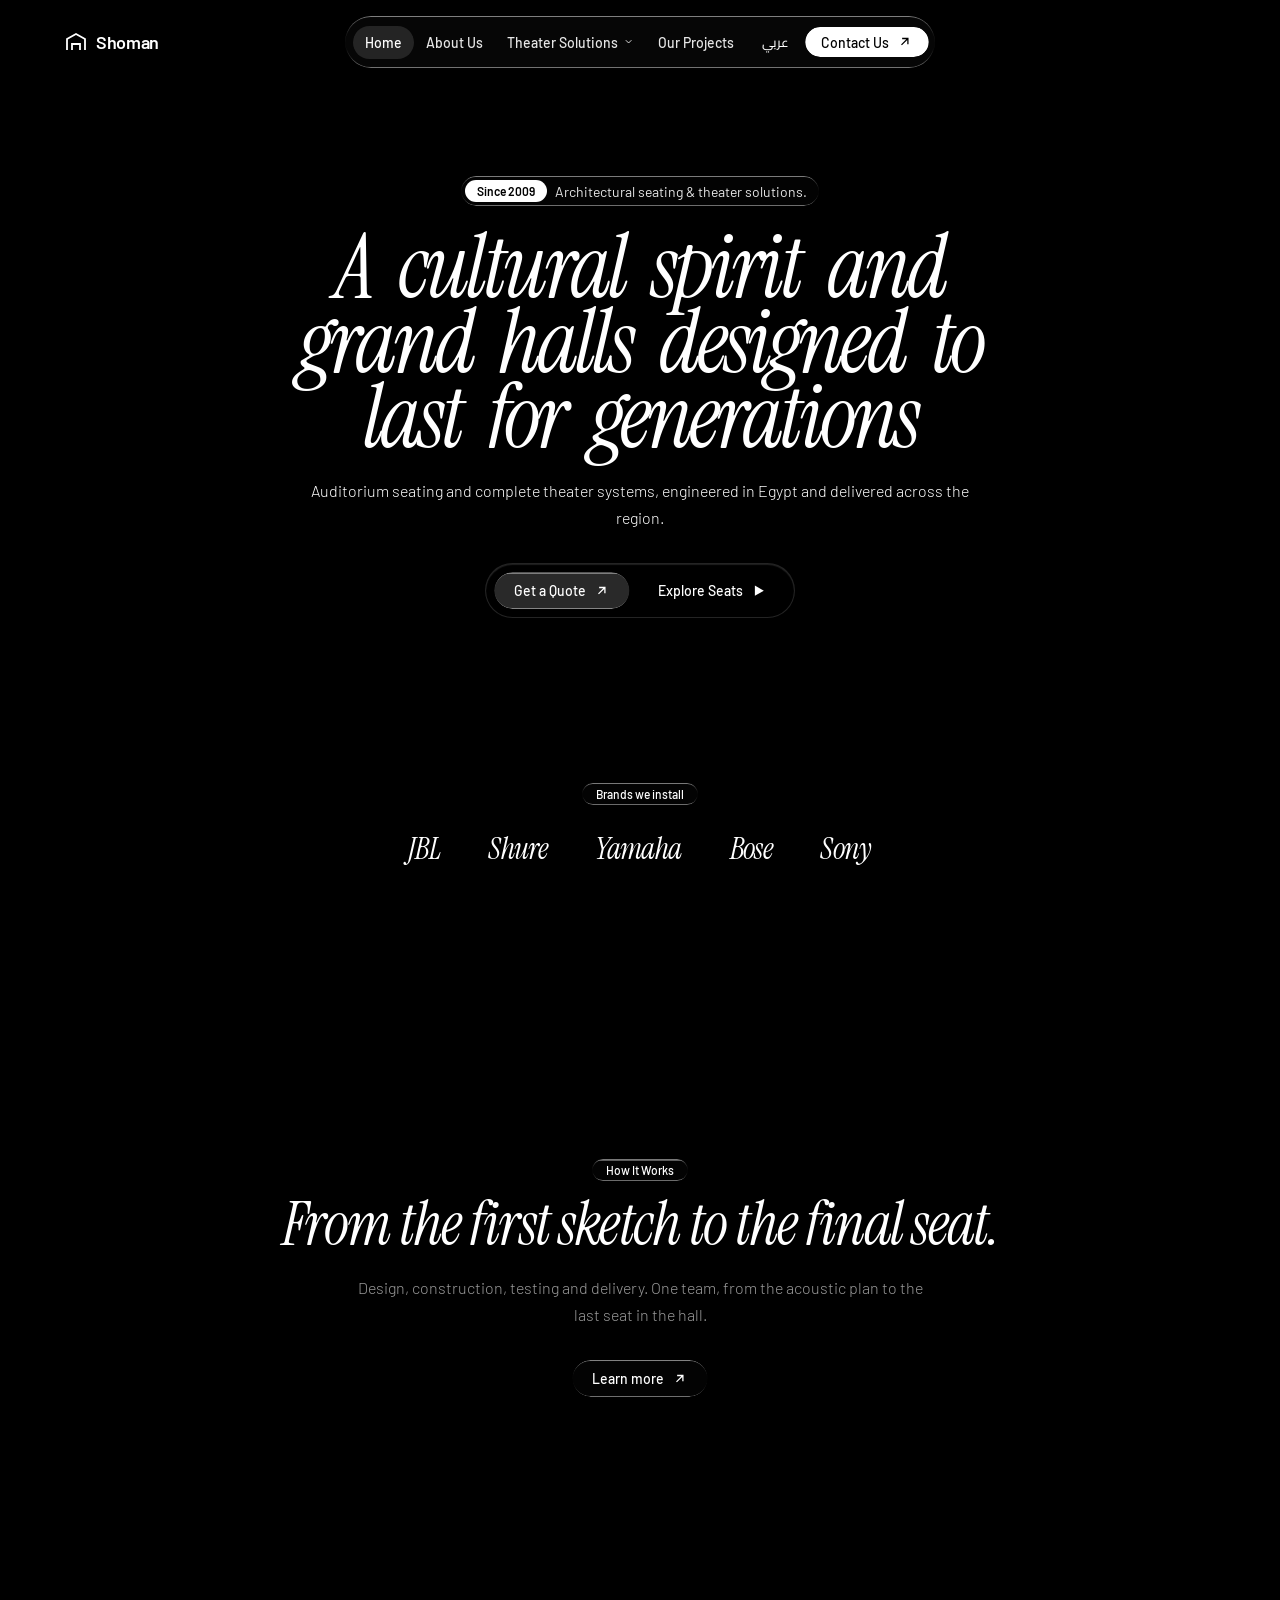
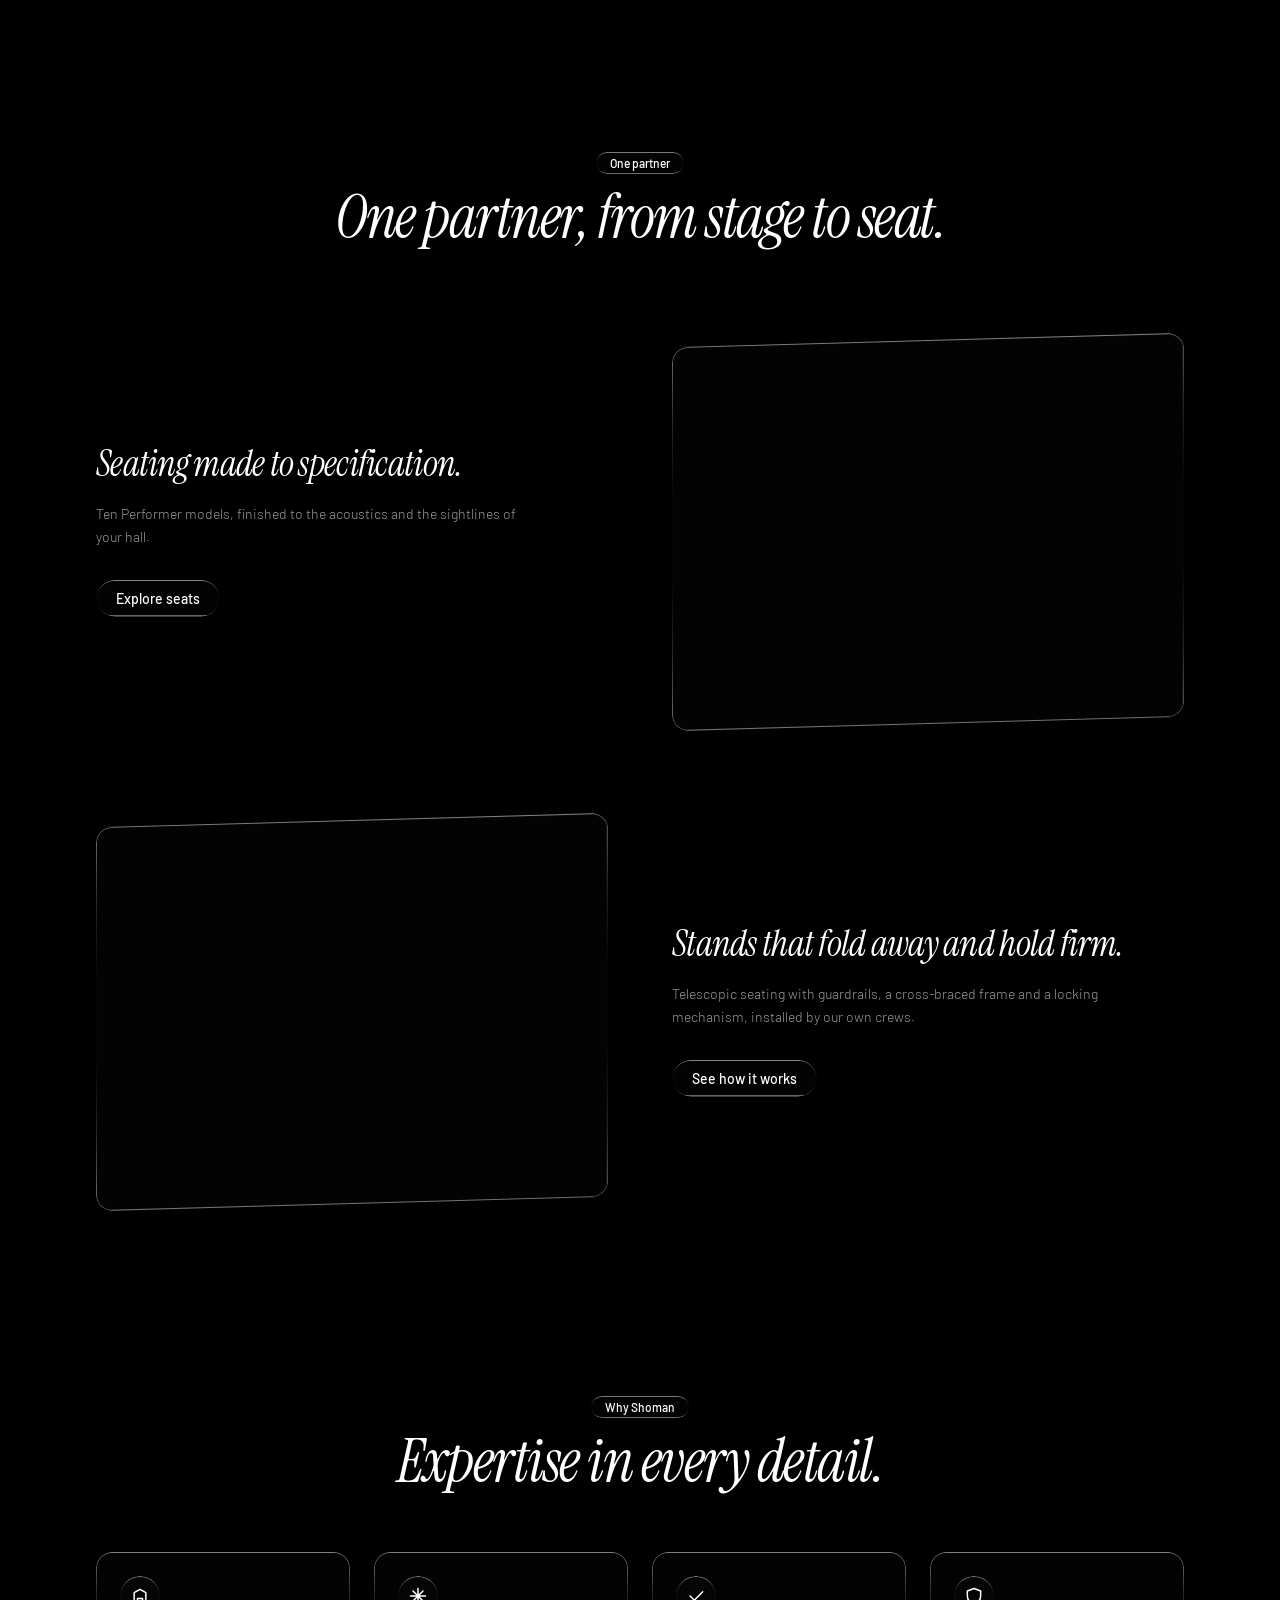
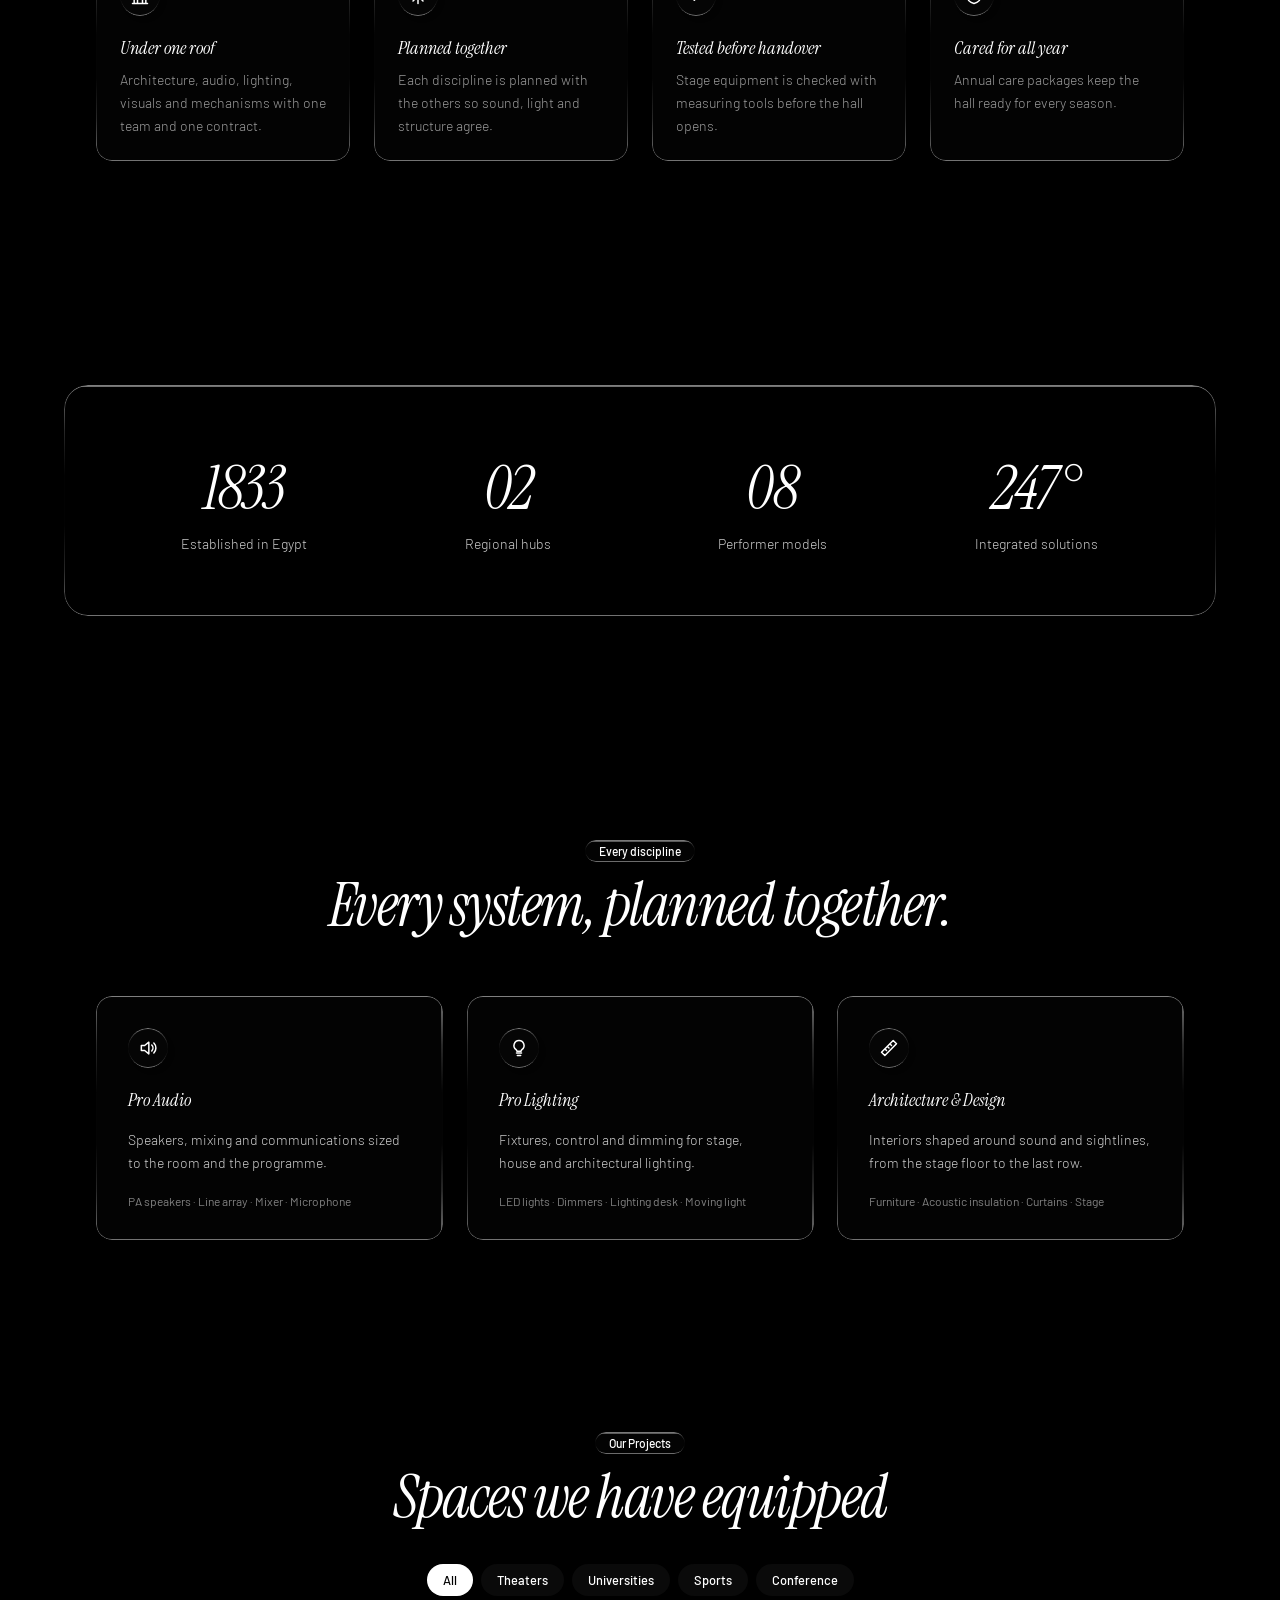
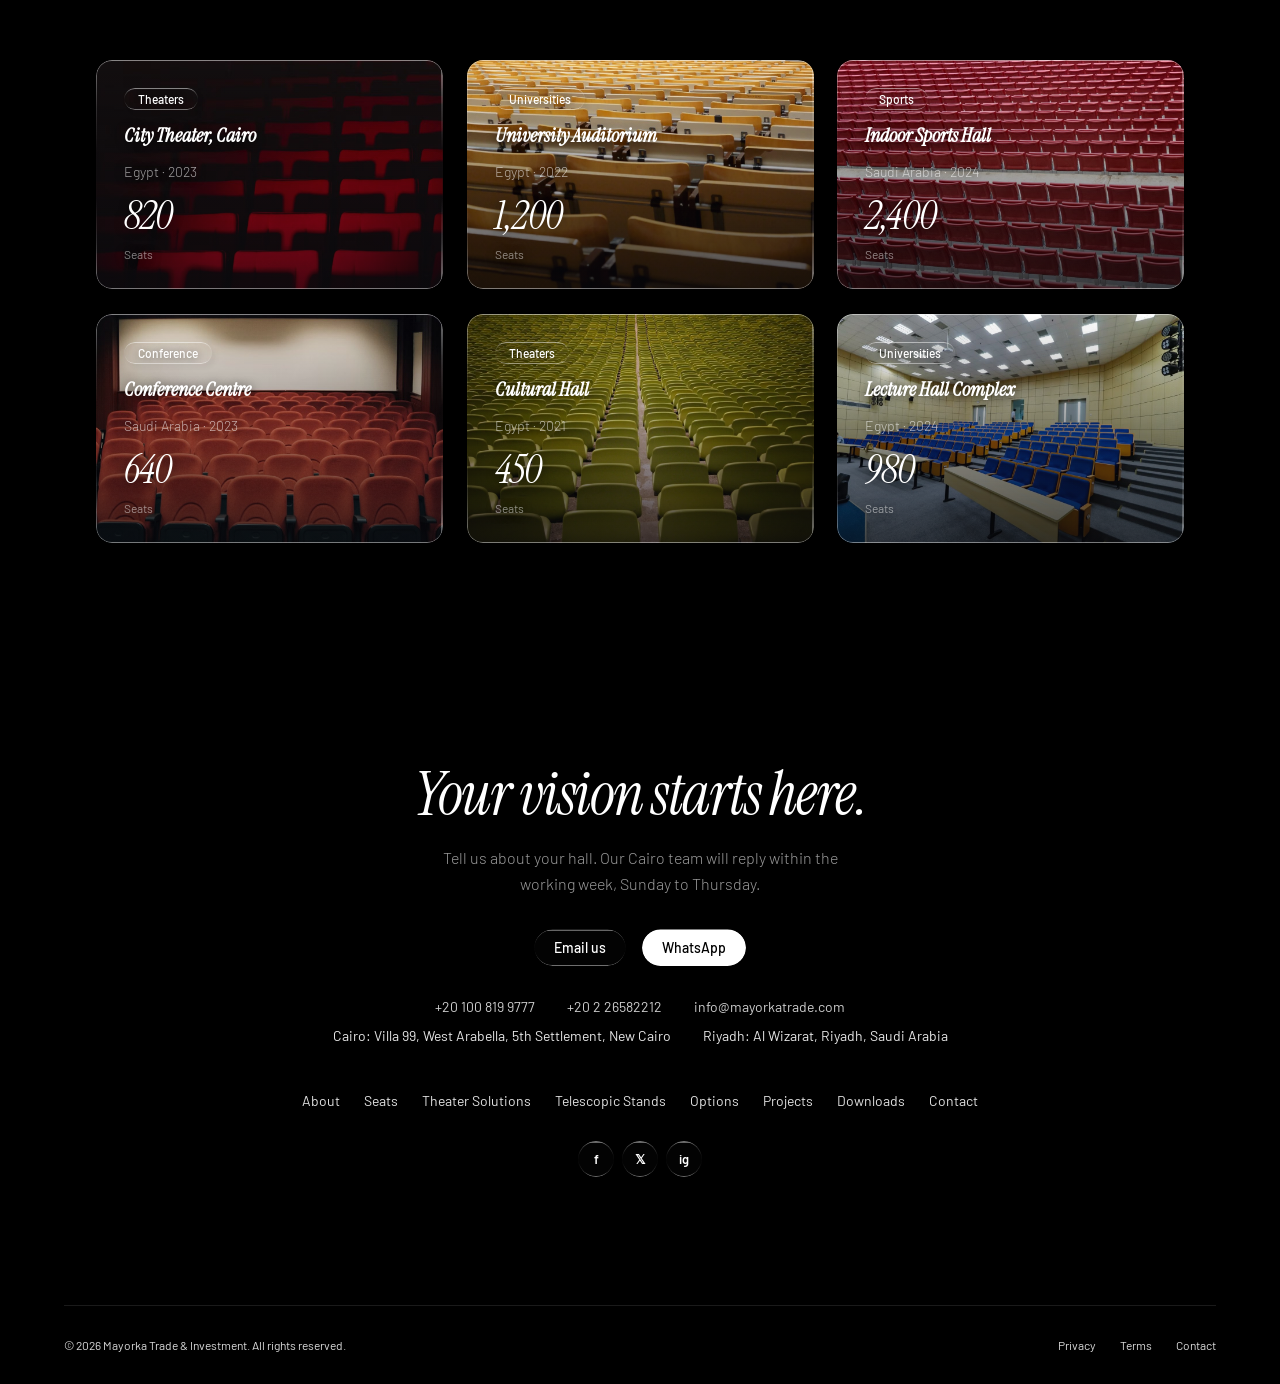
==== index.html @ d0b799e7 "Upload website" ====
<!doctype html>
<html lang="en" dir="ltr">
<head>
<meta charset="utf-8">
<meta name="viewport" content="width=device-width,initial-scale=1,viewport-fit=cover">
<script src="theme.js"></script>
<title>Shoman | Mayorka Trade & Investment</title>
<link rel="preconnect" href="https://fonts.googleapis.com">
<link rel="preconnect" href="https://fonts.gstatic.com" crossorigin>
<link rel="stylesheet" href="https://fonts.googleapis.com/css2?family=Barlow:wght@300;400;500;600&family=Instrument+Serif:ital@0;1&family=Cairo:wght@300;400;500;600;700&display=swap">
<style>
:root{--bg:#000;--fg:#fff;--muted:rgba(255,255,255,.6);--serif:'Instrument Serif','Cairo',serif;--sans:'Barlow','Cairo',ui-sans-serif,sans-serif}
*{box-sizing:border-box;margin:0;padding:0}
html{scroll-behavior:smooth}
body{background:var(--bg);color:var(--fg);font-family:var(--sans);-webkit-font-smoothing:antialiased;min-height:100svh;overflow-x:hidden}
a{color:inherit;text-decoration:none}ul{list-style:none}
::selection{background:rgba(255,255,255,.25);color:#000}
:focus-visible{outline:3px solid rgba(255,255,255,.5);outline-offset:2px}
.serif{font-family:var(--serif);font-style:italic}
[dir=rtl] .serif{font-style:normal;font-weight:600}
/* liquid glass (identical to Prism) */
.lg,.lgs{background:rgba(255,255,255,.01);background-blend-mode:luminosity;backdrop-filter:blur(4px);-webkit-backdrop-filter:blur(4px);box-shadow:inset 0 1px 1px rgba(255,255,255,.1);position:relative;overflow:hidden}
.lgs{backdrop-filter:blur(50px);-webkit-backdrop-filter:blur(50px);box-shadow:4px 4px 4px rgba(0,0,0,.05),inset 0 1px 1px rgba(255,255,255,.15)}
.lg::before,.lgs::before{content:'';position:absolute;inset:0;border-radius:inherit;padding:1.4px;background:linear-gradient(180deg,rgba(255,255,255,.45),rgba(255,255,255,.15) 20%,rgba(255,255,255,0) 40%,rgba(255,255,255,0) 60%,rgba(255,255,255,.15) 80%,rgba(255,255,255,.45));-webkit-mask:linear-gradient(#fff 0 0) content-box,linear-gradient(#fff 0 0);-webkit-mask-composite:xor;mask-composite:exclude;pointer-events:none}
.rise{animation:rise .6s ease-out both}
.rs{animation:rs .6s ease-out both}
.wr{display:inline-block;animation:wr .7s ease-out both}
@keyframes rise{from{opacity:0;transform:translateY(20px)}to{opacity:1;transform:none}}
@keyframes rs{from{transform:translateY(20px)}to{transform:none}}
@keyframes wr{0%{transform:translateY(50px)}50%{transform:translateY(-5px)}100%{transform:none}}
@media(prefers-reduced-motion:reduce){.rise,.rs,.wr{animation:none}}
/* video backdrop */
.vb{position:absolute;inset:0;width:100%;height:100%;object-fit:cover;z-index:0}
.fb,.ft{position:absolute;inset-inline:0;height:200px;z-index:1;pointer-events:none}
.fb{bottom:0;background:linear-gradient(to top,#000,transparent)}
.ft{top:0;background:linear-gradient(to bottom,#000,transparent)}
.sec{position:relative;overflow:hidden}
.wrap{position:relative;z-index:2;max-width:72rem;margin-inline:auto}
.pad{padding:6rem 1.5rem}
@media(min-width:768px){.pad{padding-inline:4rem}}
@media(min-width:1024px){.pad{padding-inline:6rem}}
/* pieces */
.pill{display:inline-block;border-radius:999px;padding:.25rem .875rem;font-size:.75rem;font-weight:500}
.gbtn{display:inline-flex;align-items:center;justify-content:center;gap:.5rem;border-radius:999px;padding:.625rem 1.25rem;font:500 .875rem var(--sans);color:#fff;border:0;cursor:pointer;white-space:nowrap}
.btn{display:inline-flex;align-items:center;gap:.5rem;border-radius:999px;padding:.625rem 1.25rem;font:500 .875rem var(--sans);background:#fff;color:#000;border:0;cursor:pointer;white-space:nowrap}
.btn.sm{padding:.4rem 1rem}
.ghost{background:none;color:#fff}.ghost:hover{background:rgba(255,255,255,.1)}
h2.h{font-size:2.25rem;line-height:.9;letter-spacing:-.025em;font-weight:400}
@media(min-width:768px){h2.h{font-size:3rem}}@media(min-width:1024px){h2.h{font-size:3.75rem}}
.p{font-size:.875rem;line-height:1.65;font-weight:300;color:var(--muted)}
.ctr{display:flex;flex-direction:column;align-items:center;text-align:center}
svg{width:1.1em;height:1.1em;flex:none}[dir=rtl] .ar{transform:scaleX(-1)}
/* nav */
header{position:fixed;inset-inline:0;top:1rem;z-index:50;padding:0 1.5rem}
@media(min-width:1024px){header{padding:0 4rem}}
nav{display:flex;align-items:center;justify-content:space-between;gap:1rem}
@media(min-width:768px){nav{display:grid;grid-template-columns:1fr auto 1fr}}
.logo{display:flex;align-items:center;gap:.5rem;font-size:1.125rem;font-weight:600;letter-spacing:-.02em;justify-self:start}
.bar{display:flex;align-items:center;gap:.25rem;border-radius:999px;padding:.375rem}
.links{display:none}@media(min-width:768px){.links{display:flex}.bar{padding-inline-start:.5rem}}
.links a{padding:.5rem .75rem;font-size:.875rem;font-weight:500;color:rgba(255,255,255,.9)}.links a:hover{color:#fff}
.lang{background:none;border:0;color:#fff;font:500 .8rem var(--sans);padding:.5rem .75rem;cursor:pointer;border-radius:999px}.lang:hover{background:rgba(255,255,255,.1)}
/* hero */
#home{min-height:100svh;display:flex;flex-direction:column}
.hin{position:relative;z-index:10;flex:1;display:flex;flex-direction:column;align-items:center;text-align:center;padding:9rem 1.5rem 0}
@media(min-width:768px){.hin{padding-top:11rem}}
.hin h1{margin-top:1.5rem;max-width:48rem;font-size:3.75rem;line-height:.85;letter-spacing:-2px;font-weight:400}
[dir=rtl] .hin h1{line-height:1.05;letter-spacing:0}
@media(min-width:768px){.hin h1{font-size:4.5rem}}@media(min-width:1024px){.hin h1{font-size:5.5rem;letter-spacing:-4px}[dir=rtl] .hin h1{letter-spacing:0}}
h1 span.w{display:inline-flex;flex-wrap:wrap;justify-content:center;gap:0 .3em}
.part{margin-top:auto;padding:4rem 0 2rem;gap:1.5rem}
.part ul{display:flex;flex-wrap:wrap;justify-content:center;gap:1rem 3rem}
.part li{font-size:1.5rem;letter-spacing:-.02em}@media(min-width:768px){.part li{font-size:1.875rem}}
/* process */
#process{min-height:700px;display:flex;align-items:center;padding:8rem 1.5rem}
/* features */
.row{display:flex;flex-direction:column;align-items:center;gap:2.5rem;margin-top:4rem}
@media(min-width:1024px){.row{flex-direction:row;gap:4rem;margin-top:6rem}.row.rev{flex-direction:row-reverse}}
.row>*{flex:1}.row h3{font-size:1.875rem;line-height:.95;letter-spacing:-.02em;font-weight:400}
@media(min-width:768px){.row h3{font-size:2.25rem}}
.media{position:relative;aspect-ratio:4/3;width:100%;border-radius:1rem;overflow:hidden}
/* grids */
.g{display:grid;gap:1.5rem;margin-top:4rem;grid-template-columns:1fr}
@media(min-width:768px){.g.b{grid-template-columns:repeat(2,1fr)}.g.t{grid-template-columns:repeat(3,1fr)}}
@media(min-width:1024px){.g.b{grid-template-columns:repeat(4,1fr)}}
.card{border-radius:1rem;padding:1.5rem}
.ico{display:flex;width:2.5rem;height:2.5rem;border-radius:50%;align-items:center;justify-content:center}
.card h3{margin-top:1.5rem;font-size:1.125rem;font-weight:400}.card .p{margin-top:.5rem}
.tag{display:block;margin-top:1.25rem;font-size:.75rem;color:rgba(255,255,255,.5)}
/* stats */
#stats{padding:8rem 1.5rem}
dl{border-radius:1.5rem;padding:3rem;display:grid;grid-template-columns:repeat(2,1fr);gap:2rem;text-align:center}
@media(min-width:768px){dl{padding:4rem}}@media(min-width:1024px){dl{grid-template-columns:repeat(4,1fr)}}
dl div{display:flex;flex-direction:column;gap:.5rem}dt{order:2;font-size:.875rem;font-weight:300;color:var(--muted)}
dd{font-size:2.25rem;letter-spacing:-.02em;font-variant-numeric:tabular-nums}@media(min-width:768px){dd{font-size:3rem}}@media(min-width:1024px){dd{font-size:3.75rem}}
/* cta + footer */
#contact{padding:8rem 1.5rem 2rem}
.cl{display:flex;flex-wrap:wrap;justify-content:center;gap:.75rem 2rem;margin-top:2rem;font-size:.875rem;color:rgba(255,255,255,.8)}
footer{margin-top:8rem;display:flex;flex-direction:column;align-items:center;justify-content:space-between;gap:1rem;border-top:1px solid rgba(255,255,255,.1);padding-top:2rem;font-size:.75rem;color:rgba(255,255,255,.4)}
@media(min-width:640px){footer{flex-direction:row}}
footer nav{display:flex;gap:1.5rem}footer a:hover{color:#fff}

.chips{display:flex;flex-wrap:wrap;justify-content:center;gap:.5rem;margin-top:2.5rem}
.chip{border:0;color:#fff;font:500 .8rem var(--sans);padding:.5rem 1rem;border-radius:999px;cursor:pointer;background:rgba(255,255,255,.04)}
.chip.on{background:#fff;color:#000}
.pc{display:flex;flex-direction:column;gap:.75rem;padding:1.75rem}
.pc[hidden]{display:none}
.pc .n{font-size:2.5rem;letter-spacing:-.02em;line-height:1}
.pc h3{margin:0;font-size:1.25rem}
.soc{display:flex;gap:.5rem;justify-content:center;margin-top:2rem}
.soc a{width:2.25rem;height:2.25rem;border-radius:50%;display:flex;align-items:center;justify-content:center;font-size:.8rem;font-weight:600}
.modal{position:fixed;inset:0;z-index:100;display:none;align-items:center;justify-content:center;padding:1.5rem;background:rgba(0,0,0,.7)}
.modal.on{display:flex}
.box{width:100%;max-width:32rem;border-radius:1.5rem;padding:2rem;background:rgba(10,10,10,.92);position:relative}
.box h3{font-size:1.75rem;font-weight:400;margin-bottom:1rem}.box h4{font-size:.95rem;font-weight:600;margin-top:1.25rem}
.box .p{margin-top:.4rem;color:rgba(255,255,255,.7)}.box .note{margin-top:1.5rem;font-size:.75rem;color:rgba(255,255,255,.4)}
.box button.x{position:absolute;top:1rem;inset-inline-end:1rem;background:none;border:0;color:#fff;font-size:1.25rem;cursor:pointer}
[dir=rtl]{--sans:'Cairo','Barlow',sans-serif}
.pgs{display:flex;flex-wrap:wrap;justify-content:center;gap:.5rem 1.5rem;margin-top:3rem;font-size:.875rem;color:rgba(255,255,255,.7)}.pgs a:hover{color:#fff}
.tabs{display:flex;flex-wrap:wrap;justify-content:center;gap:.5rem;margin-top:2.5rem}.tb{border:0;color:#fff;font:500 .8rem var(--sans);padding:.5rem 1rem;border-radius:999px;cursor:pointer;background:rgba(255,255,255,.04)}.tb.on{background:#fff;color:#000}
.pnl{margin:2rem auto 0;max-width:40rem;padding:2rem;border-radius:1.5rem}.pnl[hidden]{display:none}.pnl ul{margin-top:1.25rem;display:flex;flex-direction:column;gap:.6rem}.pnl li{font-size:.9rem;color:rgba(255,255,255,.85);display:flex;gap:.6rem}.pnl li::before{content:"✓";color:#fff}
.chs{display:flex;flex-wrap:wrap;gap:.5rem;margin-top:1.25rem}.chs .pill{font-weight:400;color:rgba(255,255,255,.85)}
.spec{margin-top:.25rem;display:grid;grid-template-columns:auto 1fr;gap:.35rem 1rem;font-size:.8rem}.spec dt{order:0;color:rgba(255,255,255,.5);font-size:.8rem}.spec dd{font-size:.8rem;letter-spacing:0;font-family:var(--sans);text-align:start}
.cr{display:flex;gap:2rem;align-items:flex-start;flex-wrap:wrap;margin-top:1rem}
.bar.lg{overflow:visible}.links .nl{display:inline-flex;align-items:center;gap:.3rem;border-radius:999px}.links .nl.on{background:rgba(255,255,255,.12);color:#fff}.links .nl:hover{background:rgba(255,255,255,.08)}
.has-dd{position:relative;display:flex}.dd{position:absolute;top:100%;inset-inline-start:0;padding-top:.6rem;display:none;min-width:15rem;z-index:60}.dd-in{border-radius:1.25rem;padding:.4rem;background:rgba(8,8,8,.94)}
.has-dd:hover .dd,.has-dd:focus-within .dd{display:block}.links .dd a{display:block;padding:.6rem .9rem;border-radius:.75rem;font-size:.85rem;color:rgba(255,255,255,.85)}.links .dd a:hover{background:rgba(255,255,255,.1);color:#fff}
.bg{display:inline-flex;padding:.4rem .6rem}@media(min-width:768px){.bg{display:none}}
.mnav{display:none;margin-top:.75rem;border-radius:1.5rem;padding:.5rem;flex-direction:column;background:rgba(8,8,8,.94)}.mnav.on{display:flex}@media(min-width:768px){.mnav{display:none!important}}
.mnav a{padding:.7rem 1rem;border-radius:999px;font-size:.9rem;font-weight:500}.mnav a.on{background:rgba(255,255,255,.12)}.mnav a.sub{padding-inline-start:2rem;font-size:.8rem;color:rgba(255,255,255,.7);font-weight:400}
.scrim{position:fixed;inset:0;z-index:80;background:rgba(0,0,0,.6);opacity:0;pointer-events:none;transition:opacity .3s}.scrim.on{opacity:1;pointer-events:auto}
.panel{position:fixed;top:0;bottom:0;inset-inline-end:0;width:min(28rem,100%);z-index:90;overflow-y:auto;background:rgba(8,8,8,.97);padding:1.5rem;border-inline-start:1px solid rgba(255,255,255,.15);transform:translateX(100%);transition:transform .35s ease}
[dir=rtl] .panel{transform:translateX(-100%)}.panel.on,[dir=rtl] .panel.on{transform:none}
.ph{display:flex;justify-content:space-between;align-items:flex-start;gap:1rem;margin-bottom:1.5rem}.pe{font-size:.75rem;color:rgba(255,255,255,.5)}.ph h3{font-size:2rem;font-weight:400;margin-top:.25rem}
.xb{background:none;border:0;color:#fff;font-size:1.5rem;line-height:1;cursor:pointer;padding:.25rem .5rem;border-radius:999px}.xb:hover{background:rgba(255,255,255,.1)}
.pimg{aspect-ratio:4/3;border-radius:1rem;background:rgba(255,255,255,.04);padding:2rem;margin-bottom:1.25rem}.pimg svg,.cimg svg{width:100%;height:100%}
.cimg{aspect-ratio:16/10;border-radius:.75rem;background:rgba(255,255,255,.04);padding:1rem;margin-bottom:.5rem}
.prow{display:flex;justify-content:space-between;gap:1rem;padding:.75rem 0;border-bottom:1px solid rgba(255,255,255,.1);font-size:.875rem}.prow b{font-weight:500;color:rgba(255,255,255,.55)}
.pbt{display:flex;flex-wrap:wrap;gap:.75rem;margin-top:1.5rem}
.pcard,.pc{cursor:pointer;transition:background .2s}.pcard:hover,.pc:hover{background:rgba(255,255,255,.04)}.hid{display:none!important}
.lmw{display:flex;flex-direction:column;align-items:center;gap:1rem;margin-top:3rem}
.lbx{position:fixed;inset:0;z-index:100;display:none;align-items:center;justify-content:center;padding:1.5rem;background:rgba(0,0,0,.8)}.lbx.on{display:flex}
.lbb{width:100%;max-width:56rem;border-radius:1.5rem;padding:1rem;position:relative;background:rgba(10,10,10,.96)}.lbb .xb{position:absolute;top:1.5rem;inset-inline-end:1.5rem;z-index:3;background:rgba(0,0,0,.5)}
.art{aspect-ratio:16/9;border-radius:1rem;overflow:hidden}.art svg{width:100%;height:100%;display:block}.cap{padding:1.25rem .75rem .5rem}.cap b{font-size:1.5rem;font-weight:400}.cap p{margin-top:.5rem}
</style>
<script>document.documentElement.classList.add("js")</script>
<style id="shoman-smooth">/* ===== Shoman smooth layer ===== */
:root{--ease:cubic-bezier(.22,1,.36,1)}
@keyframes shomanIn{from{opacity:0}to{opacity:1}}
@keyframes shomanUp{from{opacity:0;transform:translateY(16px)}to{opacity:1;transform:none}}
@keyframes shomanPop{from{opacity:0;transform:translateY(12px) scale(.98)}to{opacity:1;transform:none}}
/* page enter / leave */
body{animation:shomanIn .5s ease both}
html.leaving body{opacity:0;transition:opacity .26s ease}
main{transition:opacity .2s ease}main.lswap{opacity:0}
/* scroll reveal (replaces the fire-on-load .rise) */
html.js .rise{animation:none;opacity:0;transform:translateY(28px);transition:opacity .9s var(--ease),transform .9s var(--ease),background-color .3s ease,border-color .3s ease}
html.js .rise.in{opacity:1;transform:none}
html.js .rise.done{transition:transform .4s var(--ease),opacity .4s ease,background-color .3s ease,border-color .3s ease}
html.js .rise.done.pcard:hover,html.js .rise.done.pc:hover{transform:translateY(-4px)}
/* background videos fade in instead of popping */
html.js .vb{opacity:0;transition:opacity 1.2s ease}html.js .vb.ready{opacity:1}
/* nav dropdown + mobile menu */
.dd{display:block;opacity:0;visibility:hidden;transform:translateY(8px);transition:opacity .25s var(--ease),transform .25s var(--ease),visibility 0s linear .25s}
.has-dd:hover .dd,.has-dd:focus-within .dd{opacity:1;visibility:visible;transform:none;transition-delay:0s}
.links .nl svg{transition:transform .25s var(--ease)}.has-dd:hover .nl svg{transform:rotate(180deg)}
.mnav.on{animation:shomanPop .3s var(--ease)}
/* buttons, chips, links */
.btn,.gbtn,.chip,.tb,.lang,.links a,.mnav a,.dd a,.pgs a,footer a,.xb,.soc a{transition:color .25s ease,background-color .25s ease,border-color .25s ease,transform .25s var(--ease),opacity .25s ease}
.btn:hover,.gbtn:hover{transform:translateY(-1px)}.btn:active,.gbtn:active{transform:none}
.chip:hover:not(.on),.tb:hover:not(.on){background:rgba(255,255,255,.1)}
/* modal / lightbox / panel / tab + filter swaps */
.modal.on,.lbx.on{animation:shomanIn .25s ease}
.modal.on .box,.lbx.on .lbb{animation:shomanPop .35s var(--ease)}
.pc.swap,.pnl.swap{animation:shomanUp .5s var(--ease) both}
.pnl:not([hidden]){animation:shomanUp .5s var(--ease) both}
@media(prefers-reduced-motion:reduce){body{animation:none}html.js .rise{opacity:1;transform:none;transition:none}html.js .vb{opacity:1;transition:none}.pnl:not([hidden]),.pc.swap{animation:none}.dd{transition:none}}
/* footer video: dimmed + softened so the text stays readable */
#cta .vb,#contact .vb{filter:brightness(.55) blur(2px);transform:scale(1.05)}

/* icons */
.ico svg{width:1.25rem;height:1.25rem;stroke-linecap:round;stroke-linejoin:round}
.ico{transition:background-color .3s ease,transform .4s var(--ease)}
.card:hover .ico,.pnl:hover>.ico{background:rgba(255,255,255,.1);transform:scale(1.06)}
.ico+h3[style*="margin:0"]{margin-top:1.25rem!important}
.ico+h3{margin-top:1.25rem}
.pnl>.ico+h3{margin-top:1rem}
.tb{display:inline-flex;align-items:center;gap:.5rem}.tb svg{width:1rem;height:1rem;stroke-width:1.8;stroke-linecap:round;stroke-linejoin:round}
.card a[dir=ltr] svg{width:1rem;height:1rem;stroke-width:1.8;stroke-linecap:round;stroke-linejoin:round}
.card div svg{width:1rem;height:1rem;stroke-linecap:round;stroke-linejoin:round}

/* hero buttons: dark glass capsule so they stay legible on any video frame */
#home .hbtns{gap:.5rem!important;padding:.5rem;border-radius:999px;background:rgba(0,0,0,.45);-webkit-backdrop-filter:blur(24px);backdrop-filter:blur(24px);border:1px solid rgba(255,255,255,.14);box-shadow:inset 0 1px 1px rgba(255,255,255,.12),0 8px 30px rgba(0,0,0,.25)}
#home .hbtns .gbtn.lgs{background:rgba(255,255,255,.16)}
#home .hbtns .ghost:hover{background:rgba(255,255,255,.12)}
@media(max-width:520px){#home .hbtns{border-radius:1.5rem;flex-direction:column;align-items:stretch}#home .hbtns .gbtn{justify-content:center}}
</style>
<link rel="stylesheet" href="theme.css">
</head>
<body>
<header>
  <nav>
    <a href="index.html" class="logo" aria-label="Shoman"><svg viewBox="0 0 24 24" fill="none" stroke="currentColor" stroke-width="1.8" style="width:1.5rem;height:1.5rem"><path d="M3 20V9l9-5 9 5v11M8 20v-6h8v6"/></svg>Shoman</a>
    <div class="lg bar">
      <div class="links"><a href="index.html" class="nl on" data-en="Home" data-ar="الرئيسية">Home</a><a href="about.html" class="nl" data-en="About Us" data-ar="من نحن">About Us</a><div class="has-dd"><a href="theater.html" class="nl" aria-haspopup="true"><span data-en="Theater Solutions" data-ar="حلول المسارح">Theater Solutions</span><svg viewBox="0 0 24 24" fill="none" stroke="currentColor" stroke-width="2" style="width:.8em;height:.8em"><path d="m6 9 6 6 6-6"/></svg></a><div class="dd" role="menu"><div class="dd-in lgs"><a href="theater.html#svc-arch" role="menuitem" data-en="Architecture &amp; Design" data-ar="العمارة والتصميم">Architecture &amp; Design</a><a href="theater.html#svc-audio" role="menuitem" data-en="Pro Audio" data-ar="الصوتيات الاحترافية">Pro Audio</a><a href="theater.html#svc-light" role="menuitem" data-en="Pro Lighting" data-ar="الإضاءة الاحترافية">Pro Lighting</a><a href="theater.html#svc-visual" role="menuitem" data-en="Visual &amp; Effects" data-ar="المؤثرات البصرية">Visual &amp; Effects</a><a href="theater.html#svc-mech" role="menuitem" data-en="Mechanism" data-ar="الميكانيزم">Mechanism</a><a href="theater.html#svc-care" role="menuitem" data-en="Annual Care Packages" data-ar="باقات الصيانة السنوية">Annual Care Packages</a></div></div></div><a href="projects.html" class="nl" data-en="Our Projects" data-ar="مشاريعنا">Our Projects</a></div>
      <button class="lang" id="lang" aria-label="Switch language">عربي</button>
      <a href="contact.html" class="btn sm"><span data-en="Contact Us" data-ar="تواصل معنا">Contact Us</span><svg class="ar" viewBox="0 0 24 24" fill="none" stroke="currentColor" stroke-width="2"><path d="M7 17 17 7M8 7h9v9"/></svg></a>
      <button class="lang bg" id="bg" aria-label="Menu" aria-expanded="false"><svg viewBox="0 0 24 24" fill="none" stroke="currentColor" stroke-width="2" style="width:1.25rem;height:1.25rem"><path d="M4 7h16M4 12h16M4 17h16"/></svg></button>
    </div>
  </nav>
  <div class="mnav lg" id="mnav"><a href="index.html" class="m on" data-en="Home" data-ar="الرئيسية">Home</a><a href="about.html" class="m" data-en="About Us" data-ar="من نحن">About Us</a><a href="theater.html" class="m" data-en="Theater Solutions" data-ar="حلول المسارح">Theater Solutions</a><a class="sub" href="theater.html#svc-arch" data-en="Architecture &amp; Design" data-ar="العمارة والتصميم">Architecture &amp; Design</a><a class="sub" href="theater.html#svc-audio" data-en="Pro Audio" data-ar="الصوتيات الاحترافية">Pro Audio</a><a class="sub" href="theater.html#svc-light" data-en="Pro Lighting" data-ar="الإضاءة الاحترافية">Pro Lighting</a><a class="sub" href="theater.html#svc-visual" data-en="Visual &amp; Effects" data-ar="المؤثرات البصرية">Visual &amp; Effects</a><a class="sub" href="theater.html#svc-mech" data-en="Mechanism" data-ar="الميكانيزم">Mechanism</a><a class="sub" href="theater.html#svc-care" data-en="Annual Care Packages" data-ar="باقات الصيانة السنوية">Annual Care Packages</a><a href="projects.html" class="m" data-en="Our Projects" data-ar="مشاريعنا">Our Projects</a><a href="contact.html" class="m" data-en="Contact Us" data-ar="تواصل معنا">Contact Us</a></div>
</header>
<script>(function(){var b=document.getElementById("bg"),m=document.getElementById("mnav");b.addEventListener("click",function(){var o=m.classList.toggle("on");b.setAttribute("aria-expanded",o)});m.addEventListener("click",function(e){if(e.target.tagName==="A")m.classList.remove("on")})})()</script>





<main>
<!-- HERO: Prism hero with the footer (cta) video instead of hero.mp4 -->
<section id="home" class="sec">
  <video class="vb" src="cta.mp4" autoplay loop muted playsinline aria-hidden="true" tabindex="-1"></video>
  <div class="fb"></div>
  <div aria-hidden="true" style="position:absolute;inset:0;z-index:0;background:rgba(0,0,0,.05)"></div>
  <div class="hin">
    <p class="rise lg" style="border-radius:999px;font-size:.875rem;padding:.25rem .75rem .25rem .25rem;display:flex;align-items:center;gap:.5rem;color:rgba(255,255,255,.9)">
      <span style="background:#fff;color:#000;border-radius:999px;padding:.25rem .75rem;font-size:.75rem;font-weight:600" data-en="Since 2009" data-ar="منذ 2009">Since 2009</span>
      <span data-en="Architectural seating &amp; theater solutions." data-ar="مقاعد معمارية وحلول المسارح.">Architectural seating &amp; theater solutions.</span>
    </p>
    <h1 class="serif" id="h1" data-en="A cultural spirit and grand halls designed to last for generations" data-ar="روح ثقافية وقاعات كبرى تصمم لتدوم أجيالاً"></h1>
    <p class="rs p" style="margin-top:1.5rem;max-width:42rem;color:#fff;font-size:1rem;animation-delay:.8s" data-en="Auditorium seating and complete theater systems, engineered in Egypt and delivered across the region." data-ar="مقاعد قاعات وأنظمة مسارح متكاملة، تُصمَّم في مصر وتُنفَّذ في المنطقة."></p>
    <div class="rise hbtns" style="margin-top:2rem;display:flex;flex-wrap:wrap;gap:1.5rem;justify-content:center;animation-delay:1.1s">
      <a href="#contact" class="gbtn lgs"><span data-en="Get a Quote" data-ar="اطلب عرض سعر">Get a Quote</span><svg class="ar" viewBox="0 0 24 24" fill="none" stroke="currentColor" stroke-width="2"><path d="M7 17 17 7M8 7h9v9"/></svg></a>
      <a href="seats.html" class="gbtn ghost"><span data-en="Explore Seats" data-ar="استكشف المقاعد">Explore Seats</span><svg viewBox="0 0 24 24" fill="currentColor"><path d="M6 4l14 8-14 8z"/></svg></a>
    </div>
    <div class="rise ctr part">
      <span class="lg pill" data-en="Brands we install" data-ar="العلامات التي نركّبها">Brands we install</span>
      <ul><li class="serif">JBL</li><li class="serif">Shure</li><li class="serif">Yamaha</li><li class="serif">Bose</li><li class="serif">Sony</li></ul>
    </div>
  </div>
</section>

<!-- PROCESS -->
<section id="process" class="sec">
  <video class="vb" src="process.mp4" autoplay loop muted playsinline aria-hidden="true" tabindex="-1"></video>
  <div class="ft"></div><div class="fb"></div>
  <div class="wrap rise ctr" style="max-width:48rem;min-height:500px;justify-content:center">
    <span class="lg pill" style="margin-bottom:1rem" data-en="How It Works" data-ar="آلية العمل">How It Works</span>
    <h2 class="h serif" data-en="From the first sketch to the final seat." data-ar="من أول فكرة إلى آخر مقعد."></h2>
    <p class="p" style="margin-top:1.5rem;max-width:36rem;font-size:1rem" data-en="Design, construction, testing and delivery. One team, from the acoustic plan to the last seat in the hall." data-ar="التصميم والإنشاء والاختبار والتسليم. فريق واحد من الخطة الصوتية حتى آخر مقعد في القاعة."></p>
    <a href="theater.html" class="gbtn lgs" style="margin-top:2rem"><span data-en="Learn more" data-ar="اعرف المزيد">Learn more</span><svg class="ar" viewBox="0 0 24 24" fill="none" stroke="currentColor" stroke-width="2"><path d="M7 17 17 7M8 7h9v9"/></svg></a>
  </div>
</section>

<!-- FEATURES (two rows with looping media) -->
<section id="services" class="pad">
  <div class="wrap">
    <div class="rise ctr"><span class="lg pill" style="margin-bottom:1rem" data-en="One partner" data-ar="شريك واحد">One partner</span>
    <h2 class="h serif" data-en="One partner, from stage to seat." data-ar="شريك واحد، من المسرح إلى المقعد."></h2></div>
    <article class="row rise">
      <div><h3 class="serif" data-en="Seating made to specification." data-ar="مقاعد مصنوعة وفق المواصفات."></h3>
      <p class="p" style="margin-top:1.25rem;max-width:28rem" data-en="Ten Performer models, finished to the acoustics and the sightlines of your hall." data-ar="عشرة موديلات من Performer، بتشطيبات تناسب صوتيات قاعتك وزوايا الرؤية فيها."></p>
      <a href="seats.html" class="gbtn lgs" style="margin-top:2rem"><span data-en="Explore seats" data-ar="استكشف المقاعد">Explore seats</span></a></div>
      <div class="media lg"><video class="vb" src="stats.mp4" autoplay loop muted playsinline aria-hidden="true" tabindex="-1"></video></div>
    </article>
    <article class="row rev rise" style="animation-delay:.15s">
      <div><h3 class="serif" data-en="Stands that fold away and hold firm." data-ar="مدرجات تُطوى وتثبت بقوة."></h3>
      <p class="p" style="margin-top:1.25rem;max-width:28rem" data-en="Telescopic seating with guardrails, a cross-braced frame and a locking mechanism, installed by our own crews." data-ar="مدرجات قابلة للطي بحواجز وهيكل بتدعيم متقاطع وآلية تأمين، تُركَّب بواسطة فرقنا."></p>
      <a href="telescopic.html" class="gbtn lgs" style="margin-top:2rem"><span data-en="See how it works" data-ar="شاهد كيف تعمل">See how it works</span></a></div>
      <div class="media lg"><video class="vb" src="cta.mp4" autoplay loop muted playsinline aria-hidden="true" tabindex="-1"></video></div>
    </article>
  </div>
</section>

<!-- BENEFITS -->
<section id="about" class="pad">
  <div class="wrap">
    <div class="rise ctr"><span class="lg pill" style="margin-bottom:1rem" data-en="Why Shoman" data-ar="لماذا Shoman">Why Shoman</span>
    <h2 class="h serif" data-en="Expertise in every detail." data-ar="خبرة في كل تفصيلة."></h2></div>
    <div class="g b">
      <article class="rise lg card"><span class="ico lgs"><svg viewBox="0 0 24 24" fill="none" stroke="currentColor" stroke-width="1.8"><path d="M3 21h18M5 21V8l7-4 7 4v13M9 21v-6h6v6"/></svg></span><h3 class="serif" data-en="Under one roof" data-ar="تحت سقف واحد"></h3><p class="p" data-en="Architecture, audio, lighting, visuals and mechanisms with one team and one contract." data-ar="العمارة والصوت والإضاءة والمؤثرات البصرية والميكانيزم بفريق واحد وعقد واحد."></p></article>
      <article class="rise lg card" style="animation-delay:.1s"><span class="ico lgs"><svg viewBox="0 0 24 24" fill="none" stroke="currentColor" stroke-width="1.8"><path d="M12 3v18M3 12h18M6 6l12 12M18 6 6 18"/></svg></span><h3 class="serif" data-en="Planned together" data-ar="تُخطَّط معًا"></h3><p class="p" data-en="Each discipline is planned with the others so sound, light and structure agree." data-ar="يُخطَّط كل تخصص مع الباقي ليتوافق الصوت والضوء والإنشاء."></p></article>
      <article class="rise lg card" style="animation-delay:.2s"><span class="ico lgs"><svg viewBox="0 0 24 24" fill="none" stroke="currentColor" stroke-width="1.8"><path d="m5 12 5 5L20 7"/></svg></span><h3 class="serif" data-en="Tested before handover" data-ar="تُختبر قبل التسليم"></h3><p class="p" data-en="Stage equipment is checked with measuring tools before the hall opens." data-ar="معدات المسرح تُفحص بأدوات قياس قبل افتتاح القاعة."></p></article>
      <article class="rise lg card" style="animation-delay:.3s"><span class="ico lgs"><svg viewBox="0 0 24 24" fill="none" stroke="currentColor" stroke-width="1.8"><path d="M12 3 4 6v6c0 5 3.5 8 8 9 4.5-1 8-4 8-9V6z"/></svg></span><h3 class="serif" data-en="Cared for all year" data-ar="رعاية طوال العام"></h3><p class="p" data-en="Annual care packages keep the hall ready for every season." data-ar="باقات الصيانة السنوية تُبقي القاعة جاهزة في كل موسم."></p></article>
    </div>
  </div>
</section>

<!-- STATS (desaturated video) -->
<section id="stats" class="sec">
  <video class="vb" style="filter:saturate(0)" src="stats.mp4" autoplay loop muted playsinline aria-hidden="true" tabindex="-1"></video>
  <div class="ft"></div>
  <dl class="rise lg wrap">
    <div><dt data-en="Established in Egypt" data-ar="تأسست في مصر">Established in Egypt</dt><dd class="serif">2009</dd></div>
    <div><dt data-en="Regional hubs" data-ar="مركزان إقليميان">Regional hubs</dt><dd class="serif">02</dd></div>
    <div><dt data-en="Performer models" data-ar="موديلات Performer">Performer models</dt><dd class="serif">10</dd></div>
    <div><dt data-en="Integrated solutions" data-ar="حلول متكاملة">Integrated solutions</dt><dd class="serif">360°</dd></div>
  </dl>
</section>

<!-- DISCIPLINES (replaces testimonials: real content, no invented quotes) -->
<section id="work" class="pad">
  <div class="wrap">
    <div class="rise ctr"><span class="lg pill" style="margin-bottom:1rem" data-en="Every discipline" data-ar="كل التخصصات">Every discipline</span>
    <h2 class="h serif" data-en="Every system, planned together." data-ar="كل الأنظمة، تُخطَّط معًا."></h2></div>
    <div class="g t">
      <figure class="rise lg card" style="padding:2rem"><span class="ico lgs"><svg viewBox="0 0 24 24" fill="none" stroke="currentColor" stroke-width="1.8" aria-hidden="true"><path d="M4 9v6h4l5 4V5L8 9zM16.5 8.5a5 5 0 0 1 0 7M19 6a8.5 8.5 0 0 1 0 12"/></svg></span><h3 class="serif" style="margin:0" data-en="Pro Audio" data-ar="الصوتيات الاحترافية"></h3><p class="p" style="margin-top:1rem;color:rgba(255,255,255,.8)" data-en="Speakers, mixing and communications sized to the room and the programme." data-ar="سماعات وميكسرات وأنظمة اتصال بحجم القاعة ونوع العروض."></p><span class="tag" data-en="PA speakers · Line array · Mixer · Microphone" data-ar="سماعات PA · لاين أراي · ميكسر · ميكروفون"></span></figure>
      <figure class="rise lg card" style="padding:2rem;animation-delay:.1s"><span class="ico lgs"><svg viewBox="0 0 24 24" fill="none" stroke="currentColor" stroke-width="1.8" aria-hidden="true"><path d="M9 18h6M10 21h4M12 3a6 6 0 0 0-3.5 10.9c.6.5 1 1.2 1 2.1h5c0-.9.4-1.6 1-2.1A6 6 0 0 0 12 3z"/></svg></span><h3 class="serif" style="margin:0" data-en="Pro Lighting" data-ar="الإضاءة الاحترافية"></h3><p class="p" style="margin-top:1rem;color:rgba(255,255,255,.8)" data-en="Fixtures, control and dimming for stage, house and architectural lighting." data-ar="وحدات إضاءة وتحكم ومخفّتات للمسرح والصالة والإضاءة المعمارية."></p><span class="tag" data-en="LED lights · Dimmers · Lighting desk · Moving light" data-ar="إضاءة LED · مخفّتات · وحدة تحكم · إضاءة متحركة"></span></figure>
      <figure class="rise lg card" style="padding:2rem;animation-delay:.2s"><span class="ico lgs"><svg viewBox="0 0 24 24" fill="none" stroke="currentColor" stroke-width="1.8" aria-hidden="true"><path d="M3 17 17 3l4 4L7 21zM7 13l2 2M10 10l2 2M13 7l2 2"/></svg></span><h3 class="serif" style="margin:0" data-en="Architecture &amp; Design" data-ar="العمارة والتصميم"></h3><p class="p" style="margin-top:1rem;color:rgba(255,255,255,.8)" data-en="Interiors shaped around sound and sightlines, from the stage floor to the last row." data-ar="تصميم داخلي مبني على الصوتيات وزوايا الرؤية، من أرضية المسرح إلى آخر صف."></p><span class="tag" data-en="Furniture · Acoustic insulation · Curtains · Stage" data-ar="أثاث · عزل صوتي · ستائر · خشبة المسرح"></span></figure>
    </div>
  </div>
</section>

<!-- PROJECTS -->
<section id="projects" class="pad">
  <div class="wrap">
    <div class="rise ctr"><span class="lg pill" style="margin-bottom:1rem" data-en="Our Projects" data-ar="مشاريعنا">Our Projects</span>
    <h2 class="h serif" data-en="Spaces we have equipped" data-ar="قاعات جهّزناها"></h2></div>
    <div class="chips" id="chips"><button class="chip on" data-chip="all" data-en="All" data-ar="الكل"></button><button class="chip" data-chip="theaters" data-en="Theaters" data-ar="المسارح"></button><button class="chip" data-chip="universities" data-en="Universities" data-ar="الجامعات"></button><button class="chip" data-chip="sports" data-en="Sports" data-ar="الرياضة"></button><button class="chip" data-chip="conference" data-en="Conference" data-ar="المؤتمرات"></button></div>
    <div class="g t" id="pgrid"><article class="rise lg pc has-bg" data-lb="0" tabindex="0" role="button" data-s="theaters" style="--bgi:url('img/pexels-35657609.jpg'),url('https://images.pexels.com/photos/35657609/pexels-photo-35657609.jpeg?auto=compress&cs=tinysrgb&w=900');"><span class="lgs pill" style="align-self:flex-start" data-en="Theaters" data-ar="المسارح"></span><h3 class="serif" data-en="City Theater, Cairo" data-ar="مسرح المدينة، القاهرة"></h3><p class="p" data-en="Egypt · 2023" data-ar="مصر · 2023"></p><div class="n serif" dir="ltr">820</div><span class="tag" style="margin:0" data-en="Seats" data-ar="مقعد"></span></article><article class="rise lg pc has-bg" data-lb="1" tabindex="0" role="button" data-s="universities" style="--bgi:url('img/pexels-34991640.jpg'),url('https://images.pexels.com/photos/34991640/pexels-photo-34991640.jpeg?auto=compress&cs=tinysrgb&w=900');"><span class="lgs pill" style="align-self:flex-start" data-en="Universities" data-ar="الجامعات"></span><h3 class="serif" data-en="University Auditorium" data-ar="قاعة جامعية"></h3><p class="p" data-en="Egypt · 2022" data-ar="مصر · 2022"></p><div class="n serif" dir="ltr">1,200</div><span class="tag" style="margin:0" data-en="Seats" data-ar="مقعد"></span></article><article class="rise lg pc has-bg" data-lb="2" tabindex="0" role="button" data-s="sports" style="--bgi:url('img/pexels-34283801.jpg'),url('https://images.pexels.com/photos/34283801/pexels-photo-34283801.jpeg?auto=compress&cs=tinysrgb&w=900');"><span class="lgs pill" style="align-self:flex-start" data-en="Sports" data-ar="الرياضة"></span><h3 class="serif" data-en="Indoor Sports Hall" data-ar="صالة رياضية مغطاة"></h3><p class="p" data-en="Saudi Arabia · 2024" data-ar="السعودية · 2024"></p><div class="n serif" dir="ltr">2,400</div><span class="tag" style="margin:0" data-en="Seats" data-ar="مقعد"></span></article><article class="rise lg pc has-bg" data-lb="3" tabindex="0" role="button" data-s="conference" style="--bgi:url('img/pexels-25857614.jpg'),url('https://images.pexels.com/photos/25857614/pexels-photo-25857614.jpeg?auto=compress&cs=tinysrgb&w=900');"><span class="lgs pill" style="align-self:flex-start" data-en="Conference" data-ar="المؤتمرات"></span><h3 class="serif" data-en="Conference Centre" data-ar="مركز مؤتمرات"></h3><p class="p" data-en="Saudi Arabia · 2023" data-ar="السعودية · 2023"></p><div class="n serif" dir="ltr">640</div><span class="tag" style="margin:0" data-en="Seats" data-ar="مقعد"></span></article><article class="rise lg pc has-bg" data-lb="4" tabindex="0" role="button" data-s="theaters" style="--bgi:url('img/pexels-1679617.jpg'),url('https://images.pexels.com/photos/1679617/pexels-photo-1679617.jpeg?auto=compress&cs=tinysrgb&w=900');"><span class="lgs pill" style="align-self:flex-start" data-en="Theaters" data-ar="المسارح"></span><h3 class="serif" data-en="Cultural Hall" data-ar="قاعة ثقافية"></h3><p class="p" data-en="Egypt · 2021" data-ar="مصر · 2021"></p><div class="n serif" dir="ltr">450</div><span class="tag" style="margin:0" data-en="Seats" data-ar="مقعد"></span></article><article class="rise lg pc has-bg" data-lb="5" tabindex="0" role="button" data-s="universities" style="--bgi:url('img/pexels-36834057.jpg'),url('https://images.pexels.com/photos/36834057/pexels-photo-36834057.jpeg?auto=compress&cs=tinysrgb&w=900');"><span class="lgs pill" style="align-self:flex-start" data-en="Universities" data-ar="الجامعات"></span><h3 class="serif" data-en="Lecture Hall Complex" data-ar="مجمع قاعات محاضرات"></h3><p class="p" data-en="Egypt · 2024" data-ar="مصر · 2024"></p><div class="n serif" dir="ltr">980</div><span class="tag" style="margin:0" data-en="Seats" data-ar="مقعد"></span></article></div>
  </div>
</section>

<!-- CTA + FOOTER on the footer video -->
<section id="contact" class="sec">
  <video class="vb" src="cta.mp4" autoplay loop muted playsinline aria-hidden="true" tabindex="-1"></video>
  <div class="ft"></div>
  <div class="wrap">
    <div class="rise ctr">
      <h2 class="h serif" style="max-width:48rem" data-en="Your vision starts here." data-ar="رؤيتك تبدأ من هنا."></h2>
      <p class="p" style="margin-top:1.5rem;max-width:28rem;font-size:1rem" data-en="Tell us about your hall. Our Cairo team will reply within the working week, Sunday to Thursday." data-ar="حدّثنا عن قاعتك. سيرد فريقنا في القاهرة خلال أسبوع العمل، من الأحد إلى الخميس."></p>
      <div style="margin-top:2rem;display:flex;flex-wrap:wrap;gap:1rem;justify-content:center">
        <a class="gbtn lgs" href="mailto:info@mayorkatrade.com" data-en="Email us" data-ar="راسلنا">Email us</a>
        <a class="btn" href="https://wa.me/201008199777" data-en="WhatsApp" data-ar="واتساب">WhatsApp</a>
      </div>
      <div class="cl"><span dir="ltr">+20 100 819 9777</span><span dir="ltr">+20 2 26582212</span><span dir="ltr">info@mayorkatrade.com</span></div>
      <div class="cl" style="margin-top:.75rem;color:rgba(255,255,255,.6)"><span data-en="Cairo: Villa 99, West Arabella, 5th Settlement, New Cairo" data-ar="القاهرة: فيلا 99، ويست أرابيلا، التجمع الخامس، القاهرة الجديدة"></span><span data-en="Riyadh: Al Wizarat, Riyadh, Saudi Arabia" data-ar="الرياض: الوزارات، الرياض، المملكة العربية السعودية"></span></div>
    </div>
    <nav class="pgs" aria-label="Pages"><a href="about.html" data-en="About" data-ar="من نحن">About</a><a href="seats.html" data-en="Seats" data-ar="المقاعد">Seats</a><a href="theater.html" data-en="Theater Solutions" data-ar="حلول المسارح">Theater Solutions</a><a href="telescopic.html" data-en="Telescopic Stands" data-ar="المدرجات القابلة للطي">Telescopic Stands</a><a href="options.html" data-en="Options" data-ar="الخيارات">Options</a><a href="projects.html" data-en="Projects" data-ar="المشاريع">Projects</a><a href="downloads.html" data-en="Downloads" data-ar="التحميلات">Downloads</a><a href="contact.html" data-en="Contact" data-ar="تواصل">Contact</a></nav>
    <div class="soc"><a class="lg" href="#" target="_blank" rel="noopener" aria-label="Facebook">f</a><a class="lg" href="#" target="_blank" rel="noopener" aria-label="X">𝕏</a><a class="lg" href="#" target="_blank" rel="noopener" aria-label="Instagram">ig</a></div>
    <footer>
      <p data-en="© 2026 Mayorka Trade & Investment. All rights reserved." data-ar="© 2026 مايوركا للتجارة والاستثمار. جميع الحقوق محفوظة."></p>
      <nav><a href="#" data-legal="privacy" data-en="Privacy" data-ar="الخصوصية">Privacy</a><a href="#" data-legal="terms" data-en="Terms" data-ar="الشروط">Terms</a><a href="#contact" data-en="Contact" data-ar="تواصل">Contact</a></nav>
    </footer>
  </div>
</section>
</main>

<div class="modal" id="legal" role="dialog" aria-modal="true" aria-labelledby="lt"><div class="box lgs">
  <button class="x" id="lx" aria-label="Close">×</button>
  <div id="l-privacy" hidden><h3 class="serif" id="lt" data-en="Privacy" data-ar="الخصوصية"></h3>
    <h4 data-en="What we collect" data-ar="ما نجمعه"></h4><p class="p" data-en="This site does not collect personal data. There are no accounts, forms or newsletters." data-ar="لا يجمع هذا الموقع أي بيانات شخصية. لا توجد حسابات أو نماذج أو نشرات بريدية."></p>
    <h4 data-en="Contact" data-ar="التواصل"></h4><p class="p" data-en="Messages sent by phone, email or WhatsApp are handled by the Shoman team only." data-ar="الرسائل المرسلة عبر الهاتف أو البريد أو واتساب يتعامل معها فريق Shoman فقط."></p><p class="note" data-en="Draft text for review. Final legal wording to be supplied." data-ar="نص مبدئي للمراجعة. يُستبدل بالصياغة القانونية النهائية."></p></div>
  <div id="l-terms" hidden><h3 class="serif" data-en="Terms" data-ar="الشروط"></h3>
    <h4 data-en="Use of this site" data-ar="استخدام الموقع"></h4><p class="p" data-en="Content is for information only. It is not an offer, a quotation or a price list." data-ar="المحتوى للتعريف فقط. وهو ليس عرضًا ولا تسعيرًا ولا قائمة أسعار."></p>
    <h4 data-en="Specifications" data-ar="المواصفات"></h4><p class="p" data-en="Specifications and images may change without notice." data-ar="قد تتغير المواصفات والصور دون إشعار."></p><p class="note" data-en="Draft text for review. Final legal wording to be supplied." data-ar="نص مبدئي للمراجعة. يُستبدل بالصياغة القانونية النهائية."></p></div>
</div></div>
<script>
(function(){
  var root=document.documentElement,btn=document.getElementById('lang'),h1=document.getElementById('h1');
  function words(){
    var t=h1.getAttribute('data-'+root.lang);
    h1.innerHTML='<span class="w" dir="auto">'+t.split(' ').map(function(w,i){return '<span class="wr" style="animation-delay:'+i*100+'ms">'+w+'</span>'}).join(' ')+'</span>';
  }
  function apply(l){
    root.lang=l;root.dir=l==='ar'?'rtl':'ltr';
    document.querySelectorAll('[data-en]').forEach(function(e){if(e!==h1)e.innerHTML=e.getAttribute('data-'+l)});
    btn.textContent=l==='ar'?'EN':'عربي';
    document.title=l==='ar'?'Shoman | مايوركا للتجارة والاستثمار':'Shoman | Mayorka Trade & Investment';
    words();
    try{localStorage.setItem('shoman-lang',l)}catch(e){}
  }

  document.querySelectorAll('.chip').forEach(function(c){c.addEventListener('click',function(){
    document.querySelectorAll('.chip').forEach(function(x){x.classList.toggle('on',x===c)});
    document.querySelectorAll('.pc').forEach(function(p){p.hidden=c.dataset.chip!=='all'&&p.dataset.s!==c.dataset.chip});
  })});
  var lg=document.getElementById('legal');
  function openL(k){document.getElementById('l-privacy').hidden=k!=='privacy';document.getElementById('l-terms').hidden=k!=='terms';lg.classList.add('on');document.getElementById('lx').focus()}
  function closeL(){lg.classList.remove('on')}
  document.querySelectorAll('[data-legal]').forEach(function(a){a.addEventListener('click',function(e){e.preventDefault();openL(a.dataset.legal)})});
  document.getElementById('lx').addEventListener('click',closeL);
  lg.addEventListener('click',function(e){if(e.target===lg)closeL()});
  document.addEventListener('keydown',function(e){if(e.key==='Escape')closeL()});
  btn.addEventListener('click',function(){apply(root.lang==='ar'?'en':'ar')});
  var s='en';try{s=localStorage.getItem('shoman-lang')||'en'}catch(e){}
  apply(s);
})();
</script>
<!--OV--><div class="lbx" id="lbx" role="dialog" aria-modal="true"><div class="lbb lgs"><button class="xb" id="lb-x" aria-label="Close">×</button><div class="lbp" data-i="0" hidden><div class="art pic" style="--bgi:url('img/pexels-35657609.jpg'),url('https://images.pexels.com/photos/35657609/pexels-photo-35657609.jpeg?auto=compress&cs=tinysrgb&w=900')"></div><div class="cap"><b class="serif" data-en="City Theater, Cairo" data-ar="مسرح المدينة، القاهرة"></b><p class="p" data-en="Egypt · 2023 · 820 seats" data-ar="مصر · 2023 · 820 مقعد"></p></div></div><div class="lbp" data-i="1" hidden><div class="art pic" style="--bgi:url('img/pexels-34991640.jpg'),url('https://images.pexels.com/photos/34991640/pexels-photo-34991640.jpeg?auto=compress&cs=tinysrgb&w=900')"></div><div class="cap"><b class="serif" data-en="University Auditorium" data-ar="قاعة جامعية"></b><p class="p" data-en="Egypt · 2022 · 1,200 seats" data-ar="مصر · 2022 · 1,200 مقعد"></p></div></div><div class="lbp" data-i="2" hidden><div class="art pic" style="--bgi:url('img/pexels-34283801.jpg'),url('https://images.pexels.com/photos/34283801/pexels-photo-34283801.jpeg?auto=compress&cs=tinysrgb&w=900')"></div><div class="cap"><b class="serif" data-en="Indoor Sports Hall" data-ar="صالة رياضية مغطاة"></b><p class="p" data-en="Saudi Arabia · 2024 · 2,400 seats" data-ar="السعودية · 2024 · 2,400 مقعد"></p></div></div><div class="lbp" data-i="3" hidden><div class="art pic" style="--bgi:url('img/pexels-25857614.jpg'),url('https://images.pexels.com/photos/25857614/pexels-photo-25857614.jpeg?auto=compress&cs=tinysrgb&w=900')"></div><div class="cap"><b class="serif" data-en="Conference Centre" data-ar="مركز مؤتمرات"></b><p class="p" data-en="Saudi Arabia · 2023 · 640 seats" data-ar="السعودية · 2023 · 640 مقعد"></p></div></div><div class="lbp" data-i="4" hidden><div class="art pic" style="--bgi:url('img/pexels-1679617.jpg'),url('https://images.pexels.com/photos/1679617/pexels-photo-1679617.jpeg?auto=compress&cs=tinysrgb&w=900')"></div><div class="cap"><b class="serif" data-en="Cultural Hall" data-ar="قاعة ثقافية"></b><p class="p" data-en="Egypt · 2021 · 450 seats" data-ar="مصر · 2021 · 450 مقعد"></p></div></div><div class="lbp" data-i="5" hidden><div class="art pic" style="--bgi:url('img/pexels-36834057.jpg'),url('https://images.pexels.com/photos/36834057/pexels-photo-36834057.jpeg?auto=compress&cs=tinysrgb&w=900')"></div><div class="cap"><b class="serif" data-en="Lecture Hall Complex" data-ar="مجمع قاعات محاضرات"></b><p class="p" data-en="Egypt · 2024 · 980 seats" data-ar="مصر · 2024 · 980 مقعد"></p></div></div></div></div><script>(function(){
var lb=document.getElementById('lbx'),last=null;
function openL(i){last=document.activeElement;lb.querySelectorAll('.lbp').forEach(function(p){p.hidden=p.dataset.i!==String(i)});lb.classList.add('on');document.body.style.overflow='hidden';document.getElementById('lb-x').focus()}
function closeL(){lb.classList.remove('on');document.body.style.overflow='';if(last&&last.focus)last.focus()}
document.querySelectorAll('[data-lb]').forEach(function(c){c.addEventListener('click',function(){openL(c.dataset.lb)});c.addEventListener('keydown',function(e){if(e.key==='Enter'||e.key===' '){e.preventDefault();openL(c.dataset.lb)}})});
document.getElementById('lb-x').addEventListener('click',closeL);lb.addEventListener('click',function(e){if(e.target===lb)closeL()});
document.addEventListener('keydown',function(e){if(e.key==='Escape'&&lb.classList.contains('on'))closeL()});
})();</script><!--/OV-->
<script id="shoman-smooth-js">/* ===== Shoman smooth layer ===== */
(function(){
  var d=document,root=d.documentElement,reduce=false;
  try{reduce=matchMedia('(prefers-reduced-motion:reduce)').matches}catch(e){}

  /* 1. scroll reveal */
  var io=null;
  function reveal(el){
    el.classList.add('in');
    var t=(parseFloat(el.style.transitionDelay)||0)*1000+950;
    setTimeout(function(){el.style.transitionDelay='';el.classList.add('done')},t);
  }
  if('IntersectionObserver' in window&&!reduce){
    io=new IntersectionObserver(function(es){es.forEach(function(e){if(e.isIntersecting){io.unobserve(e.target);reveal(e.target)}})},{threshold:.12,rootMargin:'0px 0px -5% 0px'});
  }
  function watch(el){el.classList.remove('done');if(io)io.observe(el);else el.classList.add('in','done')}
  window.__shomanWatch=watch;
  d.querySelectorAll('.rise').forEach(function(el){var ad=el.style.animationDelay;if(ad)el.style.transitionDelay=ad;watch(el)});

  /* 2. background videos fade in once they can play */
  d.querySelectorAll('.vb').forEach(function(v){
    var done=false;function ok(){if(!done){done=true;v.classList.add('ready')}}
    if(v.readyState>=2)ok();
    v.addEventListener('loadeddata',ok);v.addEventListener('playing',ok);
    setTimeout(ok,2500);
  });

  /* 3. page-to-page transition */
  d.addEventListener('click',function(e){
    if(e.defaultPrevented||e.button||e.metaKey||e.ctrlKey||e.shiftKey||e.altKey)return;
    var a=e.target.closest&&e.target.closest('a[href]');if(!a)return;
    if((a.target&&a.target!=='_self')||a.hasAttribute('download'))return;
    var u;try{u=new URL(a.href,location.href)}catch(x){return}
    if(u.protocol!==location.protocol||u.host!==location.host)return;
    if(u.pathname===location.pathname&&u.search===location.search)return;
    if(!/\.html?$|\/$/.test(u.pathname))return;
    e.preventDefault();root.classList.add('leaving');
    setTimeout(function(){location.href=u.href},reduce?0:260);
  });
  addEventListener('pageshow',function(e){if(e.persisted)root.classList.remove('leaving')});

  /* 4. language switch: fade content out, swap, fade back in */
  var lb=d.getElementById('lang'),mn=d.querySelector('main'),pass=false;
  if(lb&&mn&&!reduce){
    lb.addEventListener('click',function(e){
      if(pass){pass=false;requestAnimationFrame(function(){requestAnimationFrame(function(){mn.classList.remove('lswap')})});return}
      e.stopImmediatePropagation();mn.classList.add('lswap');
      setTimeout(function(){pass=true;lb.click()},200);
    },true);
  }

  /* 5. filter chips / tabs: animate the newly shown items */
  d.addEventListener('click',function(e){
    if(!(e.target.closest&&e.target.closest('.chip,.tb')))return;
    setTimeout(function(){
      d.querySelectorAll('.pc:not([hidden]),.pnl:not([hidden])').forEach(function(el){
        el.classList.remove('swap');void el.offsetWidth;el.classList.add('swap');
        el.addEventListener('animationend',function(){el.classList.remove('swap')},{once:true});
      });
    },0);
  });
})();
</script>
</body>
</html>
---- theme.css ----
/* =====================================================================
   Shoman theme layer  ·  shared clarity fixes
   Loaded after each page's own <style>. Dark only.
   ===================================================================== */

html{color-scheme:dark}

/* ---------- consistency fix, both themes: project tiles were the only glass cards with square corners ---------- */
.pc{border-radius:1rem}
/* RTL: the seat count is dir=ltr so it stretched full width and sat on the opposite side from the title */
.pc .n{align-self:flex-start}

/* ---------- clarity fix, both themes: nav pill sat on a ~transparent glass, so page text showed through the links ---------- */
.bar.lg{background:rgba(12,12,12,.55);-webkit-backdrop-filter:blur(18px);backdrop-filter:blur(18px)}

/* clarity fix, dark: the home hero subtitle ran over the bright part of the ribbon with almost no dimming */
div[aria-hidden="true"][style*="rgba(0,0,0,.05)"]{background:rgba(0,0,0,.28)!important}
#home .hin h1,
#home .hin .p{text-shadow:0 1px 16px rgba(0,0,0,.55)}

/* clarity fix, dark: footer / address text (white .4 and .6) measured 2.5–3.7:1 over the footer video; WCAG wants 4.5:1 */
footer{color:rgba(255,255,255,.85)}
.cl[style*="rgba(255,255,255,.6)"]{color:rgba(255,255,255,.9)!important}
.pgs{color:rgba(255,255,255,.88)}
/* clarity fix, dark: stat labels sat on the orange glow of the stats video, and the "how it works" headline on the bright ribbon */
dl.lg{background:rgba(0,0,0,.42);-webkit-backdrop-filter:blur(24px);backdrop-filter:blur(24px)}
dt{color:rgba(255,255,255,.8)}
#cta .vb,
#contact .vb{filter:brightness(.4) blur(2px)}
#process .vb{filter:brightness(.7)}
#process h2,
#process .p{text-shadow:0 1px 18px rgba(0,0,0,.6)}

/* =====================================================================
   FX layer: scroll progress, parallax, header tuck, card spotlight, softer reveals
   ===================================================================== */
.shoman-progress{position:fixed;top:0;left:0;right:0;height:2px;z-index:200;pointer-events:none;transform:scaleX(0);transform-origin:left;background:linear-gradient(90deg,#8b7cff,#ff8fb1)}
html[dir="rtl"] .shoman-progress{transform-origin:right}
/* section videos drift slower than the page; hero content eases out */
html.fx .sec>.vb{transform:translate3d(0,var(--py,0px),0) scale(1.1)!important;will-change:transform}
html.fx #home .hin{transform:translate3d(0,var(--hy,0px),0);opacity:var(--ho,1);will-change:transform,opacity}
/* reveal: soft blur-in on top of the existing fade/slide */
html.js .rise:not(.in){filter:blur(6px)}
html.js .rise.in,html.js .rise.done{filter:none}
html.js .rise{transition:opacity 1s var(--ease),transform 1s var(--ease),filter 1s var(--ease),background-color .3s ease,border-color .3s ease}
/* header tucks away on scroll down */
html.fx header{transition:translate .6s cubic-bezier(.22,1,.36,1)}
html.nav-hide header{translate:0 -150%}
/* smoother interactive states */
.btn,.gbtn,.chip,.tb,.links a,.pc,.pcard,.card{transition-timing-function:cubic-bezier(.22,1,.36,1)}
.btn:active,.gbtn:active{transform:scale(.97)}
@media(prefers-reduced-motion:reduce){.shoman-progress{display:none}html.fx .sec>.vb,html.fx #home .hin{transform:none!important;opacity:1}html.js .rise:not(.in){filter:none}}


/* =====================================================================
   FX layer 2: page curtain, cursor ring + ambient glow, 3D tilt, magnetic + ripple buttons, heading reveals
   ===================================================================== */
/* page curtain (replaces the old plain fade) */
html.leaving body{opacity:1!important;transition:none!important}
.shoman-curtain{position:fixed;inset:0;z-index:9999;display:grid;place-items:center;pointer-events:all;
  background:radial-gradient(120% 90% at 50% 100%,#2a2150 0%,#0b0a14 55%,#000 100%);
  clip-path:inset(100% 0 0 0);transition:clip-path .62s cubic-bezier(.76,0,.24,1)}
.shoman-curtain::after{content:'';position:absolute;left:0;right:0;top:0;height:2px;background:linear-gradient(90deg,#8b7cff,#ff8fb1);transform:scaleX(0);transform-origin:left;transition:transform .9s cubic-bezier(.22,1,.36,1) .15s}
.shoman-curtain span{font:italic 400 clamp(2.2rem,7vw,4.5rem)/1 'Instrument Serif','Cairo',serif;letter-spacing:-.02em;color:#fff;opacity:0;transform:translateY(24px);transition:opacity .45s ease .2s,transform .6s cubic-bezier(.22,1,.36,1) .2s}
.shoman-curtain.in{clip-path:inset(0 0 0 0)}
.shoman-curtain.in::after{transform:scaleX(1)}
.shoman-curtain.in span,.shoman-curtain.cov span{opacity:1;transform:none}
.shoman-curtain.cov{clip-path:inset(0 0 0 0);transition:none}
.shoman-curtain.cov::after{transform:scaleX(1);transition:none}
.shoman-curtain.cov.out{clip-path:inset(0 0 100% 0);transition:clip-path .9s cubic-bezier(.76,0,.24,1) .15s}
.shoman-curtain.cov.out span{opacity:0;transform:translateY(-24px);transition:opacity .35s ease,transform .5s ease}

/* 3D tilt on cards (spotlight already follows the pointer) */
html.fx :is(.card,.pc,.pcard):hover{transform:perspective(900px) rotateX(var(--rx,0deg)) rotateY(var(--ry,0deg)) translateY(-5px) scale(1.012)!important;
  transition:transform .14s ease-out,background-color .3s ease,border-color .3s ease,box-shadow .4s ease!important;
  box-shadow:0 24px 50px -18px rgba(139,124,255,.35),inset 0 1px 1px rgba(255,255,255,.15)}
html.fx :is(.card,.pc,.pcard){will-change:transform}

/* media frames lean slightly with scroll speed; hover zoom on their video/image */
html.fx .media{transform:skewY(var(--sk,0deg));transition:transform .2s linear}
.media>*{transition:transform 1.2s cubic-bezier(.22,1,.36,1)}
.media:hover>*{transform:scale(1.05)}

/* hero leans toward pointer (translate property, so it never fights the scroll transform) */

/* headings + pills: soft blur / rise / tracking reveal */
html.fx .hv:not(.hv-in){opacity:0;transform:translateY(.45em);filter:blur(10px);letter-spacing:.05em}
html.fx .hv{transition:opacity 1.1s cubic-bezier(.22,1,.36,1),transform 1.1s cubic-bezier(.22,1,.36,1),filter 1.1s cubic-bezier(.22,1,.36,1),letter-spacing 1.3s cubic-bezier(.22,1,.36,1)}
html.fx .hv.hv-in{opacity:1;transform:none;filter:none}
[dir=rtl] html.fx .hv:not(.hv-in),html[dir=rtl].fx .hv:not(.hv-in){letter-spacing:0}

/* buttons: magnetic glide, shine sweep, ripple */
.btn{position:relative;overflow:hidden}
.btn,.gbtn,.logo,.lang{transition:translate .35s cubic-bezier(.22,1,.36,1),background .25s ease,transform .25s cubic-bezier(.22,1,.36,1),box-shadow .35s ease}

/* shine: lives entirely inside the button (inset:0 + clip), no skewed bar that can poke out */
.btn,.gbtn{position:relative;overflow:hidden;isolation:isolate;clip-path:inset(0 round 999px);-webkit-clip-path:inset(0 round 999px)}
.btn::after,.gbtn::after{content:'';position:absolute;inset:0;border-radius:inherit;z-index:1;pointer-events:none;
  background:linear-gradient(105deg,transparent 35%,rgba(255,255,255,.5) 50%,transparent 65%) no-repeat;
  background-size:300% 100%;background-position:130% 0;transition:background-position .9s cubic-bezier(.22,1,.36,1)}
.gbtn::after{background-image:linear-gradient(105deg,transparent 35%,rgba(255,255,255,.2) 50%,transparent 65%)}
.btn:hover::after,.gbtn:hover::after{background-position:-30% 0}
[dir=rtl] .btn::after,[dir=rtl] .gbtn::after{transform:scaleX(-1)}
.shoman-rp{position:absolute;z-index:2;border-radius:50%;background:rgba(255,255,255,.4);transform:scale(0);animation:shoman-rp .7s ease-out forwards;pointer-events:none}
.btn .shoman-rp{background:rgba(0,0,0,.18)}
@keyframes shoman-rp{to{transform:scale(1);opacity:0}}

/* nav links: underline draws in from the middle */

/* gentle focus on everything that scrolls into place */
::selection{background:rgba(139,124,255,.45);color:#fff}

@media(prefers-reduced-motion:reduce){.shoman-curtain{display:none}html.fx .hv:not(.hv-in){opacity:1;transform:none;filter:none}html.fx .media{transform:none}html.fx :is(.card,.pc,.pcard):hover{transform:none!important}#home .hin{translate:none}}

/* photos stay in full colour: .lg uses background-blend-mode:luminosity which greyed every photo */
.has-bg,.art.pic{background-blend-mode:normal!important}
.has-bg{background-color:#0b0b10!important;background-size:cover!important;background-position:center!important}
.pc.has-bg{background-image:linear-gradient(rgba(8,8,12,0),rgba(8,8,12,.72)),var(--bgi)!important;text-shadow:0 1px 10px rgba(0,0,0,.6)}
.cimg.has-bg,.pimg.has-bg{background-image:var(--bgi)!important;padding:0}
.pcard.has-bg{background-image:none!important}
/* project popup: the photo itself, in colour (old shorthand was invalid with two image layers, so nothing painted) */
.art.pic{background-color:#0b0b10!important;background-image:var(--bgi)!important;background-size:cover!important;background-position:center!important;background-repeat:no-repeat!important}
.art svg,.cimg svg,.pimg svg{display:none!important}

/* nav links: no leftover line/outline after the mouse leaves; dropdown only stays open for keyboard focus */
.links a,.links .nl,.mnav a{text-decoration:none!important;box-shadow:none}
.links a:focus:not(:focus-visible),.mnav a:focus:not(:focus-visible){outline:none}
.links a::before,.links a::after{content:none!important}
.has-dd:focus-within:not(:hover):not(:has(:focus-visible)) .dd{opacity:0;visibility:hidden;pointer-events:none;transform:translateY(8px)}
.dd{pointer-events:none}
.has-dd:hover .dd,.has-dd:has(:focus-visible) .dd{pointer-events:auto}
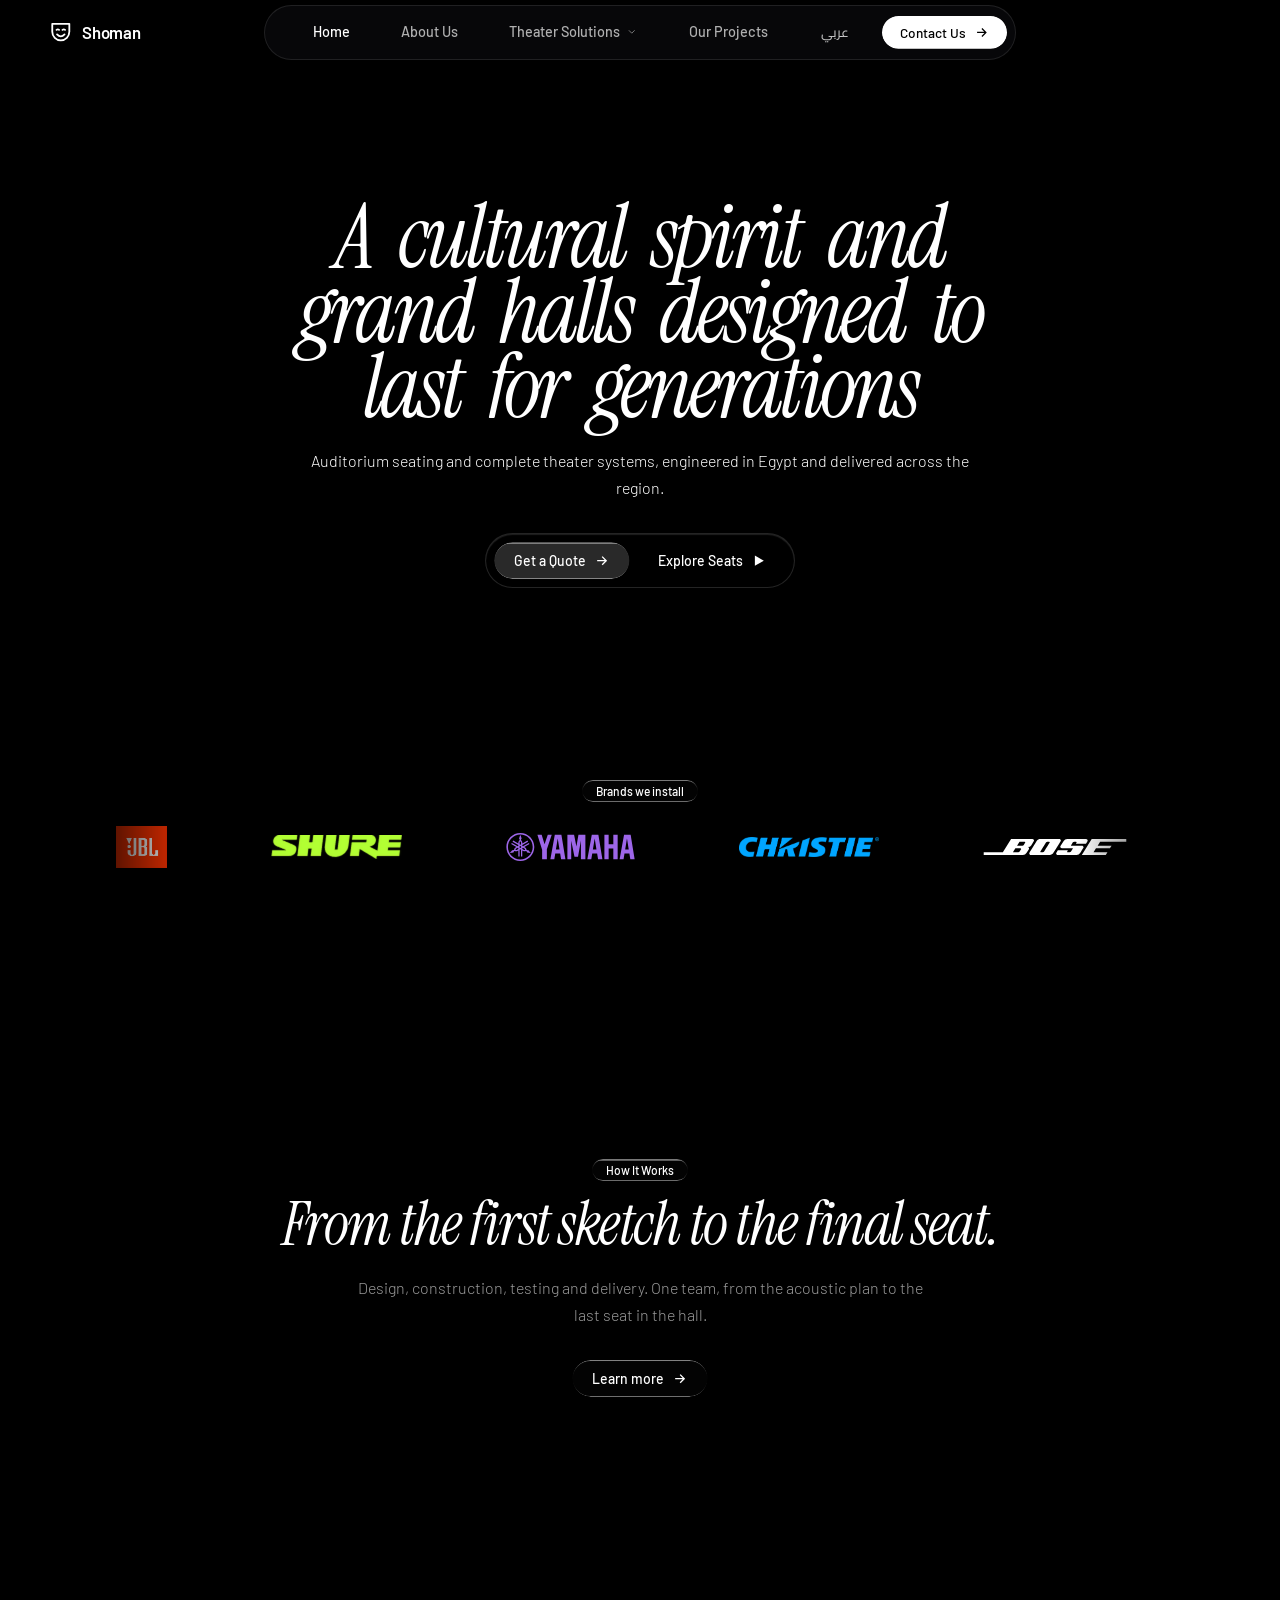
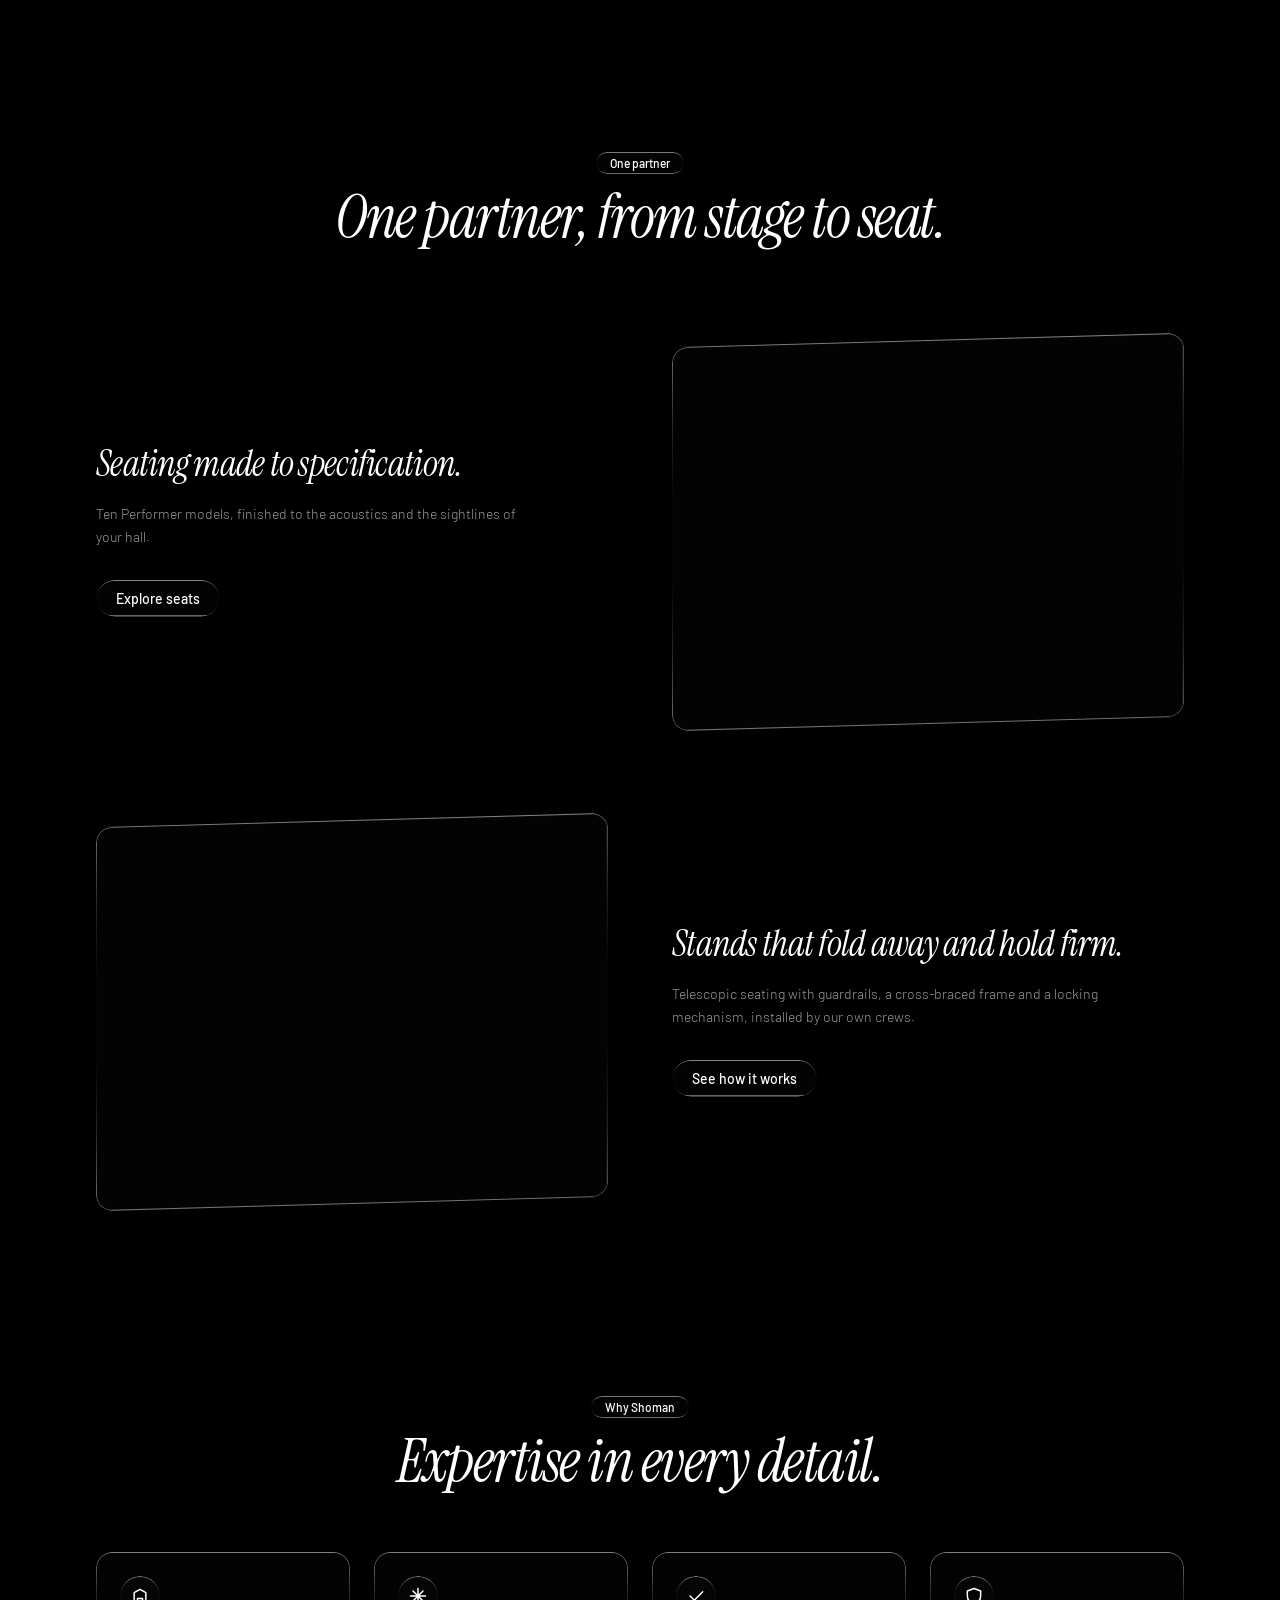
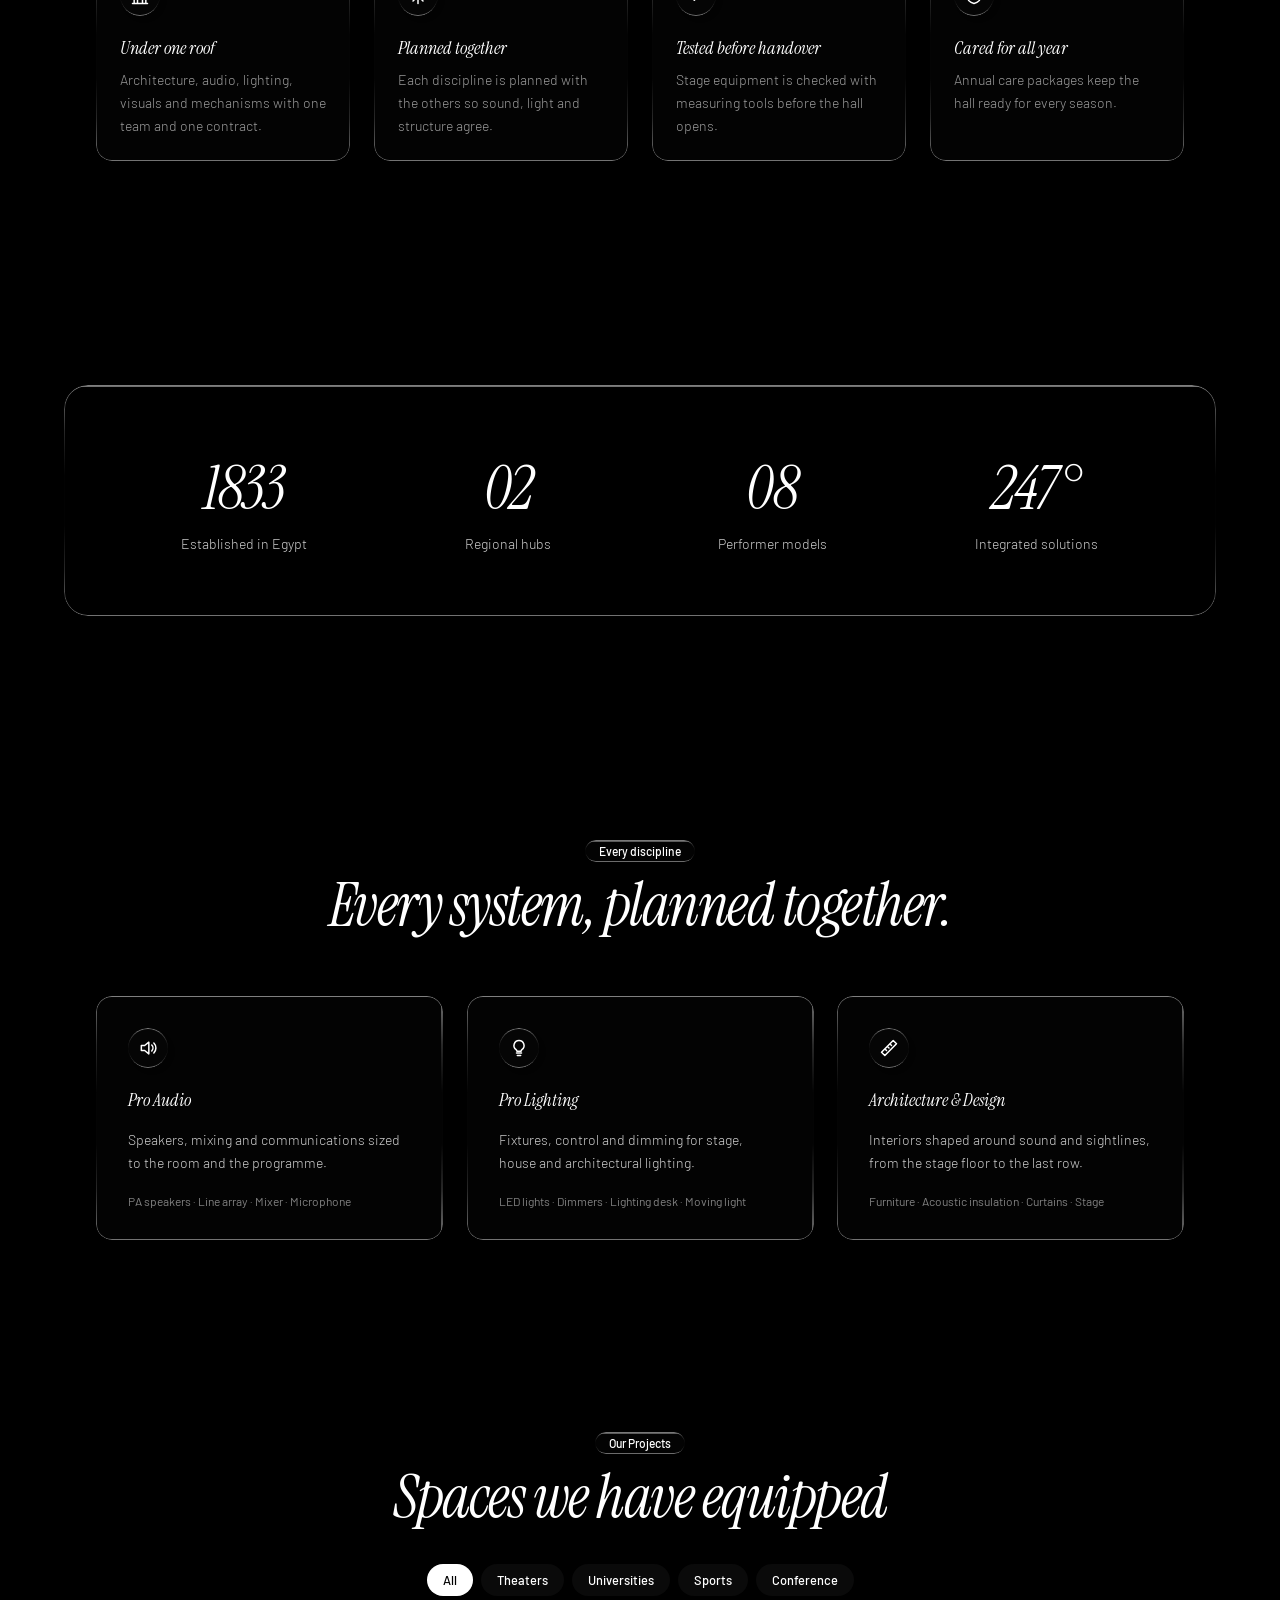
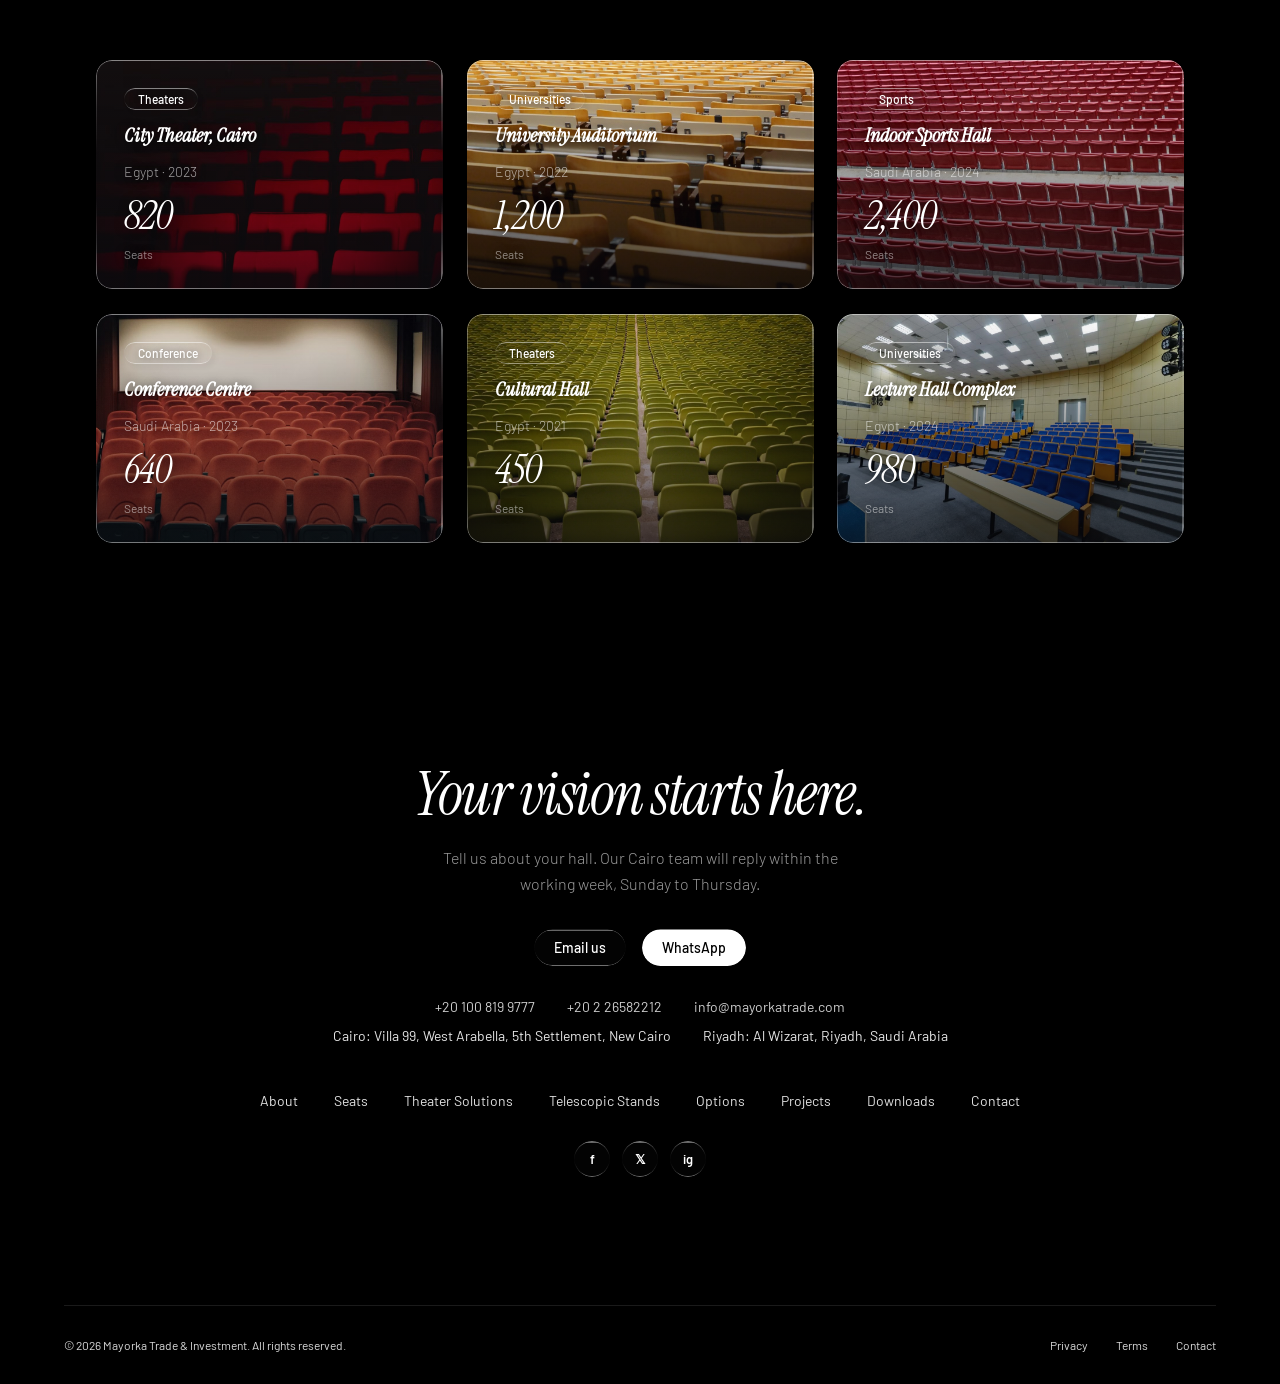
==== commit 9b619702: "Update website" ====
--- a/index.html
+++ b/index.html
@@ -200,15 +200,15 @@
 <body>
 <header>
   <nav>
-    <a href="index.html" class="logo" aria-label="Shoman"><svg viewBox="0 0 24 24" fill="none" stroke="currentColor" stroke-width="1.8" style="width:1.5rem;height:1.5rem"><path d="M3 20V9l9-5 9 5v11M8 20v-6h8v6"/></svg>Shoman</a>
+    <a href="index.html" class="logo" aria-label="Shoman"><svg viewBox="0 0 24 24" fill="none" stroke="currentColor" stroke-width="1.7" stroke-linecap="round" stroke-linejoin="round" style="width:1.6rem;height:1.6rem" aria-hidden="true"><path d="M4 4.5h16v7.5a8 8 0 0 1-16 0z"/><path d="M8 10.2q1.2-1 2.4 0M13.6 10.2q1.2-1 2.4 0"/><path d="M8.5 14.5q3.5 3.6 7 0"/></svg>Shoman</a>
     <div class="lg bar">
-      <div class="links"><a href="index.html" class="nl on" data-en="Home" data-ar="الرئيسية">Home</a><a href="about.html" class="nl" data-en="About Us" data-ar="من نحن">About Us</a><div class="has-dd"><a href="theater.html" class="nl" aria-haspopup="true"><span data-en="Theater Solutions" data-ar="حلول المسارح">Theater Solutions</span><svg viewBox="0 0 24 24" fill="none" stroke="currentColor" stroke-width="2" style="width:.8em;height:.8em"><path d="m6 9 6 6 6-6"/></svg></a><div class="dd" role="menu"><div class="dd-in lgs"><a href="theater.html#svc-arch" role="menuitem" data-en="Architecture &amp; Design" data-ar="العمارة والتصميم">Architecture &amp; Design</a><a href="theater.html#svc-audio" role="menuitem" data-en="Pro Audio" data-ar="الصوتيات الاحترافية">Pro Audio</a><a href="theater.html#svc-light" role="menuitem" data-en="Pro Lighting" data-ar="الإضاءة الاحترافية">Pro Lighting</a><a href="theater.html#svc-visual" role="menuitem" data-en="Visual &amp; Effects" data-ar="المؤثرات البصرية">Visual &amp; Effects</a><a href="theater.html#svc-mech" role="menuitem" data-en="Mechanism" data-ar="الميكانيزم">Mechanism</a><a href="theater.html#svc-care" role="menuitem" data-en="Annual Care Packages" data-ar="باقات الصيانة السنوية">Annual Care Packages</a></div></div></div><a href="projects.html" class="nl" data-en="Our Projects" data-ar="مشاريعنا">Our Projects</a></div>
+      <div class="links"><a href="index.html" class="nl on" data-en="Home" data-ar="الرئيسية">Home</a><a href="about.html" class="nl" data-en="About Us" data-ar="من نحن">About Us</a><div class="has-dd"><a href="theater.html" class="nl" aria-haspopup="true"><span data-en="Theater Solutions" data-ar="حلول المسارح">Theater Solutions</span><svg viewBox="0 0 24 24" fill="none" stroke="currentColor" stroke-width="2" style="width:.8em;height:.8em"><path d="m6 9 6 6 6-6"/></svg></a><div class="dd" role="menu"><div class="dd-in lgs"><a class="all" href="theater.html" role="menuitem" data-en="All Theater Solutions" data-ar="كل حلول المسارح">All Theater Solutions</a><a href="theater.html#svc-arch" role="menuitem" data-en="Architecture &amp; Design" data-ar="العمارة والتصميم">Architecture &amp; Design</a><a href="theater.html#svc-audio" role="menuitem" data-en="Pro Audio" data-ar="الصوتيات الاحترافية">Pro Audio</a><a href="theater.html#svc-light" role="menuitem" data-en="Pro Lighting" data-ar="الإضاءة الاحترافية">Pro Lighting</a><a href="theater.html#svc-visual" role="menuitem" data-en="Visual &amp; Effects" data-ar="المؤثرات البصرية">Visual &amp; Effects</a><a href="theater.html#svc-mech" role="menuitem" data-en="Mechanism" data-ar="الميكانيزم">Mechanism</a><a href="theater.html#svc-care" role="menuitem" data-en="Annual Care Packages" data-ar="باقات الصيانة السنوية">Annual Care Packages</a></div></div></div><a href="projects.html" class="nl" data-en="Our Projects" data-ar="مشاريعنا">Our Projects</a></div>
       <button class="lang" id="lang" aria-label="Switch language">عربي</button>
       <a href="contact.html" class="btn sm"><span data-en="Contact Us" data-ar="تواصل معنا">Contact Us</span><svg class="ar" viewBox="0 0 24 24" fill="none" stroke="currentColor" stroke-width="2"><path d="M7 17 17 7M8 7h9v9"/></svg></a>
       <button class="lang bg" id="bg" aria-label="Menu" aria-expanded="false"><svg viewBox="0 0 24 24" fill="none" stroke="currentColor" stroke-width="2" style="width:1.25rem;height:1.25rem"><path d="M4 7h16M4 12h16M4 17h16"/></svg></button>
     </div>
   </nav>
-  <div class="mnav lg" id="mnav"><a href="index.html" class="m on" data-en="Home" data-ar="الرئيسية">Home</a><a href="about.html" class="m" data-en="About Us" data-ar="من نحن">About Us</a><a href="theater.html" class="m" data-en="Theater Solutions" data-ar="حلول المسارح">Theater Solutions</a><a class="sub" href="theater.html#svc-arch" data-en="Architecture &amp; Design" data-ar="العمارة والتصميم">Architecture &amp; Design</a><a class="sub" href="theater.html#svc-audio" data-en="Pro Audio" data-ar="الصوتيات الاحترافية">Pro Audio</a><a class="sub" href="theater.html#svc-light" data-en="Pro Lighting" data-ar="الإضاءة الاحترافية">Pro Lighting</a><a class="sub" href="theater.html#svc-visual" data-en="Visual &amp; Effects" data-ar="المؤثرات البصرية">Visual &amp; Effects</a><a class="sub" href="theater.html#svc-mech" data-en="Mechanism" data-ar="الميكانيزم">Mechanism</a><a class="sub" href="theater.html#svc-care" data-en="Annual Care Packages" data-ar="باقات الصيانة السنوية">Annual Care Packages</a><a href="projects.html" class="m" data-en="Our Projects" data-ar="مشاريعنا">Our Projects</a><a href="contact.html" class="m" data-en="Contact Us" data-ar="تواصل معنا">Contact Us</a></div>
+  <div class="mnav lg" id="mnav"><a href="index.html" class="m on" data-en="Home" data-ar="الرئيسية">Home</a><a href="about.html" class="m" data-en="About Us" data-ar="من نحن">About Us</a><div class="mrow"><a href="theater.html" class="m" data-en="Theater Solutions" data-ar="حلول المسارح">Theater Solutions</a><button type="button" class="mtog" aria-expanded="false" aria-label="Toggle submenu"><svg viewBox="0 0 24 24" fill="none" stroke="currentColor" stroke-width="2"><path d="m6 9 6 6 6-6"/></svg></button></div><div class="msub"><a class="sub" href="theater.html#svc-arch" data-en="Architecture &amp; Design" data-ar="العمارة والتصميم">Architecture &amp; Design</a><a class="sub" href="theater.html#svc-audio" data-en="Pro Audio" data-ar="الصوتيات الاحترافية">Pro Audio</a><a class="sub" href="theater.html#svc-light" data-en="Pro Lighting" data-ar="الإضاءة الاحترافية">Pro Lighting</a><a class="sub" href="theater.html#svc-visual" data-en="Visual &amp; Effects" data-ar="المؤثرات البصرية">Visual &amp; Effects</a><a class="sub" href="theater.html#svc-mech" data-en="Mechanism" data-ar="الميكانيزم">Mechanism</a><a class="sub" href="theater.html#svc-care" data-en="Annual Care Packages" data-ar="باقات الصيانة السنوية">Annual Care Packages</a></div><a href="projects.html" class="m" data-en="Our Projects" data-ar="مشاريعنا">Our Projects</a><a href="contact.html" class="m" data-en="Contact Us" data-ar="تواصل معنا">Contact Us</a></div>
 </header>
 <script>(function(){var b=document.getElementById("bg"),m=document.getElementById("mnav");b.addEventListener("click",function(){var o=m.classList.toggle("on");b.setAttribute("aria-expanded",o)});m.addEventListener("click",function(e){if(e.target.tagName==="A")m.classList.remove("on")})})()</script>
 
@@ -223,19 +223,15 @@
   <div class="fb"></div>
   <div aria-hidden="true" style="position:absolute;inset:0;z-index:0;background:rgba(0,0,0,.05)"></div>
   <div class="hin">
-    <p class="rise lg" style="border-radius:999px;font-size:.875rem;padding:.25rem .75rem .25rem .25rem;display:flex;align-items:center;gap:.5rem;color:rgba(255,255,255,.9)">
-      <span style="background:#fff;color:#000;border-radius:999px;padding:.25rem .75rem;font-size:.75rem;font-weight:600" data-en="Since 2009" data-ar="منذ 2009">Since 2009</span>
-      <span data-en="Architectural seating &amp; theater solutions." data-ar="مقاعد معمارية وحلول المسارح.">Architectural seating &amp; theater solutions.</span>
-    </p>
     <h1 class="serif" id="h1" data-en="A cultural spirit and grand halls designed to last for generations" data-ar="روح ثقافية وقاعات كبرى تصمم لتدوم أجيالاً"></h1>
     <p class="rs p" style="margin-top:1.5rem;max-width:42rem;color:#fff;font-size:1rem;animation-delay:.8s" data-en="Auditorium seating and complete theater systems, engineered in Egypt and delivered across the region." data-ar="مقاعد قاعات وأنظمة مسارح متكاملة، تُصمَّم في مصر وتُنفَّذ في المنطقة."></p>
     <div class="rise hbtns" style="margin-top:2rem;display:flex;flex-wrap:wrap;gap:1.5rem;justify-content:center;animation-delay:1.1s">
       <a href="#contact" class="gbtn lgs"><span data-en="Get a Quote" data-ar="اطلب عرض سعر">Get a Quote</span><svg class="ar" viewBox="0 0 24 24" fill="none" stroke="currentColor" stroke-width="2"><path d="M7 17 17 7M8 7h9v9"/></svg></a>
-      <a href="seats.html" class="gbtn ghost"><span data-en="Explore Seats" data-ar="استكشف المقاعد">Explore Seats</span><svg viewBox="0 0 24 24" fill="currentColor"><path d="M6 4l14 8-14 8z"/></svg></a>
+      <a href="seats.html" class="gbtn ghost"><span data-en="Explore Seats" data-ar="استكشف المقاعد">Explore Seats</span><svg class="pl" viewBox="0 0 24 24" fill="currentColor"><path d="M6 4l14 8-14 8z"/></svg></a>
     </div>
     <div class="rise ctr part">
       <span class="lg pill" data-en="Brands we install" data-ar="العلامات التي نركّبها">Brands we install</span>
-      <ul><li class="serif">JBL</li><li class="serif">Shure</li><li class="serif">Yamaha</li><li class="serif">Bose</li><li class="serif">Sony</li></ul>
+      <div class="mq" dir="ltr"><div class="mq-t"><div class="mq-g"><span class="mq-i" data-b="jbl"><img src="img/logos/jbl.png" alt="JBL" decoding="async"></span><span class="mq-i" data-b="shure"><img src="img/logos/shure.png" alt="Shure" decoding="async"></span><span class="mq-i" data-b="yamaha"><img src="img/logos/yamaha.svg" alt="Yamaha" decoding="async"></span><span class="mq-i" data-b="christie"><img src="img/logos/christie-c.png" alt="Christie" decoding="async"></span><span class="mq-i" data-b="bose"><img src="img/logos/bose.svg" alt="Bose" decoding="async"></span><span class="mq-i" data-b="dts"><img src="img/logos/dts-c.png" alt="DTS" decoding="async"></span><span class="mq-i" data-b="sony"><img src="img/logos/sony.svg" alt="Sony" decoding="async"></span><span class="mq-i" data-b="pioneer"><img src="img/logos/pioneer-c.png" alt="Pioneer" decoding="async"></span><span class="mq-i" data-b="soundcraft"><img src="img/logos/soundcraft-c.png" alt="Soundcraft" decoding="async"></span><span class="mq-i" data-b="dbx"><img src="img/logos/dbx-c.png" alt="dbx" decoding="async"></span><span class="mq-i" data-b="jbl"><img src="img/logos/jbl.png" alt="JBL" decoding="async"></span><span class="mq-i" data-b="shure"><img src="img/logos/shure.png" alt="Shure" decoding="async"></span><span class="mq-i" data-b="yamaha"><img src="img/logos/yamaha.svg" alt="Yamaha" decoding="async"></span><span class="mq-i" data-b="christie"><img src="img/logos/christie-c.png" alt="Christie" decoding="async"></span><span class="mq-i" data-b="bose"><img src="img/logos/bose.svg" alt="Bose" decoding="async"></span><span class="mq-i" data-b="dts"><img src="img/logos/dts-c.png" alt="DTS" decoding="async"></span><span class="mq-i" data-b="sony"><img src="img/logos/sony.svg" alt="Sony" decoding="async"></span><span class="mq-i" data-b="pioneer"><img src="img/logos/pioneer-c.png" alt="Pioneer" decoding="async"></span><span class="mq-i" data-b="soundcraft"><img src="img/logos/soundcraft-c.png" alt="Soundcraft" decoding="async"></span><span class="mq-i" data-b="dbx"><img src="img/logos/dbx-c.png" alt="dbx" decoding="async"></span></div><div class="mq-g" aria-hidden="true"><span class="mq-i" data-b="jbl"><img src="img/logos/jbl.png" alt="JBL" decoding="async"></span><span class="mq-i" data-b="shure"><img src="img/logos/shure.png" alt="Shure" decoding="async"></span><span class="mq-i" data-b="yamaha"><img src="img/logos/yamaha.svg" alt="Yamaha" decoding="async"></span><span class="mq-i" data-b="christie"><img src="img/logos/christie-c.png" alt="Christie" decoding="async"></span><span class="mq-i" data-b="bose"><img src="img/logos/bose.svg" alt="Bose" decoding="async"></span><span class="mq-i" data-b="dts"><img src="img/logos/dts-c.png" alt="DTS" decoding="async"></span><span class="mq-i" data-b="sony"><img src="img/logos/sony.svg" alt="Sony" decoding="async"></span><span class="mq-i" data-b="pioneer"><img src="img/logos/pioneer-c.png" alt="Pioneer" decoding="async"></span><span class="mq-i" data-b="soundcraft"><img src="img/logos/soundcraft-c.png" alt="Soundcraft" decoding="async"></span><span class="mq-i" data-b="dbx"><img src="img/logos/dbx-c.png" alt="dbx" decoding="async"></span><span class="mq-i" data-b="jbl"><img src="img/logos/jbl.png" alt="JBL" decoding="async"></span><span class="mq-i" data-b="shure"><img src="img/logos/shure.png" alt="Shure" decoding="async"></span><span class="mq-i" data-b="yamaha"><img src="img/logos/yamaha.svg" alt="Yamaha" decoding="async"></span><span class="mq-i" data-b="christie"><img src="img/logos/christie-c.png" alt="Christie" decoding="async"></span><span class="mq-i" data-b="bose"><img src="img/logos/bose.svg" alt="Bose" decoding="async"></span><span class="mq-i" data-b="dts"><img src="img/logos/dts-c.png" alt="DTS" decoding="async"></span><span class="mq-i" data-b="sony"><img src="img/logos/sony.svg" alt="Sony" decoding="async"></span><span class="mq-i" data-b="pioneer"><img src="img/logos/pioneer-c.png" alt="Pioneer" decoding="async"></span><span class="mq-i" data-b="soundcraft"><img src="img/logos/soundcraft-c.png" alt="Soundcraft" decoding="async"></span><span class="mq-i" data-b="dbx"><img src="img/logos/dbx-c.png" alt="dbx" decoding="async"></span></div></div></div>
     </div>
   </div>
 </section>
--- a/theme.css
+++ b/theme.css
@@ -122,10 +122,175 @@
 .art.pic{background-color:#0b0b10!important;background-image:var(--bgi)!important;background-size:cover!important;background-position:center!important;background-repeat:no-repeat!important}
 .art svg,.cimg svg,.pimg svg{display:none!important}
 
-/* nav links: no leftover line/outline after the mouse leaves; dropdown only stays open for keyboard focus */
-.links a,.links .nl,.mnav a{text-decoration:none!important;box-shadow:none}
+
+/* ---------- hero buttons: arrow + play icon point left in Arabic ---------- */
+[dir=rtl] .hbtns .gbtn .ar{transform:rotate(-135deg)}
+[dir=rtl] .hbtns .gbtn .pl{transform:scaleX(-1)}
+
+/* ---------- brands: scrolling logo strip ---------- */
+.part{width:100%}
+.mq{width:100%;max-width:72rem;margin-inline:auto;overflow:hidden;
+  -webkit-mask-image:linear-gradient(90deg,transparent,#000 12%,#000 88%,transparent);
+  mask-image:linear-gradient(90deg,transparent,#000 12%,#000 88%,transparent)}
+.mq-t{display:flex;width:max-content;animation:mq-scroll 32s linear infinite;will-change:transform}
+.mq:hover .mq-t{animation-play-state:paused}
+.mq-g{display:flex;align-items:center;flex:none}
+.mq-i{display:flex;align-items:center;justify-content:center;padding:0 clamp(1.75rem,4vw,3.5rem);color:rgba(255,255,255,.88);opacity:.85;transition:opacity .3s}
+.mq-i:hover{opacity:1}
+.mq-i svg{height:clamp(1.6rem,2.6vw,2.2rem);width:auto;max-width:none}
+@keyframes mq-scroll{from{transform:translateX(0)}to{transform:translateX(-50%)}}
+@media(prefers-reduced-motion:reduce){.mq-t{animation:none}.mq{overflow-x:auto}}
+
+
+/* ---------- arrows: horizontal, follow reading direction (LTR -> right, RTL -> left) ---------- */
+.btn .ar,.gbtn .ar{transform:rotate(45deg)}
+[dir=rtl] .btn .ar,[dir=rtl] .gbtn .ar{transform:rotate(-135deg)}
+.gbtn .pl{transform:none}
+[dir=rtl] .gbtn .pl{transform:scaleX(-1)}
+
+
+/* Brandfetch logos: white, uniform height */
+.mq-i img.bf{height:clamp(1.6rem,2.6vw,2.2rem);width:auto;max-width:9rem;object-fit:contain;filter:brightness(0) invert(1)}
+
+/* Brandfetch logos keep their original colours; a soft light chip keeps dark logos readable on the video */
+.mq-i img.bf{filter:none;height:clamp(1.5rem,2.4vw,2rem);max-width:8rem}
+.mq-i.has-img{opacity:1;color:inherit}
+.mq-i.has-img img.bf{background:rgba(255,255,255,.94);padding:.55rem .9rem;border-radius:.8rem;box-sizing:content-box}
+
+/* logo strip: brand colours, no chip, always moving (no hover effect) */
+.mq-t,.mq:hover .mq-t{animation-play-state:running!important}
+.mq-i,.mq-i:hover{opacity:1!important;color:#fff;transition:none}
+.mq-i.has-img,.mq-i.has-img img.bf{background:none!important;padding:0!important}
+
+/* Brandfetch PNG logos: original colours, transparent, no chip, no hover */
+.mq-i img.bf{filter:none!important;background:none!important;padding:0!important;border-radius:0;height:clamp(1.6rem,2.6vw,2.2rem);width:auto;max-width:9rem;object-fit:contain;display:block}
+
+/* ---------- brand strip: equal visual size, even spacing, always moving ---------- */
+.mq{--s:1}
+@media(max-width:700px){.mq{--s:.72}}
+.mq-i{padding:0 calc(3.25rem*var(--s))!important}
+.mq-i img,.mq-i svg{display:block;width:auto!important;max-width:none!important;object-fit:contain;filter:none!important;height:calc(var(--h,30px)*var(--s))!important}
+.mq-i[data-b=jbl]{--h:42px}
+.mq-i[data-b=shure]{--h:24px}
+.mq-i[data-b=yamaha]{--h:28px}
+.mq-i[data-b=bose]{--h:17px}
+.mq-i[data-b=sony]{--h:25px}
+
+
+/* =====================================================================
+   NAV  ·  one minimal bar for English + Arabic (identical geometry, no per-language rules)
+   Desktop >=1024: logo | pill bar.  Below 1024: logo | compact bar + menu button.
+   ===================================================================== */
+html.nav-hide header,html.fx.nav-hide header{translate:none!important}
+header{top:.3rem;padding:0 1rem}
+@media(min-width:768px){header{padding:0 2rem}}
+@media(min-width:1024px){header{padding:0 3rem}}
+@media(min-width:1440px){header{padding:0 4rem}}
+
+nav{display:flex;align-items:center;justify-content:space-between;gap:1rem}
+@media(min-width:1024px){nav{display:grid;grid-template-columns:1fr auto 1fr}}
+
+.logo{font-size:1.05rem;font-weight:600;gap:.55rem;white-space:nowrap}
+
+/* the bar: quiet glass, hairline border, no bevel */
+.bar.lg{background:rgba(10,10,12,.78);-webkit-backdrop-filter:blur(16px);backdrop-filter:blur(16px);
+  border:1px solid rgba(255,255,255,.1);box-shadow:none;overflow:visible;
+  padding:.35rem .4rem;padding-inline:.4rem;gap:.5rem}
+.bar.lg::before{display:none}
+@media(min-width:1024px){.bar.lg{padding:.4rem .5rem;padding-inline:3rem .5rem;gap:1.25rem}}
+@media(min-width:1024px){#lang{margin-inline-start:1.25rem}}
+
+/* links: plain text, generous spacing, thin underline for hover / current page */
+.links{gap:clamp(2rem,4vw,4.25rem);align-items:center}
+.links a,.links .nl{background:none!important;border-radius:0;padding:.55rem 0;font-size:.9rem;font-weight:500;
+  line-height:1.4;white-space:nowrap;color:rgba(255,255,255,.68);text-decoration:none!important;box-shadow:none;position:relative}
+.links .nl.on,.links .nl:hover,.has-dd:hover>.nl,.has-dd.open>.nl{color:#fff}
 .links a:focus:not(:focus-visible),.mnav a:focus:not(:focus-visible){outline:none}
-.links a::before,.links a::after{content:none!important}
-.has-dd:focus-within:not(:hover):not(:has(:focus-visible)) .dd{opacity:0;visibility:hidden;pointer-events:none;transform:translateY(8px)}
-.dd{pointer-events:none}
-.has-dd:hover .dd,.has-dd:has(:focus-visible) .dd{pointer-events:auto}
+.links .nl{gap:.4rem}
+.links .nl svg{opacity:.7}
+
+/* right-hand controls */
+.lang{font-size:.82rem;padding:.5rem .8rem;color:rgba(255,255,255,.75)}
+.lang:hover{color:#fff;background:rgba(255,255,255,.08)}
+.bar .btn.sm{padding:.5rem 1.15rem;font-size:.85rem;font-weight:500}
+@media(max-width:1023px){.bar .btn.sm .ar{display:none}}
+.bg.lang{padding:.5rem .65rem}
+
+/* dropdown: closed by default. Opens on real mouse hover, on tap (JS adds .open), or keyboard focus -
+   never from :focus-within, so it can't be left open after a click or tap */
+header .links .has-dd .dd{display:block;opacity:0;visibility:hidden;pointer-events:none;transform:translateY(8px);
+  inset-inline-start:50%;translate:-50% 0;min-width:15.5rem;padding-top:.9rem;
+  transition:opacity .22s ease,transform .22s ease,visibility 0s linear .22s}
+[dir=rtl] header .links .has-dd .dd{translate:50% 0}
+header .links .has-dd.open .dd,
+header .links .has-dd:has(>a:focus-visible) .dd{opacity:1;visibility:visible;pointer-events:auto;transform:none;transition-delay:0s}
+@media(hover:hover) and (pointer:fine){
+  header .links .has-dd:hover .dd{opacity:1;visibility:visible;pointer-events:auto;transform:none;transition-delay:0s}
+}
+header .links .has-dd:not(.open):not(:hover) .nl svg{transform:none}
+.has-dd.open .nl svg,.has-dd:hover .nl svg{transform:rotate(180deg)}
+.dd-in{border-radius:1rem;padding:.5rem;background:rgba(12,12,14,.985);border:1px solid rgba(255,255,255,.09);box-shadow:0 18px 40px -12px rgba(0,0,0,.6)}
+.dd-in::before{display:none}
+.links .dd a{padding:.65rem 1rem;border-radius:.65rem;font-size:.86rem;color:rgba(255,255,255,.75);white-space:normal}
+.links .dd a:hover,.links .dd a:focus-visible{background:rgba(255,255,255,.08);color:#fff}
+.links .dd a.all{color:#fff;border-bottom:1px solid rgba(255,255,255,.08);border-radius:.65rem .65rem 0 0;margin-bottom:.25rem}
+.links .dd a::after{content:none}
+
+/* below 1024: links collapse into the menu button */
+@media(max-width:1023px){
+  .links{display:none}
+  .bg{display:inline-flex}
+  .mnav{display:none!important}
+  .mnav.on{display:flex!important}
+}
+@media(min-width:1024px){.bg{display:none}.mnav{display:none!important}}
+
+/* mobile / tablet menu */
+.mnav{margin-top:.5rem;padding:.6rem;border-radius:1.25rem;background:rgba(10,10,12,.985);
+  border:1px solid rgba(255,255,255,.09);max-height:calc(100svh - 5rem);overflow-y:auto;overscroll-behavior:contain;
+  -webkit-backdrop-filter:blur(16px);backdrop-filter:blur(16px)}
+.mnav::before{display:none}
+.mnav a{border-radius:.75rem;padding:.8rem 1rem;font-size:.95rem;color:rgba(255,255,255,.8)}
+.mnav a.on{background:rgba(255,255,255,.08);color:#fff}
+.mnav .mrow{display:flex;align-items:stretch}
+.mnav .mrow>a{flex:1}
+.mnav .mtog{background:none;border:0;color:rgba(255,255,255,.7);padding:0 1rem;border-radius:.75rem;cursor:pointer;display:flex;align-items:center}
+.mnav .mtog svg{width:1rem;height:1rem;transition:transform .25s ease}
+.mnav .mtog[aria-expanded=true] svg{transform:rotate(180deg)}
+.mnav .msub{display:none;flex-direction:column;margin:.1rem 0 .3rem;padding-inline-start:1rem;border-inline-start:1px solid rgba(255,255,255,.1);margin-inline-start:1.1rem}
+.mnav .msub.on{display:flex}
+.mnav a.sub{padding:.6rem 1rem;font-size:.86rem;color:rgba(255,255,255,.62)}
+
+/* soft scrim so page text never collides with the logo / bar while scrolling */
+header::before{content:"";position:fixed;inset:0 0 auto 0;height:5rem;z-index:-1;pointer-events:none;
+  background:linear-gradient(rgba(0,0,0,.65),rgba(0,0,0,0))}
+
+/* =====================================================================
+   FOOTER + SECTIONS  ·  responsive tidy-up (same in EN / AR)
+   ===================================================================== */
+.pgs{gap:.9rem 2.25rem;margin-top:3rem;padding-inline:1rem}
+.soc{gap:.75rem;margin-top:2rem}
+footer{gap:1.25rem;text-align:center}
+footer nav{gap:1.75rem;flex-wrap:wrap;justify-content:center}
+footer p{max-width:36rem}
+@media(min-width:640px){footer{text-align:start}}
+@media(max-width:767px){
+  footer{margin-top:4rem;padding-top:1.5rem}
+  .cl{gap:.6rem 1.5rem;margin-top:1.5rem;padding-inline:.5rem}
+  .cl span{max-width:100%;overflow-wrap:anywhere}
+  .pgs{gap:.8rem 1.75rem;margin-top:2.25rem}
+}
+@media(max-width:380px){.pgs{gap:.7rem 1.25rem;font-size:.82rem}.cl{font-size:.82rem}}
+
+/* brand strip: brand colours, one optical size system (EN + AR) */
+.mq-i[data-b=christie]{--h:20px}
+.mq-i[data-b=dts]{--h:30px}
+.mq-i[data-b=pioneer]{--h:21px}
+.mq-i[data-b=soundcraft]{--h:24px}
+.mq-i[data-b=dbx]{--h:34px}
+.mq-i[data-b=jbl]{--h:42px}
+.mq-i.tx{font:600 calc(1.35rem*var(--s)) 'Barlow',system-ui,sans-serif;letter-spacing:.06em;color:#fff;white-space:nowrap}
+.mq-i[data-b=christie] img{filter:brightness(1.5) saturate(1.1)!important}
+
+/* theater page strip: a touch slower */
+.mq.mq-slow .mq-t{animation-duration:44s}
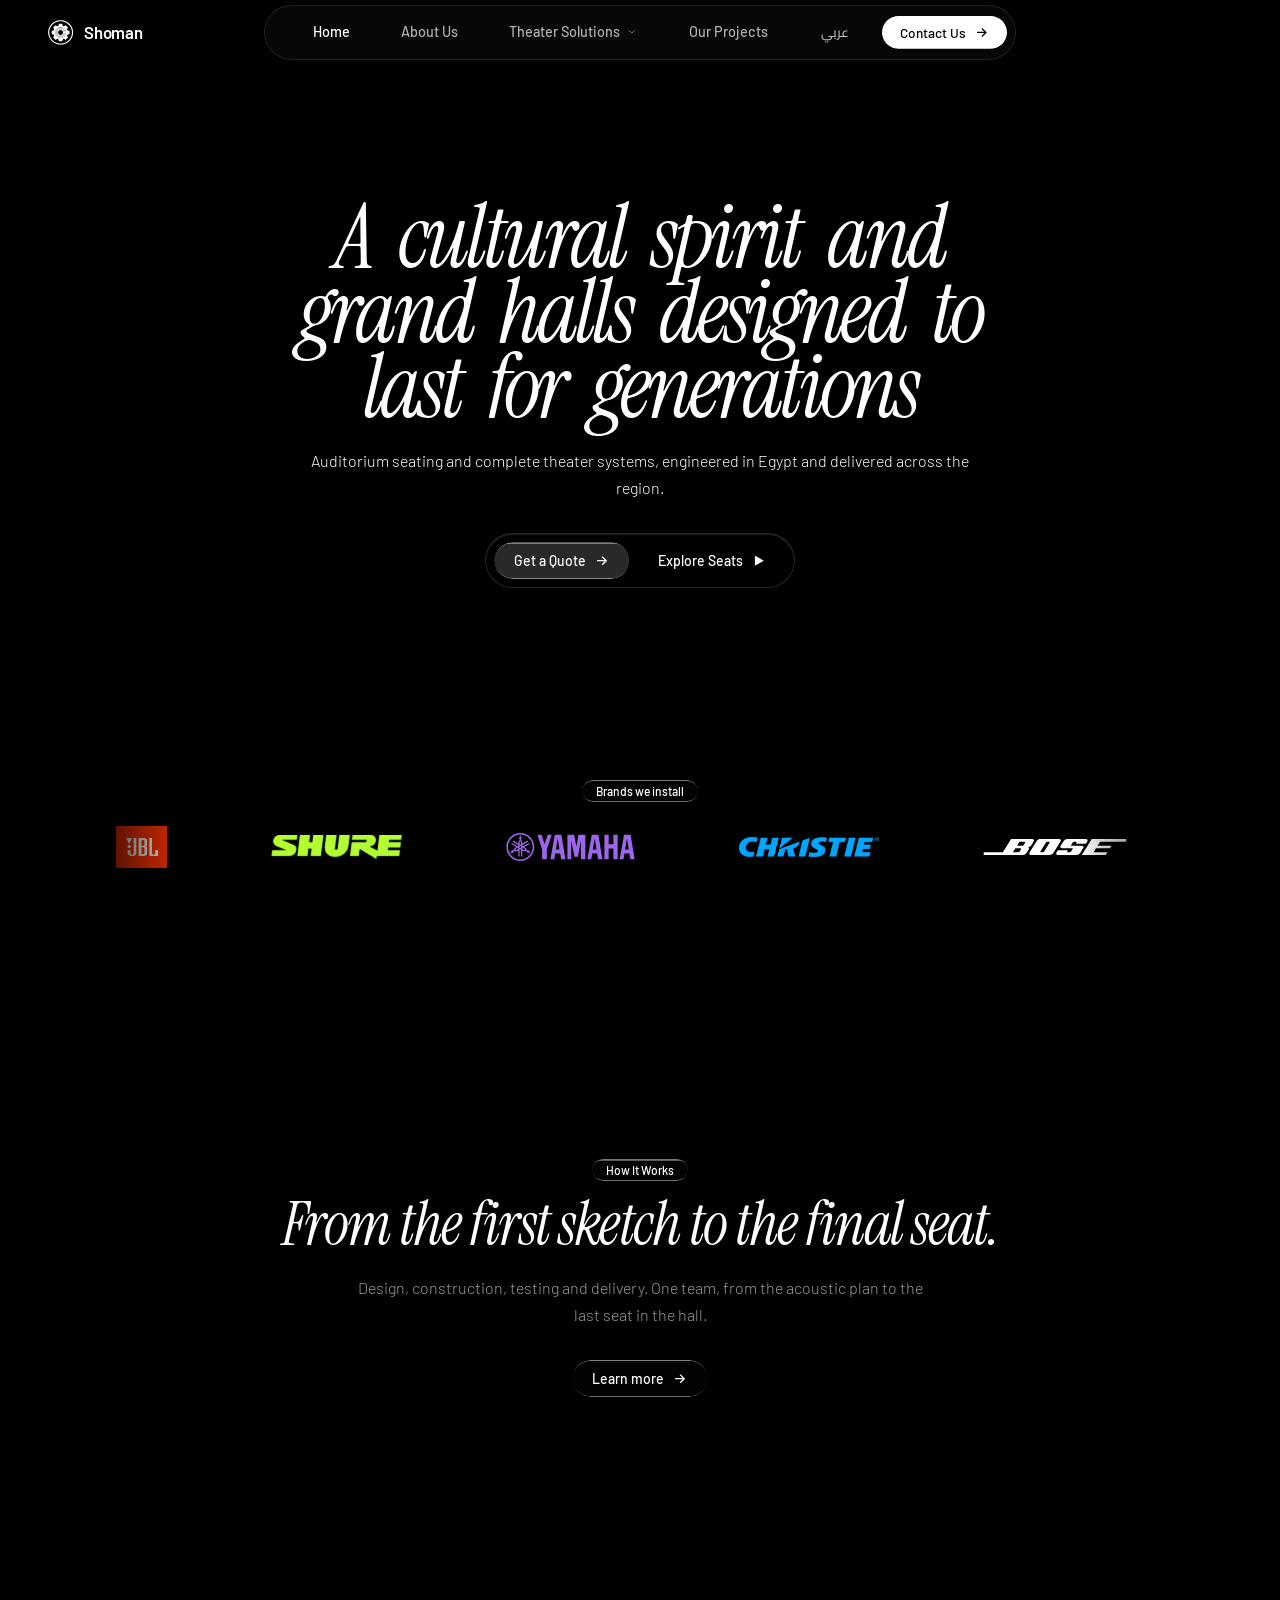
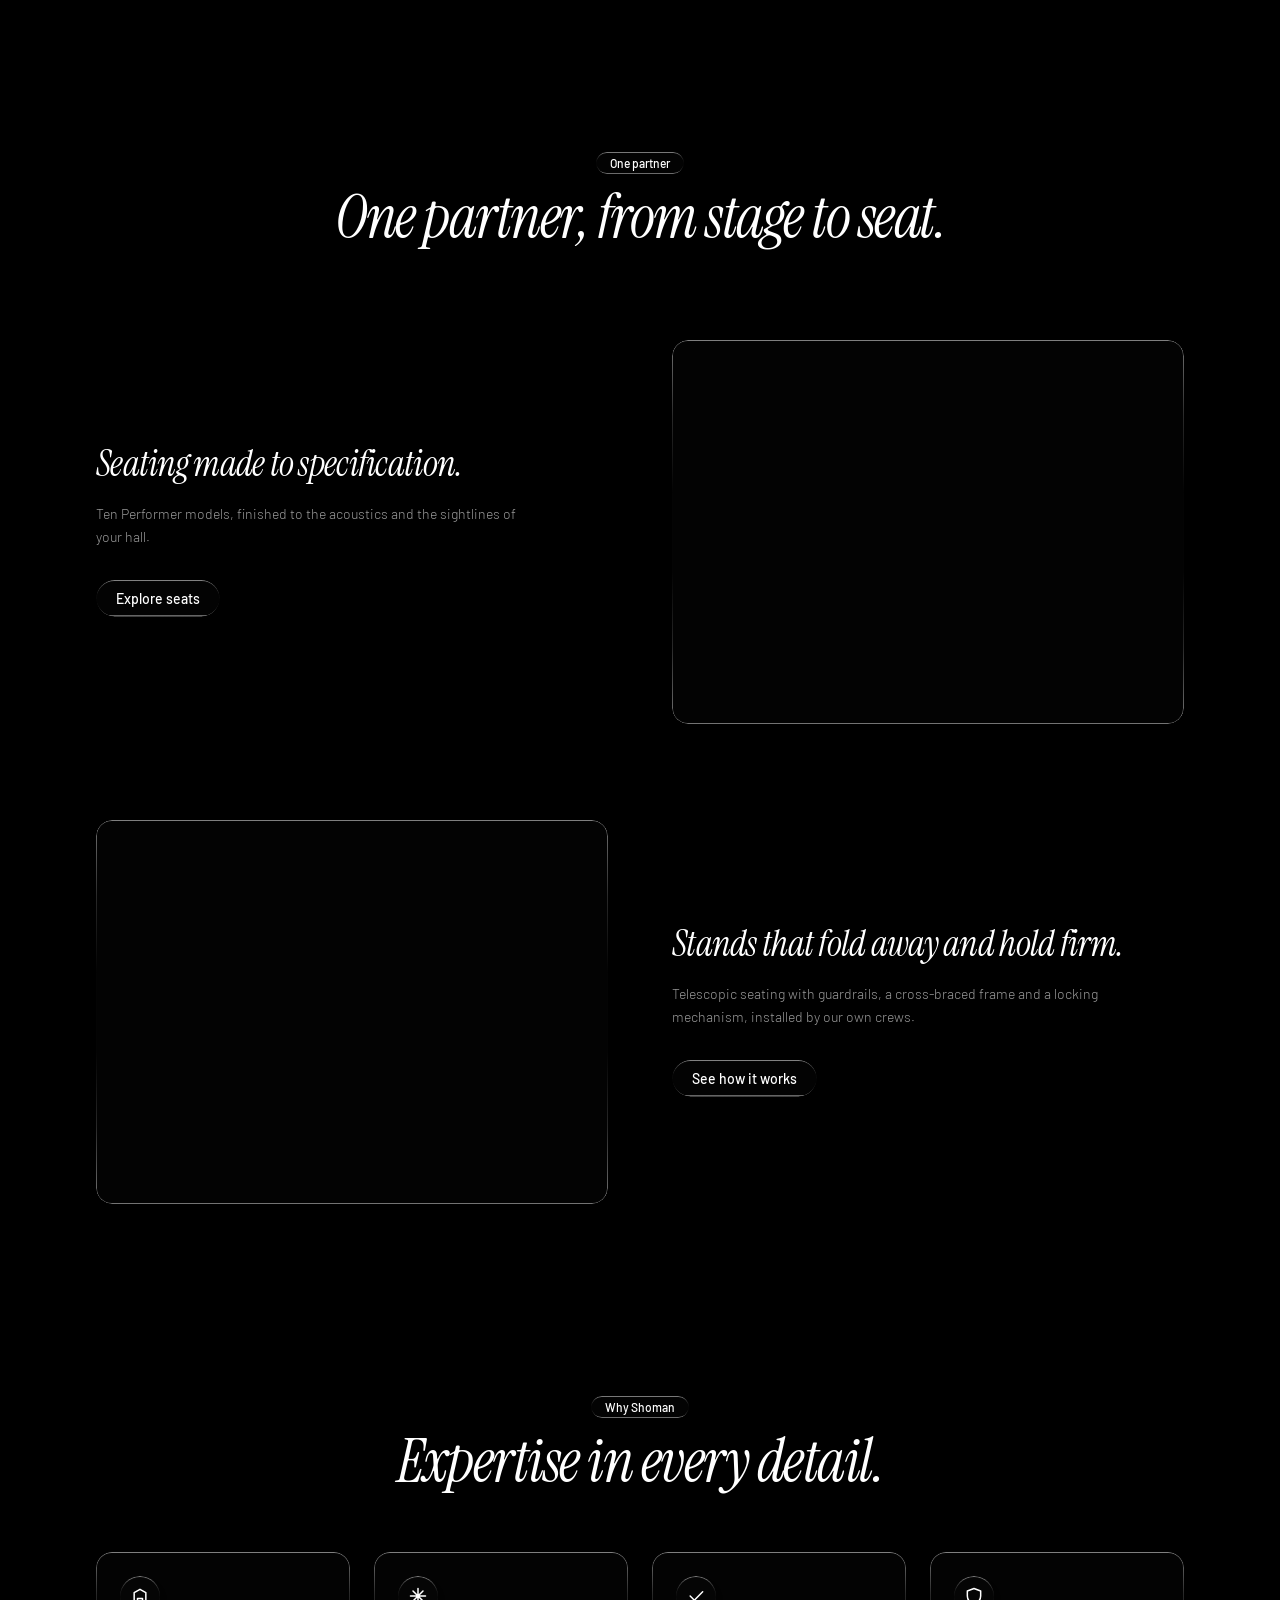
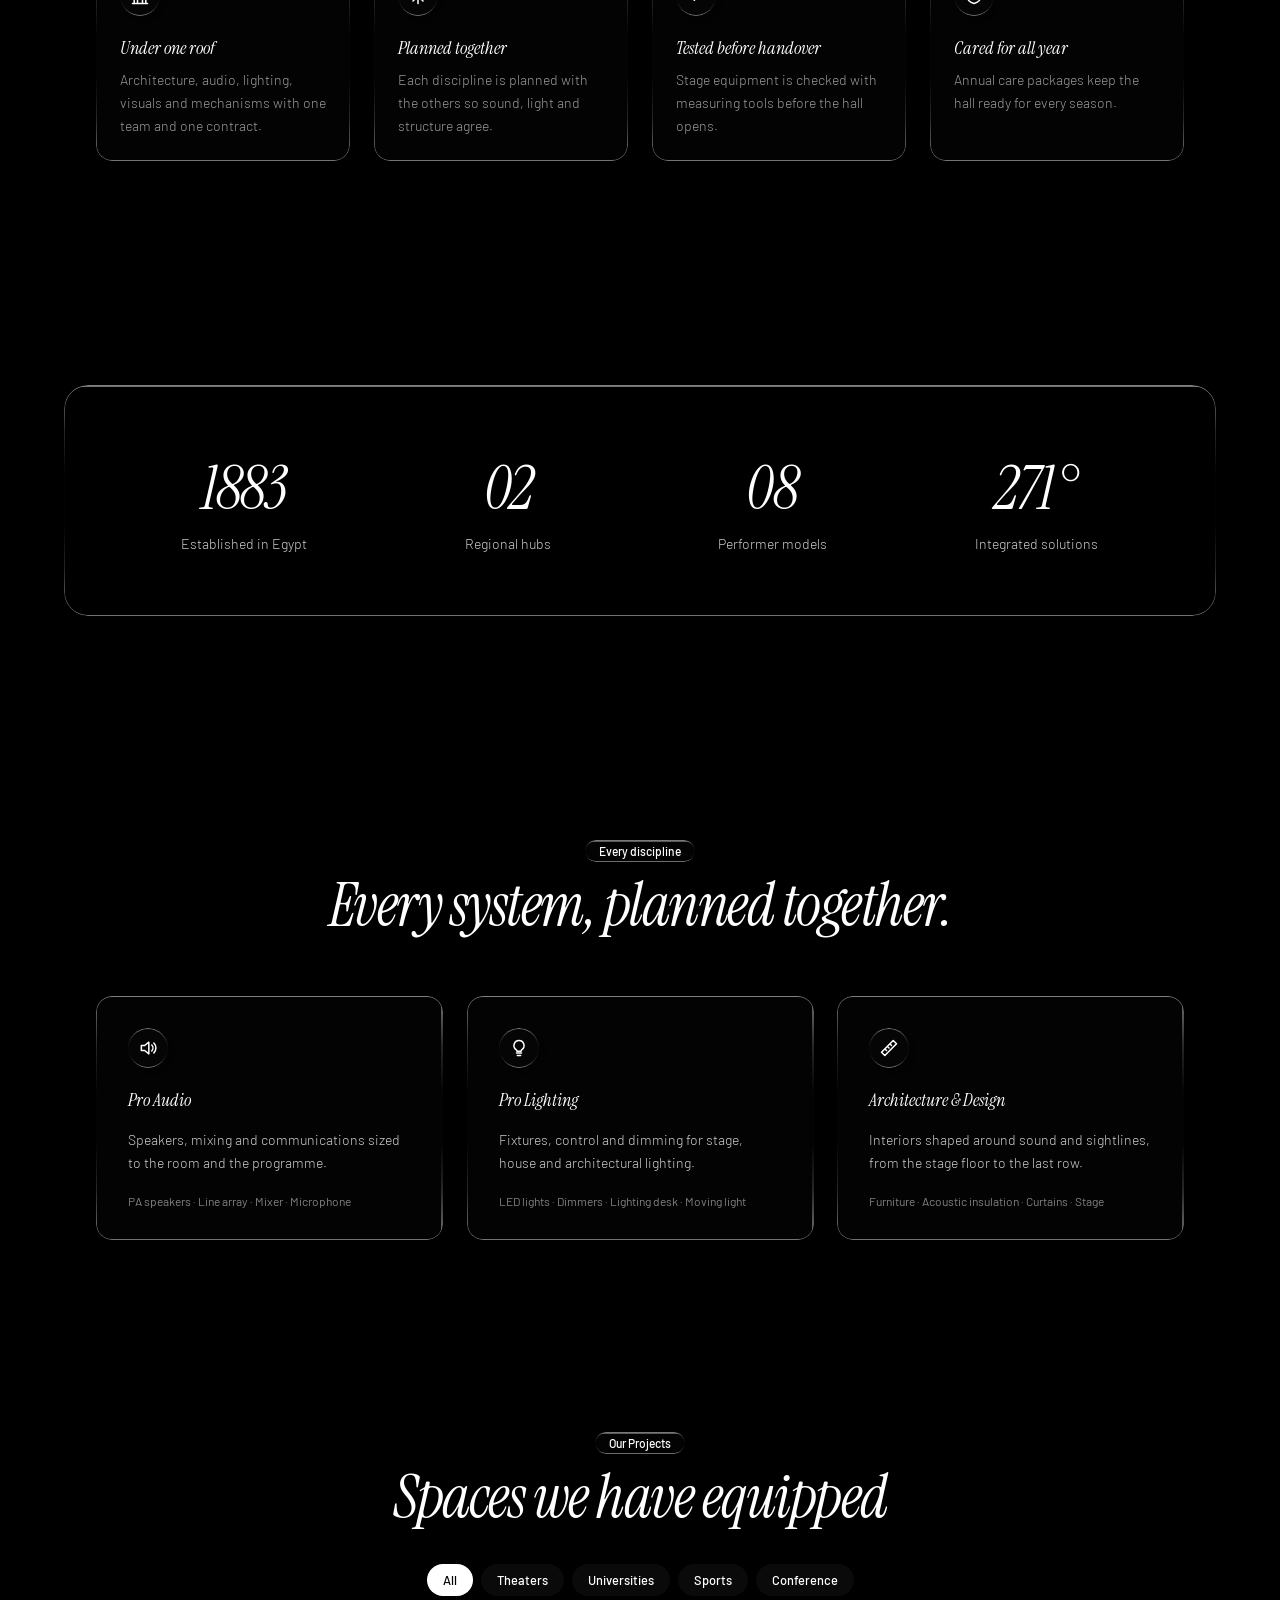
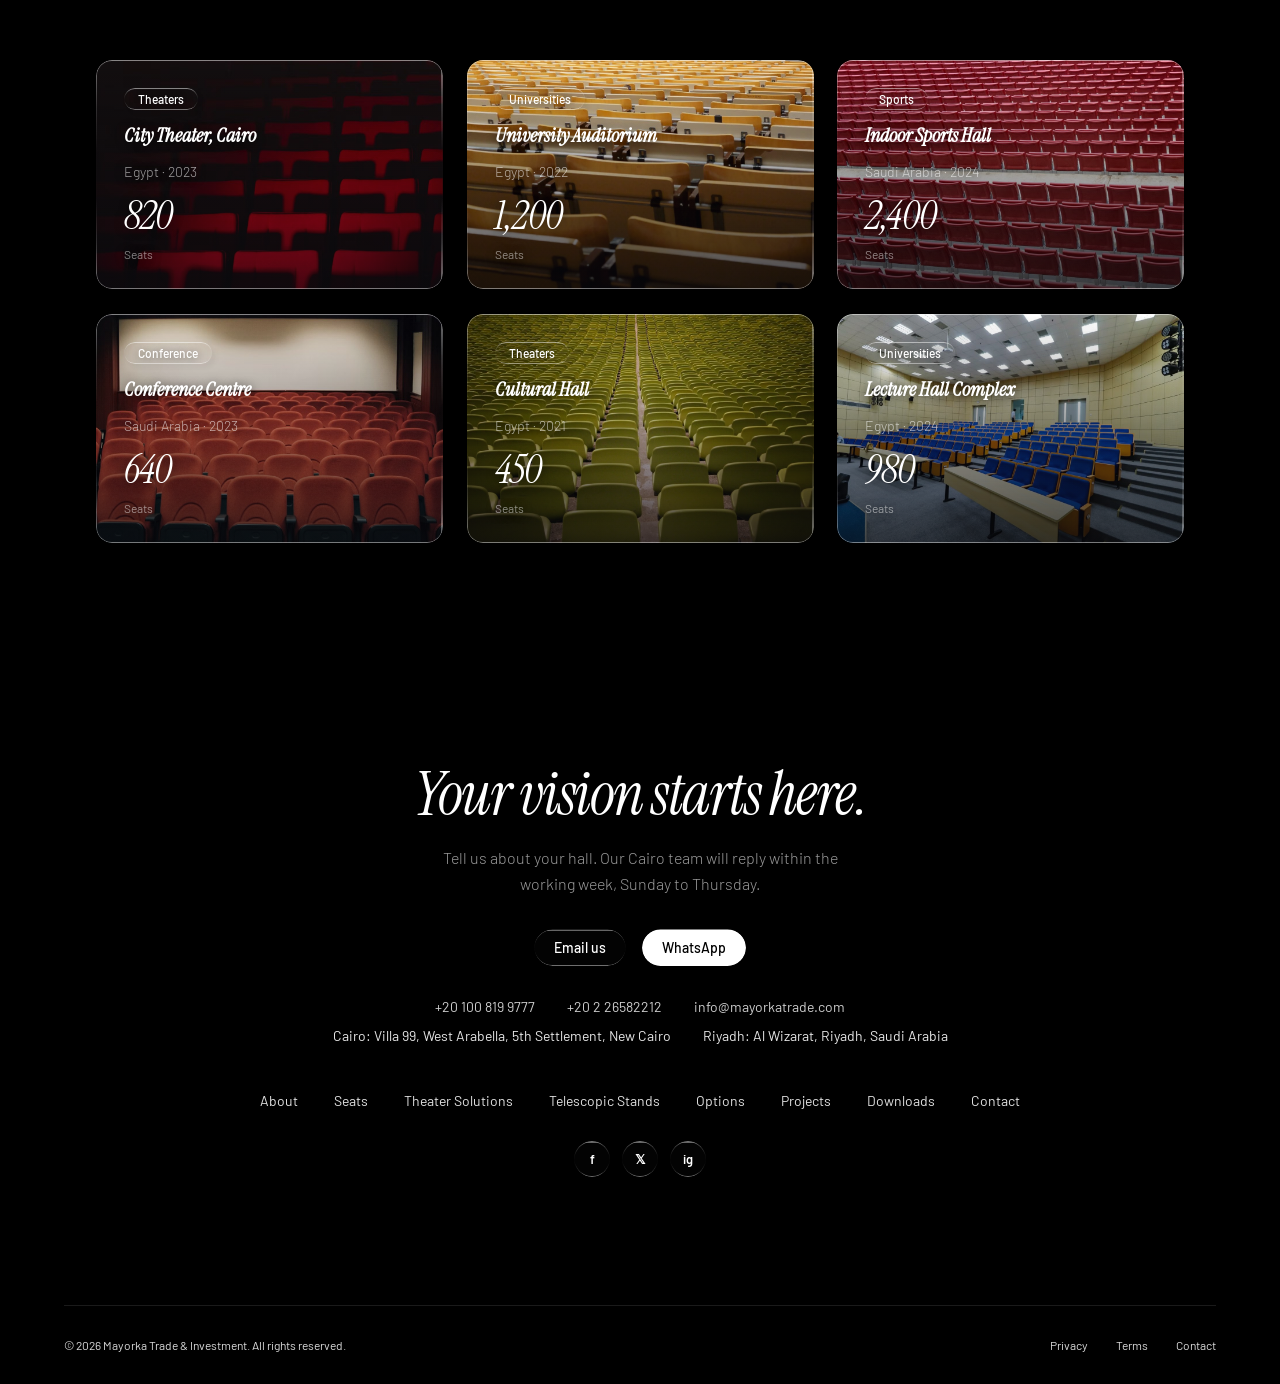
==== commit 70617133: "Update website" ====
--- a/index.html
+++ b/index.html
@@ -196,11 +196,12 @@
 @media(max-width:520px){#home .hbtns{border-radius:1.5rem;flex-direction:column;align-items:stretch}#home .hbtns .gbtn{justify-content:center}}
 </style>
 <link rel="stylesheet" href="theme.css">
+<link rel="icon" type="image/svg+xml" href="favicon.svg">
 </head>
 <body>
 <header>
   <nav>
-    <a href="index.html" class="logo" aria-label="Shoman"><svg viewBox="0 0 24 24" fill="none" stroke="currentColor" stroke-width="1.7" stroke-linecap="round" stroke-linejoin="round" style="width:1.6rem;height:1.6rem" aria-hidden="true"><path d="M4 4.5h16v7.5a8 8 0 0 1-16 0z"/><path d="M8 10.2q1.2-1 2.4 0M13.6 10.2q1.2-1 2.4 0"/><path d="M8.5 14.5q3.5 3.6 7 0"/></svg>Shoman</a>
+    <a href="index.html" class="logo" aria-label="Shoman"><svg class="lg-ico" viewBox="83 -1 247 242" aria-hidden="true"><path fill="currentColor" fill-rule="evenodd" d="M203.5 79.0 202.4 80.0 197.5 80.0 196.4 81.0 193.5 81.0 192.4 82.0 190.5 82.0 189.6 82.9 188.5 83.0 187.6 83.9 186.5 84.0 185.6 84.9 184.5 85.0 183.6 85.9 182.2 86.1 179.6 88.9 178.2 89.1 173.1 94.2 172.9 95.6 170.1 98.2 170.0 99.4 169.1 100.2 169.0 101.4 168.1 102.2 168.0 103.4 167.0 104.5 167.0 106.4 166.1 107.2 166.0 108.4 165.0 109.5 165.0 111.4 164.0 112.5 164.0 130.4 165.0 131.5 165.0 133.4 165.9 134.2 166.0 135.4 167.0 136.5 167.0 138.4 168.9 140.2 169.0 141.4 169.9 142.2 170.1 143.6 171.9 145.2 172.1 146.6 180.2 154.8 181.6 155.0 183.2 156.8 184.4 156.9 185.2 157.8 186.4 157.9 187.2 158.8 188.4 158.9 189.2 159.8 190.4 159.9 191.5 160.9 193.4 160.9 194.5 161.9 198.4 161.9 199.5 162.9 213.4 162.9 214.5 161.9 218.4 161.9 219.2 161.0 220.4 160.9 221.2 160.0 222.4 159.9 223.5 158.9 225.4 158.9 227.2 157.0 228.4 156.9 229.2 156.0 230.6 155.8 232.2 154.0 233.6 153.8 238.8 148.6 239.0 147.2 241.8 144.6 241.9 143.5 242.8 142.6 242.9 141.5 243.8 140.6 244.0 139.2 245.9 137.4 245.9 134.5 246.8 133.6 246.9 132.5 247.9 131.4 247.9 127.5 248.9 126.4 248.9 115.5 247.9 114.4 247.9 111.5 246.9 110.4 246.9 108.5 245.9 107.4 245.9 105.5 245.0 104.6 244.9 103.5 244.0 102.6 243.9 101.5 243.0 100.6 242.8 99.2 240.0 96.6 239.8 95.2 232.6 88.1 231.2 87.9 229.6 86.1 228.5 86.0 227.6 85.1 226.5 85.0 225.6 84.1 224.5 84.0 223.6 83.1 222.5 83.0 221.4 82.0 219.5 82.0 218.4 81.0 215.5 81.0 214.4 80.0 209.5 80.0 208.4 79.0ZM195.5 89.9 199.4 89.9 200.5 88.9 212.4 88.9 213.5 89.9 216.4 89.9 217.2 90.8 218.4 90.9 219.5 91.9 221.4 91.9 223.2 93.8 224.6 94.0 227.2 96.8 228.6 97.0 231.9 100.2 232.1 101.6 234.9 104.2 235.0 105.4 235.9 106.2 236.0 107.4 236.9 108.2 237.0 109.4 238.0 110.5 238.0 114.4 239.0 115.5 239.0 127.4 238.0 128.5 238.0 131.4 237.1 132.2 237.0 133.4 236.1 134.2 236.0 135.4 235.1 136.2 234.9 137.6 233.1 139.2 232.9 140.6 225.6 147.9 224.2 148.1 222.6 149.9 221.5 150.0 220.4 151.0 218.5 151.0 217.4 152.0 215.5 152.0 214.4 153.0 212.5 153.0 211.4 154.0 201.5 154.0 200.4 153.0 197.5 153.0 196.4 152.0 194.5 152.0 193.4 151.0 191.5 151.0 189.6 149.1 188.2 148.9 185.6 146.1 184.2 145.9 180.0 141.6 179.8 140.2 177.0 137.6 176.9 136.5 175.9 135.4 175.9 133.5 174.9 132.4 174.9 130.5 173.9 129.4 173.9 126.5 172.9 125.4 172.9 117.5 173.9 116.4 173.9 113.5 174.9 112.4 174.9 109.5 175.8 108.6 175.9 107.5 176.8 106.6 176.9 105.5 177.8 104.6 178.0 103.2 186.2 95.0 187.6 94.8 189.2 93.0 190.4 92.9 191.2 92.0 192.4 91.9 193.2 91.0 194.4 90.9ZM192.5 36.0 189.1 39.2 189.0 40.4 188.0 41.5 188.0 43.4 187.0 44.5 187.0 46.4 186.0 47.5 186.0 50.4 185.0 51.5 185.0 53.4 184.0 54.5 184.0 56.4 183.6 56.9 182.5 57.0 181.6 57.9 180.5 58.0 179.6 58.9 178.5 59.0 177.4 60.0 174.5 60.0 172.6 58.1 171.5 58.0 170.6 57.1 169.5 57.0 168.6 56.1 167.5 56.0 166.6 55.1 165.5 55.0 164.6 54.1 163.2 53.9 161.6 52.1 159.5 52.0 158.4 51.0 156.5 51.0 155.6 51.9 154.2 52.1 152.6 53.9 151.2 54.1 150.1 55.2 149.9 56.6 149.4 57.0 148.2 57.1 136.1 69.2 136.0 70.4 135.0 71.5 135.0 75.4 135.9 76.2 136.0 77.4 136.9 78.2 137.1 79.6 138.9 81.2 139.0 82.4 139.9 83.2 140.0 84.4 140.9 85.2 141.0 86.4 141.9 87.2 142.1 88.6 143.9 90.2 144.0 92.4 143.1 93.2 143.0 94.4 142.1 95.2 142.0 96.4 141.1 97.2 140.9 98.6 139.6 99.9 137.5 100.0 136.4 101.0 133.5 101.0 132.4 102.0 130.5 102.0 129.4 103.0 125.5 103.0 124.6 103.9 123.2 104.1 120.1 107.2 120.0 109.4 119.0 110.5 119.0 131.4 120.0 132.5 120.0 134.4 120.9 135.2 121.1 136.6 122.2 137.8 123.4 137.9 124.5 138.9 126.4 138.9 127.5 139.9 131.4 139.9 132.2 140.8 133.4 140.9 134.5 141.9 136.4 141.9 137.5 142.9 140.4 142.9 140.9 143.2 141.0 144.4 142.0 145.5 142.0 147.4 142.9 148.2 143.0 149.4 144.0 150.5 144.0 151.4 143.1 152.2 143.0 153.4 142.1 154.2 141.9 155.6 140.1 157.2 140.0 158.4 139.1 159.2 139.0 160.4 138.1 161.2 138.0 162.4 137.1 163.2 136.9 164.6 135.0 166.5 135.0 170.4 135.9 171.2 136.1 172.6 154.2 190.8 160.4 190.9 162.2 189.0 163.4 188.9 164.2 188.0 165.4 187.9 166.2 187.0 167.4 186.9 168.2 186.0 169.4 185.9 170.2 185.0 171.6 184.8 173.5 182.9 178.4 182.9 179.2 183.8 180.4 183.9 181.2 184.8 182.6 185.0 183.9 186.2 184.0 187.4 185.0 188.5 185.0 190.4 186.0 191.5 186.0 195.4 187.0 196.5 187.0 198.4 188.0 199.5 188.0 201.4 188.9 202.2 189.1 203.6 190.2 204.8 191.4 204.9 192.2 205.8 193.4 205.9 194.5 206.9 217.4 206.9 218.2 206.0 219.4 205.9 220.2 205.0 221.6 204.8 222.8 203.6 222.9 202.5 223.9 201.4 223.9 199.5 224.9 198.4 224.9 196.5 225.9 195.4 225.9 193.5 226.9 192.4 226.9 189.5 227.8 188.6 228.0 187.2 230.2 185.0 231.6 184.8 233.2 183.0 235.4 182.9 236.2 182.0 236.6 182.0 237.4 182.8 238.6 183.0 239.2 183.8 240.6 184.0 242.2 185.8 243.4 185.9 244.2 186.8 245.4 186.9 246.2 187.8 247.4 187.9 248.2 188.8 249.6 189.0 251.5 190.9 257.4 190.9 261.2 187.0 262.6 186.8 263.0 185.2 266.2 182.0 267.6 181.8 268.0 180.2 268.5 179.9 269.6 179.8 270.0 178.2 270.5 177.9 271.6 177.8 275.8 173.6 275.9 172.5 276.9 171.4 276.9 166.5 276.0 165.6 275.9 164.5 275.0 163.6 274.8 162.2 273.0 160.6 272.9 159.5 272.0 158.6 271.9 157.5 271.0 156.6 270.9 155.5 270.0 154.6 269.8 153.2 268.0 151.6 267.9 150.5 269.8 148.6 269.9 146.5 270.8 145.6 271.0 144.2 272.2 143.0 274.4 142.9 275.5 141.9 277.4 141.9 278.5 140.9 280.4 140.9 281.5 139.9 284.4 139.9 285.5 138.9 287.4 138.9 288.2 138.0 289.6 137.8 291.8 135.6 291.9 133.5 292.9 132.4 292.9 110.5 291.9 109.4 291.8 107.2 288.6 104.1 287.5 104.0 286.4 103.0 283.5 103.0 282.4 102.0 280.5 102.0 279.4 101.0 276.5 101.0 275.4 100.0 273.5 100.0 272.6 99.1 271.5 99.0 271.0 98.6 270.9 97.5 269.9 96.4 269.9 94.5 269.0 93.6 268.9 92.6 268.0 91.6 268.0 91.2 268.8 90.5 269.0 89.2 269.8 88.6 269.9 87.5 270.8 86.6 271.0 85.2 272.8 83.6 272.9 82.5 273.8 81.6 273.9 80.5 274.8 79.6 275.0 78.2 276.8 76.6 276.9 74.5 277.8 73.6 277.8 73.2 277.0 72.5 276.8 71.2 276.0 70.6 275.8 69.2 258.6 52.1 256.5 52.0 255.4 51.0 254.5 51.0 253.4 52.0 251.5 52.0 250.6 52.9 249.5 53.0 248.6 53.9 247.5 54.0 246.6 54.9 245.5 55.0 244.6 55.9 243.5 56.0 242.6 56.9 241.5 57.0 240.6 57.9 239.2 58.1 237.6 59.9 235.5 60.0 234.6 59.1 233.5 59.0 232.4 58.0 230.2 57.9 228.0 55.6 227.9 54.5 226.9 53.4 226.9 50.5 225.9 49.4 225.9 46.5 224.9 45.4 224.9 43.5 223.9 42.4 223.9 40.5 219.6 36.1ZM195.5 70.9 217.4 70.9 218.5 71.9 220.4 71.9 221.5 72.9 224.4 72.9 225.2 73.8 226.4 73.9 227.2 74.8 228.4 74.9 229.2 75.8 230.4 75.9 231.2 76.8 232.6 77.0 234.2 78.8 235.6 79.0 237.2 80.8 238.6 81.0 247.9 90.2 248.1 91.6 249.9 93.2 250.0 94.4 250.9 95.2 251.0 96.4 251.9 97.2 252.1 98.6 253.9 100.2 254.0 102.4 254.9 103.2 255.0 104.4 256.0 105.5 256.0 108.4 257.0 109.5 257.0 113.4 258.0 114.5 258.0 127.4 257.0 128.5 257.0 133.4 256.0 134.5 256.0 137.4 255.1 138.2 255.0 139.4 254.1 140.2 254.0 141.4 253.1 142.2 253.0 143.4 252.1 144.2 252.0 145.4 251.1 146.2 250.9 147.6 249.1 149.2 248.9 150.6 246.1 153.2 245.9 154.6 241.6 158.9 240.2 159.1 236.6 162.9 235.2 163.1 233.6 164.9 232.5 165.0 231.6 165.9 230.5 166.0 229.6 166.9 228.5 167.0 227.6 167.9 226.5 168.0 225.6 168.9 224.5 169.0 223.4 170.0 219.5 170.0 218.4 171.0 216.5 171.0 215.4 172.0 197.5 172.0 196.4 171.0 193.5 171.0 192.4 170.0 189.5 170.0 188.4 169.0 186.5 169.0 185.6 168.1 184.5 168.0 183.6 167.1 182.5 167.0 181.6 166.1 180.2 165.9 178.6 164.1 177.2 163.9 175.6 162.1 174.2 161.9 168.6 156.1 167.5 156.0 167.0 155.6 166.8 154.2 164.0 151.6 163.8 150.2 162.0 148.6 161.9 147.5 161.0 146.6 160.8 145.2 159.0 143.6 158.9 141.5 158.0 140.6 157.9 139.5 156.9 138.4 156.9 136.5 155.9 135.4 155.9 132.5 154.9 131.4 154.9 127.5 153.9 126.4 153.9 116.5 154.9 115.4 154.9 111.5 155.9 110.4 155.9 107.5 156.9 106.4 156.9 104.5 157.8 103.6 157.9 102.5 158.9 101.4 158.9 99.5 159.8 98.6 160.0 97.2 161.8 95.6 162.0 94.2 163.8 92.6 164.0 91.2 166.8 88.6 167.0 87.2 170.2 84.0 171.6 83.8 176.2 79.0 177.4 78.9 178.2 78.0 179.6 77.8 181.2 76.0 183.4 75.9 184.2 75.0 185.4 74.9 186.2 74.0 187.4 73.9 188.5 72.9 190.4 72.9 191.5 71.9 194.4 71.9ZM203.0 0.0 201.5 1.0 196.2 1.0 195.0 1.5 190.8 1.5 189.5 2.0 186.4 2.0 183.5 3.0 180.9 3.4 179.5 4.0 177.4 4.0 172.6 5.4 171.1 6.1 169.6 6.4 168.5 7.0 167.2 7.0 165.5 7.5 162.9 8.9 158.8 10.1 155.5 12.0 153.8 12.4 151.5 13.5 150.0 14.8 148.8 15.1 148.0 15.8 146.5 16.2 145.8 17.0 142.5 18.4 140.8 20.0 139.2 20.6 137.5 22.1 136.6 22.4 134.9 23.9 133.2 24.6 129.5 28.1 127.9 28.9 122.5 34.1 121.5 34.5 116.5 39.5 116.1 40.5 110.6 46.2 110.0 47.6 108.0 49.8 106.9 51.9 105.0 53.8 104.0 55.8 102.5 57.5 101.1 60.5 99.6 62.2 98.9 64.8 97.4 66.6 95.9 70.8 94.4 72.8 93.0 77.5 92.1 78.6 92.0 79.5 91.1 80.9 91.0 82.5 88.4 89.8 88.0 92.5 87.0 95.2 87.0 97.5 86.0 99.2 86.0 101.5 85.0 104.2 85.0 113.5 84.5 114.8 84.5 126.0 85.0 127.4 85.0 135.6 86.0 138.4 86.0 140.6 87.0 143.4 87.4 146.0 88.0 147.2 88.4 150.4 89.0 151.4 89.4 154.0 91.0 157.4 91.4 160.0 94.0 165.4 94.2 167.0 96.2 170.5 97.1 173.1 98.0 174.1 99.6 177.6 100.9 179.1 102.2 182.2 104.1 184.4 104.2 185.1 105.5 187.2 109.1 191.4 110.0 193.1 113.1 196.4 113.6 197.6 125.0 209.0 126.5 209.8 131.0 214.0 132.8 214.9 134.6 216.6 136.1 217.2 138.4 219.2 141.5 220.8 143.4 222.4 146.8 223.9 147.5 224.6 151.0 226.1 152.1 227.1 154.9 228.0 155.6 228.6 158.2 229.6 159.6 230.5 161.5 230.9 165.6 232.8 167.5 232.9 168.9 233.8 170.9 234.0 172.2 234.9 173.5 234.9 174.6 235.5 176.2 235.9 177.6 235.9 184.2 237.9 187.5 237.9 189.2 238.9 198.6 238.9 199.9 239.4 202.4 239.4 203.4 239.9 204.5 239.9 205.1 239.6 205.9 238.5 205.9 230.5 206.8 229.6 206.5 229.0 198.5 229.0 197.4 228.0 190.5 228.0 189.4 227.0 184.5 227.0 183.4 226.0 179.5 226.0 178.4 225.0 176.5 225.0 175.4 224.0 172.5 224.0 171.4 223.0 169.5 223.0 168.6 222.1 167.5 222.0 166.4 221.0 164.5 221.0 163.6 220.1 162.5 220.0 161.6 219.1 160.5 219.0 159.4 218.0 157.5 218.0 156.6 217.1 155.5 217.0 154.6 216.1 153.5 216.0 152.6 215.1 151.2 214.9 149.6 213.1 148.2 212.9 146.6 211.1 145.5 211.0 144.6 210.1 143.2 209.9 141.6 208.1 140.2 207.9 137.6 205.1 136.2 204.9 120.0 188.6 119.8 187.2 116.0 183.6 115.8 182.2 114.0 180.6 113.8 179.2 112.0 177.6 111.8 176.2 110.0 174.6 109.9 173.5 109.0 172.6 108.9 171.5 108.0 170.6 107.9 169.5 107.0 168.6 106.9 167.5 106.0 166.6 105.9 165.5 105.0 164.6 104.9 163.5 103.9 162.4 103.9 160.5 103.0 159.6 102.9 158.5 102.0 157.6 101.9 156.5 100.9 155.4 100.9 152.5 99.9 151.4 99.9 149.5 98.9 148.4 98.9 146.5 97.9 145.4 97.9 140.5 96.9 139.4 96.9 135.5 95.9 134.4 95.9 105.5 96.9 104.4 96.9 100.5 97.9 99.4 97.9 94.5 98.9 93.4 98.9 91.5 99.9 90.4 99.9 88.5 100.9 87.4 100.9 84.5 101.8 83.6 101.9 82.5 102.8 81.6 102.9 80.5 103.9 79.4 103.9 77.5 104.8 76.6 104.9 75.5 105.8 74.6 105.9 73.5 106.8 72.6 106.9 71.5 107.8 70.6 107.9 69.5 108.8 68.6 109.0 67.2 110.8 65.6 110.9 64.5 111.8 63.6 112.0 62.2 113.8 60.6 114.0 59.2 116.8 56.6 117.0 55.2 120.8 51.6 121.0 50.2 133.2 38.0 134.6 37.8 138.2 34.0 139.6 33.8 142.2 31.0 143.4 30.9 144.2 30.0 145.6 29.8 147.2 28.0 148.6 27.8 150.2 26.0 151.4 25.9 152.2 25.0 153.4 24.9 154.2 24.0 155.4 23.9 156.2 23.0 157.4 22.9 158.2 22.0 159.4 21.9 160.2 21.0 161.4 20.9 162.5 19.9 164.4 19.9 165.2 19.0 166.4 18.9 167.5 17.9 169.4 17.9 170.5 16.9 173.4 16.9 174.5 15.9 176.4 15.9 177.5 14.9 181.4 14.9 182.5 13.9 185.4 13.9 186.5 12.9 190.4 12.9 191.5 11.9 205.6 11.8 205.9 11.4 205.9 1.4 204.6 0.0Z"/><path fill="currentColor" fill-rule="evenodd" d="M195.5 90.0 194.6 90.9 193.5 91.0 192.6 91.9 191.5 92.0 190.6 92.9 189.2 93.1 187.6 94.9 186.2 95.1 178.1 103.2 178.0 104.4 177.1 105.2 177.0 106.4 176.1 107.2 176.0 108.4 175.0 109.5 175.0 112.4 174.0 113.5 174.0 116.4 173.0 117.5 173.0 125.4 174.0 126.5 174.0 129.4 175.0 130.5 175.0 132.4 176.0 133.5 176.0 135.4 176.9 136.2 177.1 137.6 179.9 140.2 180.1 141.6 184.2 145.8 185.6 146.0 188.2 148.8 189.6 149.0 191.5 150.9 193.4 150.9 194.5 151.9 196.4 151.9 197.5 152.9 200.4 152.9 201.5 153.9 211.4 153.9 212.5 152.9 214.4 152.9 215.5 151.9 217.4 151.9 218.5 150.9 220.4 150.9 221.2 150.0 222.6 149.8 224.2 148.0 225.6 147.8 232.8 140.6 233.0 139.2 234.8 137.6 234.9 136.5 235.8 135.6 235.9 134.5 236.8 133.6 236.9 132.5 237.9 131.4 237.9 128.5 238.9 127.4 238.9 115.5 237.9 114.4 237.9 110.5 237.0 109.6 236.9 108.5 236.0 107.6 235.9 106.5 235.0 105.6 234.8 104.2 232.0 101.6 231.8 100.2 228.6 97.1 227.2 96.9 224.6 94.1 223.2 93.9 221.4 92.0 219.5 92.0 218.6 91.1 217.5 91.0 216.4 90.0 213.5 90.0 212.4 89.0 200.5 89.0 199.4 90.0ZM201.5 97.9 211.4 97.9 212.5 98.9 214.4 98.9 215.2 99.8 216.4 99.9 217.2 100.8 218.6 101.0 220.2 102.8 221.6 103.0 224.9 106.2 225.1 107.6 226.9 109.2 227.1 110.6 228.9 112.2 229.0 114.4 230.0 115.5 230.0 127.4 229.1 128.2 229.0 129.4 228.1 130.2 228.0 131.4 227.1 132.2 226.9 133.6 225.1 135.2 224.9 136.6 222.6 138.9 221.2 139.1 218.6 141.9 217.5 142.0 216.4 143.0 214.5 143.0 213.4 144.0 210.5 144.0 209.4 145.0 204.5 145.0 203.4 144.0 198.5 144.0 197.6 143.1 196.5 143.0 195.6 142.1 194.2 141.9 192.6 140.1 191.2 139.9 186.0 134.6 185.9 133.5 185.0 132.6 184.9 131.5 184.0 130.6 183.9 129.5 182.9 128.4 182.9 114.5 183.8 113.6 183.9 112.5 184.8 111.6 184.9 110.5 185.8 109.6 186.0 108.2 192.2 102.0 193.4 101.9 194.2 101.0 195.4 100.9 196.2 100.0 197.4 99.9 198.5 98.9 200.4 98.9ZM195.5 71.0 194.4 72.0 191.5 72.0 190.4 73.0 188.5 73.0 187.6 73.9 186.5 74.0 185.6 74.9 184.5 75.0 183.4 76.0 181.5 76.0 179.6 77.9 178.5 78.0 177.6 78.9 176.2 79.1 171.6 83.9 170.2 84.1 167.1 87.2 166.9 88.6 164.1 91.2 163.9 92.6 162.1 94.2 161.9 95.6 160.1 97.2 160.0 98.4 159.0 99.5 159.0 101.4 158.1 102.2 158.0 103.4 157.0 104.5 157.0 106.4 156.0 107.5 156.0 110.4 155.0 111.5 155.0 115.4 154.0 116.5 154.0 126.4 155.0 127.5 155.0 131.4 156.0 132.5 156.0 135.4 157.0 136.5 157.0 138.4 157.9 139.2 158.0 140.4 159.0 141.5 159.1 143.6 160.9 145.2 161.0 146.4 161.9 147.2 162.1 148.6 163.9 150.2 164.1 151.6 166.9 154.2 167.1 155.6 168.6 156.0 174.2 161.8 175.6 162.0 177.2 163.8 178.6 164.0 180.2 165.8 181.4 165.9 182.2 166.8 183.4 166.9 184.2 167.8 185.4 167.9 186.5 168.9 188.4 168.9 189.5 169.9 192.4 169.9 193.5 170.9 196.4 170.9 197.5 171.9 215.4 171.9 216.5 170.9 218.4 170.9 219.5 169.9 223.4 169.9 224.2 169.0 225.4 168.9 226.2 168.0 227.4 167.9 228.2 167.0 229.4 166.9 230.2 166.0 231.4 165.9 232.2 165.0 233.6 164.8 235.2 163.0 236.6 162.8 240.2 159.0 241.6 158.8 245.8 154.6 246.0 153.2 248.8 150.6 249.0 149.2 250.8 147.6 250.9 146.5 251.8 145.6 251.9 144.5 252.8 143.6 252.9 142.5 253.8 141.6 253.9 140.5 254.8 139.6 254.9 138.5 255.9 137.4 255.9 134.5 256.9 133.4 256.9 128.5 257.9 127.4 257.9 114.5 256.9 113.4 256.9 109.5 255.9 108.4 255.9 105.5 255.0 104.6 254.9 103.5 253.9 102.4 253.9 100.5 252.0 98.6 251.9 97.5 251.0 96.6 250.9 95.5 250.0 94.6 249.8 93.2 248.0 91.6 247.8 90.2 238.6 81.1 237.2 80.9 235.6 79.1 234.2 78.9 232.6 77.1 231.5 77.0 230.6 76.1 229.5 76.0 228.6 75.1 227.5 75.0 226.6 74.1 225.5 74.0 224.4 73.0 221.5 73.0 220.4 72.0 218.5 72.0 217.4 71.0ZM203.5 78.9 208.4 78.9 209.5 79.9 214.4 79.9 215.5 80.9 218.4 80.9 219.5 81.9 221.4 81.9 222.2 82.8 223.4 82.9 224.2 83.8 225.4 83.9 226.2 84.8 227.4 84.9 228.2 85.8 229.6 86.0 231.2 87.8 232.6 88.0 239.9 95.2 240.1 96.6 242.9 99.2 243.0 100.4 243.9 101.2 244.0 102.4 244.9 103.2 245.0 104.4 246.0 105.5 246.0 107.4 247.0 108.5 247.0 110.4 248.0 111.5 248.0 114.4 249.0 115.5 249.0 126.4 248.0 127.5 248.0 131.4 247.1 132.2 247.0 133.4 246.0 134.5 246.0 137.4 244.1 139.2 244.0 140.4 243.1 141.2 243.0 142.4 242.1 143.2 241.9 144.6 239.1 147.2 238.9 148.6 233.6 153.9 232.2 154.1 230.6 155.9 229.5 156.0 228.6 156.9 227.2 157.1 225.6 158.9 223.5 159.0 222.6 159.9 221.5 160.0 220.6 160.9 219.5 161.0 218.4 162.0 214.5 162.0 213.4 163.0 199.5 163.0 198.4 162.0 194.5 162.0 193.4 161.0 191.5 161.0 190.6 160.1 189.5 160.0 188.6 159.1 187.5 159.0 186.6 158.1 185.5 158.0 184.6 157.1 183.2 156.9 181.6 155.1 180.2 154.9 172.0 146.6 171.8 145.2 170.0 143.6 169.9 142.5 169.0 141.6 168.8 140.2 167.0 138.6 166.9 136.5 166.0 135.6 165.9 134.5 164.9 133.4 164.9 131.5 163.9 130.4 163.9 112.5 164.9 111.4 164.9 109.5 165.8 108.6 165.9 107.5 166.9 106.4 166.9 104.5 167.8 103.6 167.9 102.5 168.8 101.6 168.9 100.5 169.8 99.6 170.0 98.2 172.8 95.6 173.0 94.2 178.2 89.0 179.6 88.8 182.2 86.0 183.4 85.9 184.2 85.0 185.4 84.9 186.2 84.0 187.4 83.9 188.2 83.0 189.4 82.9 190.5 81.9 192.4 81.9 193.5 80.9 196.4 80.9 197.5 79.9 202.4 79.9ZM206.8 0.9 206.0 1.5 206.0 10.4 207.2 11.8 217.4 11.9 218.5 12.9 224.4 12.9 225.5 13.9 228.4 13.9 229.5 14.9 233.4 14.9 234.5 15.9 237.4 15.9 238.5 16.9 241.4 16.9 242.2 17.8 243.4 17.9 244.5 18.9 246.4 18.9 247.2 19.8 248.4 19.9 249.2 20.8 250.4 20.9 251.5 21.9 253.4 21.9 254.2 22.8 255.4 22.9 256.2 23.8 257.4 23.9 258.2 24.8 259.4 24.9 260.2 25.8 261.6 26.0 263.2 27.8 264.6 28.0 266.2 29.8 267.4 29.9 268.2 30.8 269.6 31.0 271.2 32.8 272.6 33.0 276.2 36.8 277.6 37.0 285.2 44.8 286.6 45.0 287.0 45.5 287.1 46.6 291.9 51.2 292.1 52.6 295.9 56.2 296.1 57.6 298.9 60.2 299.1 61.6 300.9 63.2 301.0 64.4 301.9 65.2 302.1 66.6 303.9 68.2 304.0 69.4 304.9 70.2 305.0 71.4 306.0 72.5 306.0 74.4 306.9 75.2 307.0 76.4 307.9 77.2 308.0 78.4 308.9 79.2 309.0 80.4 309.9 81.2 310.0 82.4 311.0 83.5 311.0 86.4 312.0 87.5 312.0 89.4 312.9 90.2 313.0 91.4 314.0 92.5 314.0 98.4 315.0 99.5 315.0 102.4 316.0 103.5 316.0 107.4 317.0 108.5 317.0 131.4 316.0 132.5 316.0 137.4 315.0 138.5 315.0 141.4 314.0 142.5 314.0 147.4 313.0 148.5 313.0 150.4 312.0 151.5 312.0 153.4 311.0 154.5 311.0 156.4 310.0 157.5 310.0 159.4 309.1 160.2 309.0 161.4 308.1 162.2 308.0 163.4 307.1 164.2 307.0 165.4 306.0 166.5 306.0 168.4 304.1 170.2 304.0 171.4 303.1 172.2 303.0 173.4 302.1 174.2 301.9 175.6 300.1 177.2 299.9 178.6 298.1 180.2 297.9 181.6 295.1 184.2 294.9 185.6 291.1 189.2 290.9 190.6 280.6 200.9 279.2 201.1 273.6 206.9 272.2 207.1 270.6 208.9 269.2 209.1 267.6 210.9 266.5 211.0 265.6 211.9 264.2 212.1 262.6 213.9 261.5 214.0 260.6 214.9 259.5 215.0 258.6 215.9 257.5 216.0 256.6 216.9 255.5 217.0 254.6 217.9 253.5 218.0 252.6 218.9 251.5 219.0 250.6 219.9 249.5 220.0 248.4 221.0 246.5 221.0 245.6 221.9 244.5 222.0 243.4 223.0 240.5 223.0 239.4 224.0 237.5 224.0 236.4 225.0 234.5 225.0 233.4 226.0 228.5 226.0 227.4 227.0 223.5 227.0 222.4 228.0 214.5 228.0 213.4 229.0 207.2 229.1 206.0 230.5 206.1 238.6 208.2 239.9 213.5 239.9 214.5 239.4 223.6 238.9 227.2 237.9 228.6 237.9 234.2 236.2 237.4 236.1 238.8 235.4 241.6 234.9 243.2 233.9 248.1 232.5 249.5 231.6 251.5 231.1 259.9 227.5 262.5 225.9 267.0 223.9 268.1 222.9 271.6 221.1 272.9 220.0 274.2 219.4 276.4 217.6 278.2 216.6 280.2 214.8 282.6 213.2 288.6 208.2 298.9 198.0 300.6 195.4 303.6 192.2 308.9 185.0 310.9 181.0 313.1 177.6 319.5 164.6 321.2 160.1 321.5 158.5 323.4 154.2 324.2 151.2 324.4 149.0 325.2 145.2 326.2 142.4 326.4 140.4 327.2 137.9 327.2 132.5 327.9 130.6 327.9 127.1 328.4 122.1 328.4 115.2 327.9 113.6 327.9 109.1 327.1 106.2 327.2 102.8 326.9 100.4 324.5 92.4 324.2 89.4 323.4 86.5 321.6 82.6 321.1 80.4 318.6 73.9 317.6 72.2 317.2 70.8 310.9 58.9 309.8 57.6 308.9 55.9 304.4 49.5 299.9 43.8 293.9 37.8 292.1 35.6 291.1 35.0 285.2 29.2 283.2 28.1 281.0 26.0 279.1 25.0 278.2 24.1 276.2 23.1 273.5 20.6 272.1 20.1 268.5 17.6 261.1 14.0 259.6 12.8 255.4 11.2 252.2 9.6 244.0 6.9 242.6 6.0 241.2 6.0 236.9 4.5 233.1 4.0 229.4 2.8 226.8 2.5 225.6 2.0 216.6 1.5 215.5 1.0 212.4 0.8Z"/></svg>Shoman</a>
     <div class="lg bar">
       <div class="links"><a href="index.html" class="nl on" data-en="Home" data-ar="الرئيسية">Home</a><a href="about.html" class="nl" data-en="About Us" data-ar="من نحن">About Us</a><div class="has-dd"><a href="theater.html" class="nl" aria-haspopup="true"><span data-en="Theater Solutions" data-ar="حلول المسارح">Theater Solutions</span><svg viewBox="0 0 24 24" fill="none" stroke="currentColor" stroke-width="2" style="width:.8em;height:.8em"><path d="m6 9 6 6 6-6"/></svg></a><div class="dd" role="menu"><div class="dd-in lgs"><a class="all" href="theater.html" role="menuitem" data-en="All Theater Solutions" data-ar="كل حلول المسارح">All Theater Solutions</a><a href="theater.html#svc-arch" role="menuitem" data-en="Architecture &amp; Design" data-ar="العمارة والتصميم">Architecture &amp; Design</a><a href="theater.html#svc-audio" role="menuitem" data-en="Pro Audio" data-ar="الصوتيات الاحترافية">Pro Audio</a><a href="theater.html#svc-light" role="menuitem" data-en="Pro Lighting" data-ar="الإضاءة الاحترافية">Pro Lighting</a><a href="theater.html#svc-visual" role="menuitem" data-en="Visual &amp; Effects" data-ar="المؤثرات البصرية">Visual &amp; Effects</a><a href="theater.html#svc-mech" role="menuitem" data-en="Mechanism" data-ar="الميكانيزم">Mechanism</a><a href="theater.html#svc-care" role="menuitem" data-en="Annual Care Packages" data-ar="باقات الصيانة السنوية">Annual Care Packages</a></div></div></div><a href="projects.html" class="nl" data-en="Our Projects" data-ar="مشاريعنا">Our Projects</a></div>
       <button class="lang" id="lang" aria-label="Switch language">عربي</button>
--- a/theme.css
+++ b/theme.css
@@ -34,7 +34,7 @@
 /* =====================================================================
    FX layer: scroll progress, parallax, header tuck, card spotlight, softer reveals
    ===================================================================== */
-.shoman-progress{position:fixed;top:0;left:0;right:0;height:2px;z-index:200;pointer-events:none;transform:scaleX(0);transform-origin:left;background:linear-gradient(90deg,#8b7cff,#ff8fb1)}
+.shoman-progress{position:fixed;top:0;left:0;right:0;height:2px;z-index:200;pointer-events:none;transform:scaleX(0);transform-origin:left;background:linear-gradient(90deg,var(--accent),var(--accent-2))}
 html[dir="rtl"] .shoman-progress{transform-origin:right}
 /* section videos drift slower than the page; hero content eases out */
 html.fx .sec>.vb{transform:translate3d(0,var(--py,0px),0) scale(1.1)!important;will-change:transform}
@@ -60,7 +60,7 @@
 .shoman-curtain{position:fixed;inset:0;z-index:9999;display:grid;place-items:center;pointer-events:all;
   background:radial-gradient(120% 90% at 50% 100%,#2a2150 0%,#0b0a14 55%,#000 100%);
   clip-path:inset(100% 0 0 0);transition:clip-path .62s cubic-bezier(.76,0,.24,1)}
-.shoman-curtain::after{content:'';position:absolute;left:0;right:0;top:0;height:2px;background:linear-gradient(90deg,#8b7cff,#ff8fb1);transform:scaleX(0);transform-origin:left;transition:transform .9s cubic-bezier(.22,1,.36,1) .15s}
+.shoman-curtain::after{content:'';position:absolute;left:0;right:0;top:0;height:2px;background:linear-gradient(90deg,var(--accent),var(--accent-2));transform:scaleX(0);transform-origin:left;transition:transform .9s cubic-bezier(.22,1,.36,1) .15s}
 .shoman-curtain span{font:italic 400 clamp(2.2rem,7vw,4.5rem)/1 'Instrument Serif','Cairo',serif;letter-spacing:-.02em;color:#fff;opacity:0;transform:translateY(24px);transition:opacity .45s ease .2s,transform .6s cubic-bezier(.22,1,.36,1) .2s}
 .shoman-curtain.in{clip-path:inset(0 0 0 0)}
 .shoman-curtain.in::after{transform:scaleX(1)}
@@ -72,14 +72,14 @@
 
 /* 3D tilt on cards (spotlight already follows the pointer) */
 html.fx :is(.card,.pc,.pcard):hover{transform:perspective(900px) rotateX(var(--rx,0deg)) rotateY(var(--ry,0deg)) translateY(-5px) scale(1.012)!important;
-  transition:transform .14s ease-out,background-color .3s ease,border-color .3s ease,box-shadow .4s ease!important;
-  box-shadow:0 24px 50px -18px rgba(139,124,255,.35),inset 0 1px 1px rgba(255,255,255,.15)}
+  transition:transform .14s ease-out,background-color .3s ease,border-color .3s ease,box-shadow .8s cubic-bezier(.22,1,.36,1)!important;
+  box-shadow:0 18px 40px -22px rgba(232,201,184,.15),inset 0 1px 1px rgba(255,255,255,.1)}
+html.js.fx :is(.card,.pc,.pcard).rise{transition:opacity 1s var(--ease),transform .5s var(--ease),filter 1s var(--ease),background-color .3s ease,border-color .3s ease,box-shadow .8s var(--ease)}
 html.fx :is(.card,.pc,.pcard){will-change:transform}
 
 /* media frames lean slightly with scroll speed; hover zoom on their video/image */
-html.fx .media{transform:skewY(var(--sk,0deg));transition:transform .2s linear}
-.media>*{transition:transform 1.2s cubic-bezier(.22,1,.36,1)}
-.media:hover>*{transform:scale(1.05)}
+html.fx .media{transform:none;isolation:isolate;clip-path:inset(0 round 1rem)}
+.media>.vb,.media:hover>.vb{transform:none!important;transition:none}
 
 /* hero leans toward pointer (translate property, so it never fights the scroll transform) */
 
@@ -108,7 +108,7 @@
 /* nav links: underline draws in from the middle */
 
 /* gentle focus on everything that scrolls into place */
-::selection{background:rgba(139,124,255,.45);color:#fff}
+::selection{background:rgba(232,201,184,.85);color:#1c1411}
 
 @media(prefers-reduced-motion:reduce){.shoman-curtain{display:none}html.fx .hv:not(.hv-in){opacity:1;transform:none;filter:none}html.fx .media{transform:none}html.fx :is(.card,.pc,.pcard):hover{transform:none!important}#home .hin{translate:none}}
 
@@ -294,3 +294,21 @@
 
 /* theater page strip: a touch slower */
 .mq.mq-slow .mq-t{animation-duration:44s}
+
+/* ---------- logo: gear mark + SHOMAN wordmark (EN) / شومان (AR), same box in both ---------- */
+.logo{gap:.7rem}
+.logo .lg-ico{height:1.55rem;width:auto;flex:none;display:block}
+.logo .lg-name{display:inline-flex;align-items:center;height:1.1rem}
+.logo .lg-wm{height:1rem;width:auto;display:block}
+.logo .lg-ar{display:none;font:800 1.2rem/1 'Cairo','Barlow',sans-serif;letter-spacing:0}
+html[lang=ar] .logo .lg-en{display:none}
+html[lang=ar] .logo .lg-ar{display:inline}
+.sr-only{position:absolute;width:1px;height:1px;overflow:hidden;clip:rect(0 0 0 0);white-space:nowrap}
+@media(max-width:400px){.logo .lg-ico{height:1.25rem}.logo .lg-wm{height:.82rem}.logo{gap:.5rem}}
+.logo .lg-ico{will-change:transform}
+@keyframes gearspin{to{transform:rotate(360deg)}}
+.shoman-curtain span{display:block;line-height:0}.shoman-curtain .cg{width:clamp(2.25rem,6vw,3.5rem);height:auto;animation:gearspin 2.4s linear infinite}
+
+/* logo + accent: champagne pink */
+:root{--accent:#E8C9B8;--accent-2:#F6DDD0}
+.logo,.logo .lg-ico{color:#fff}
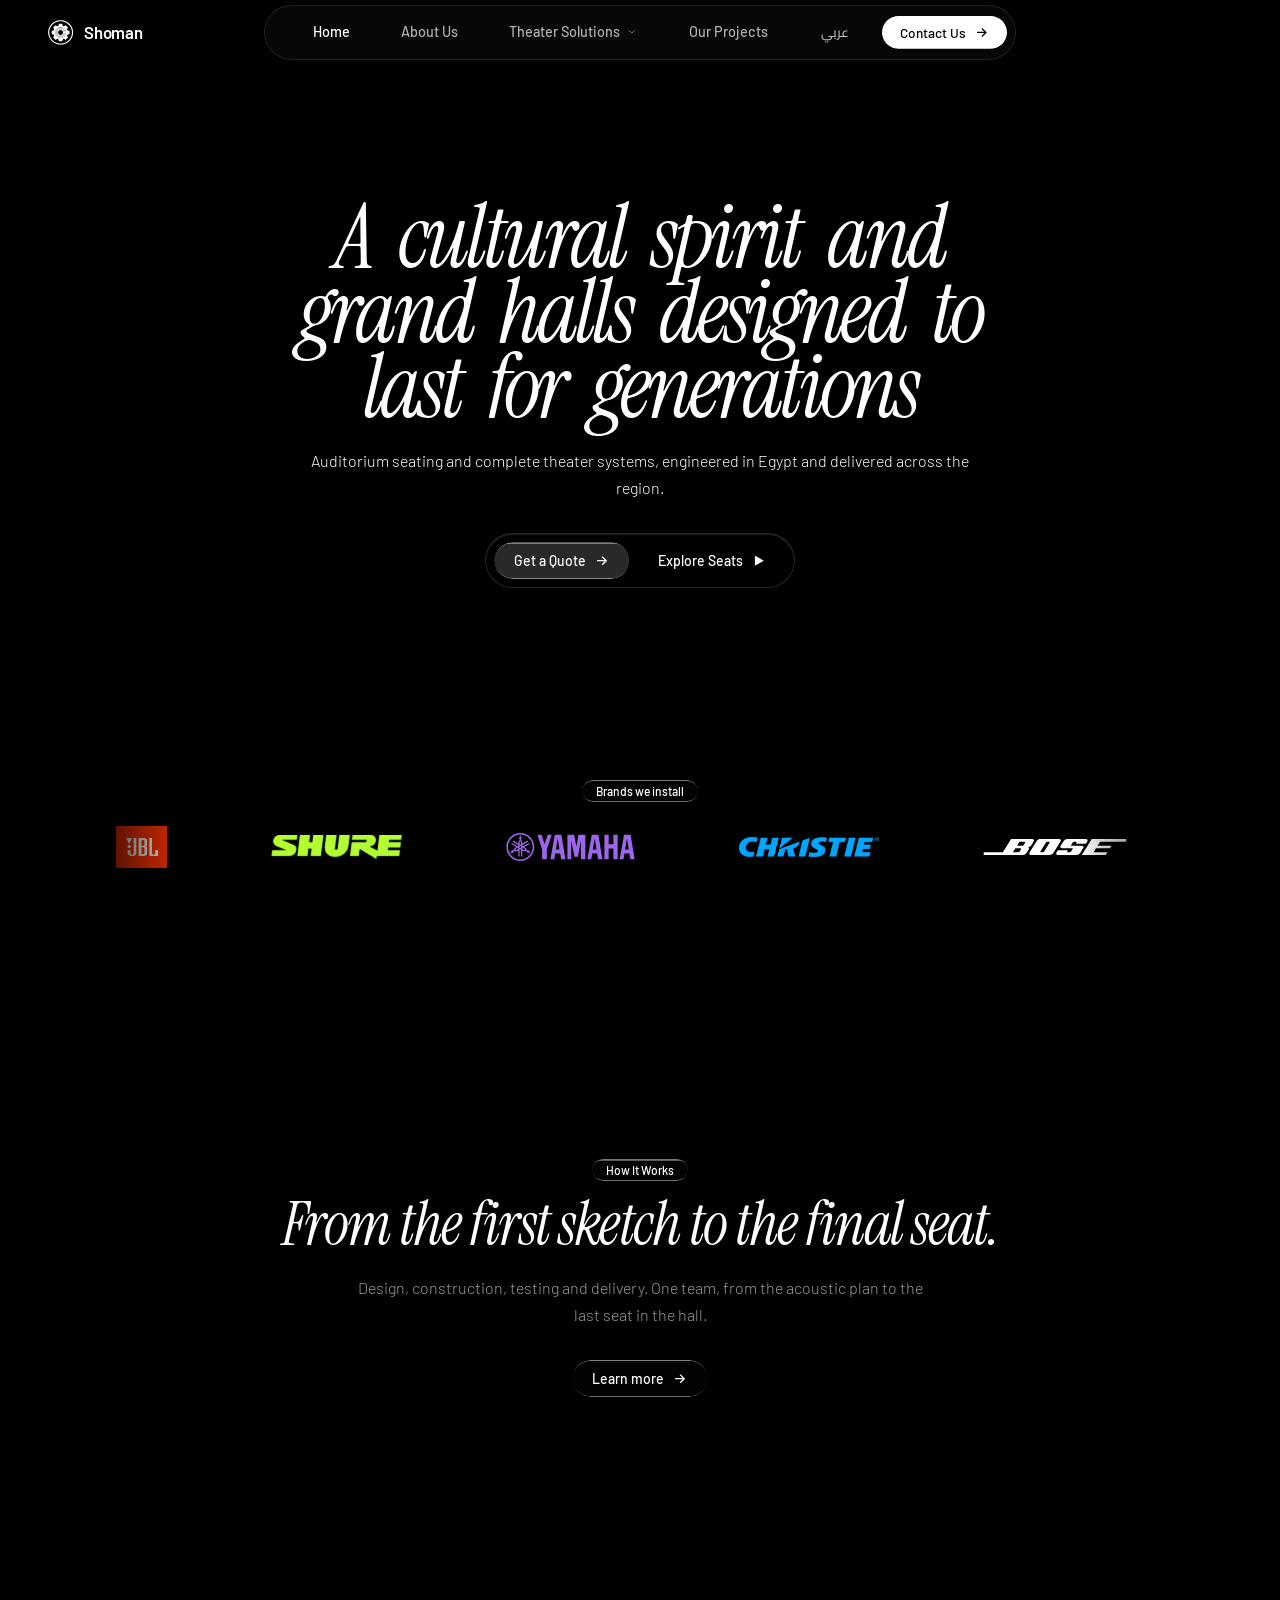
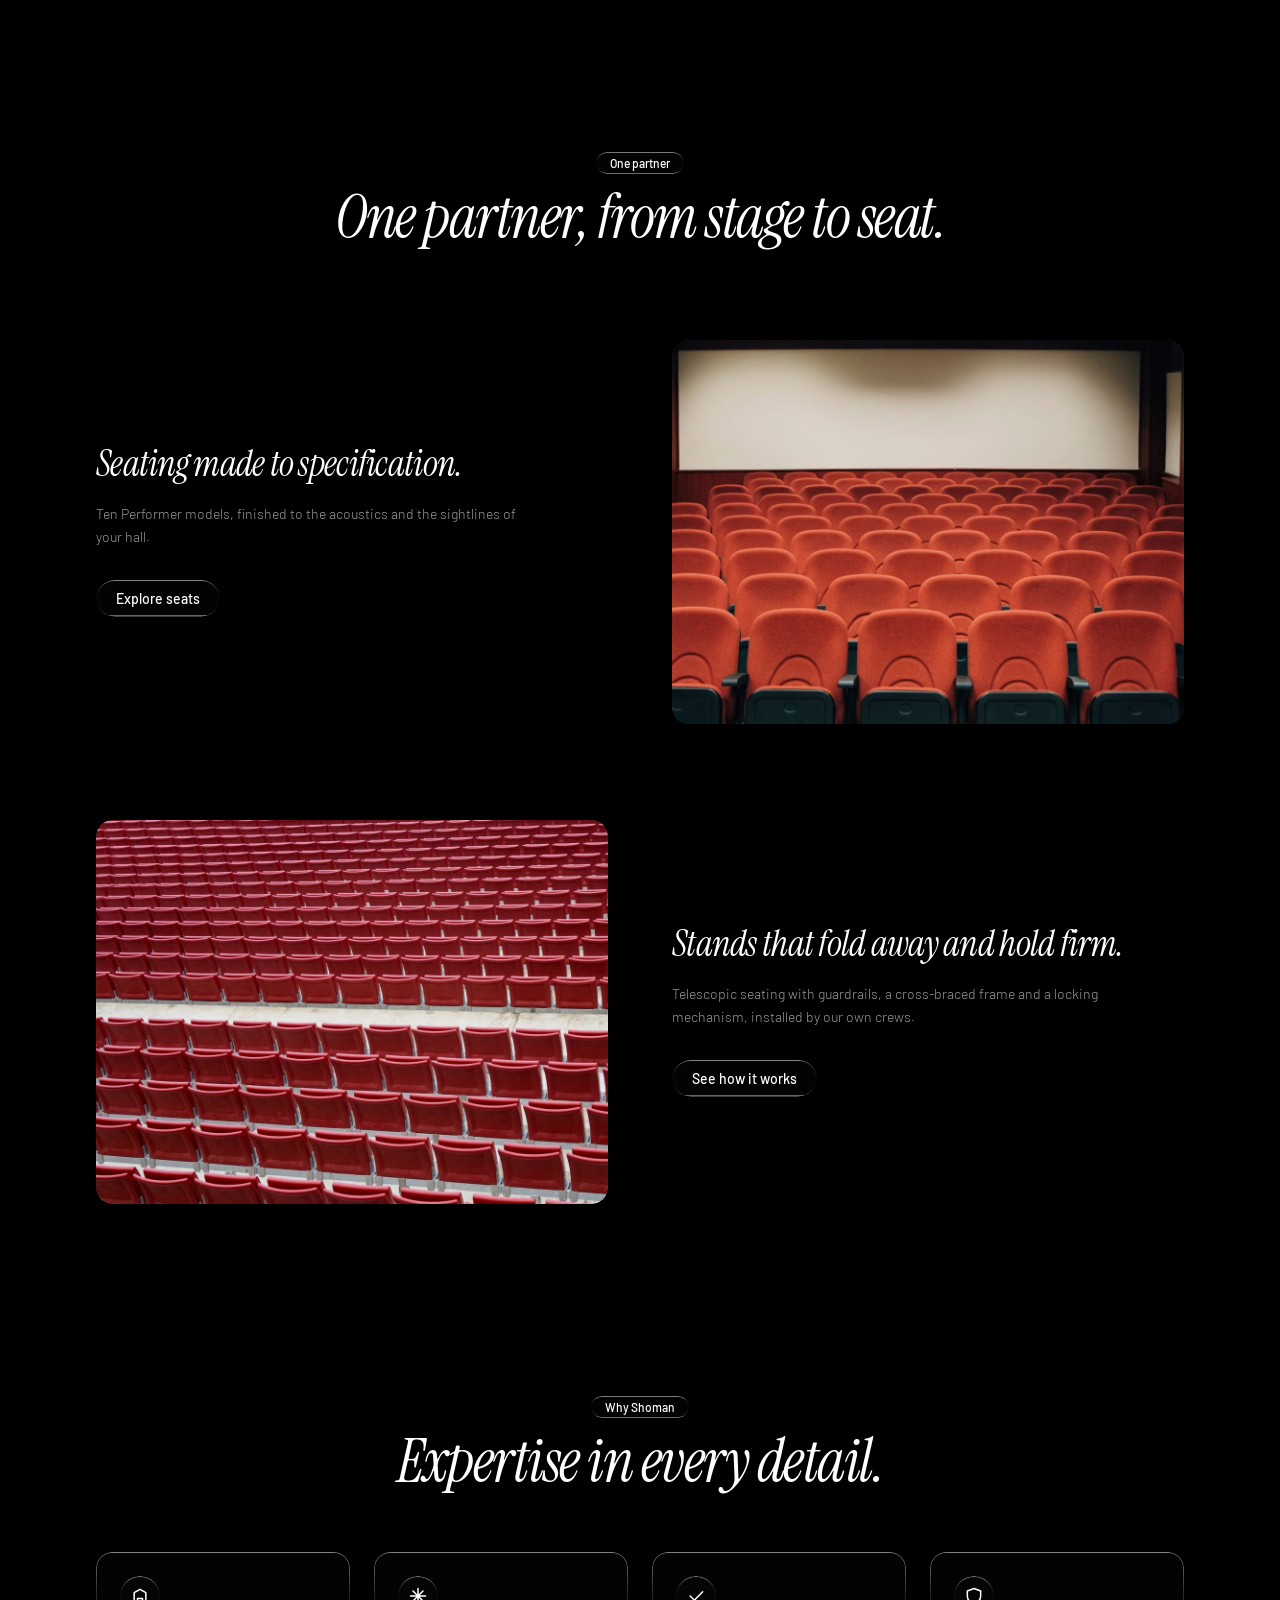
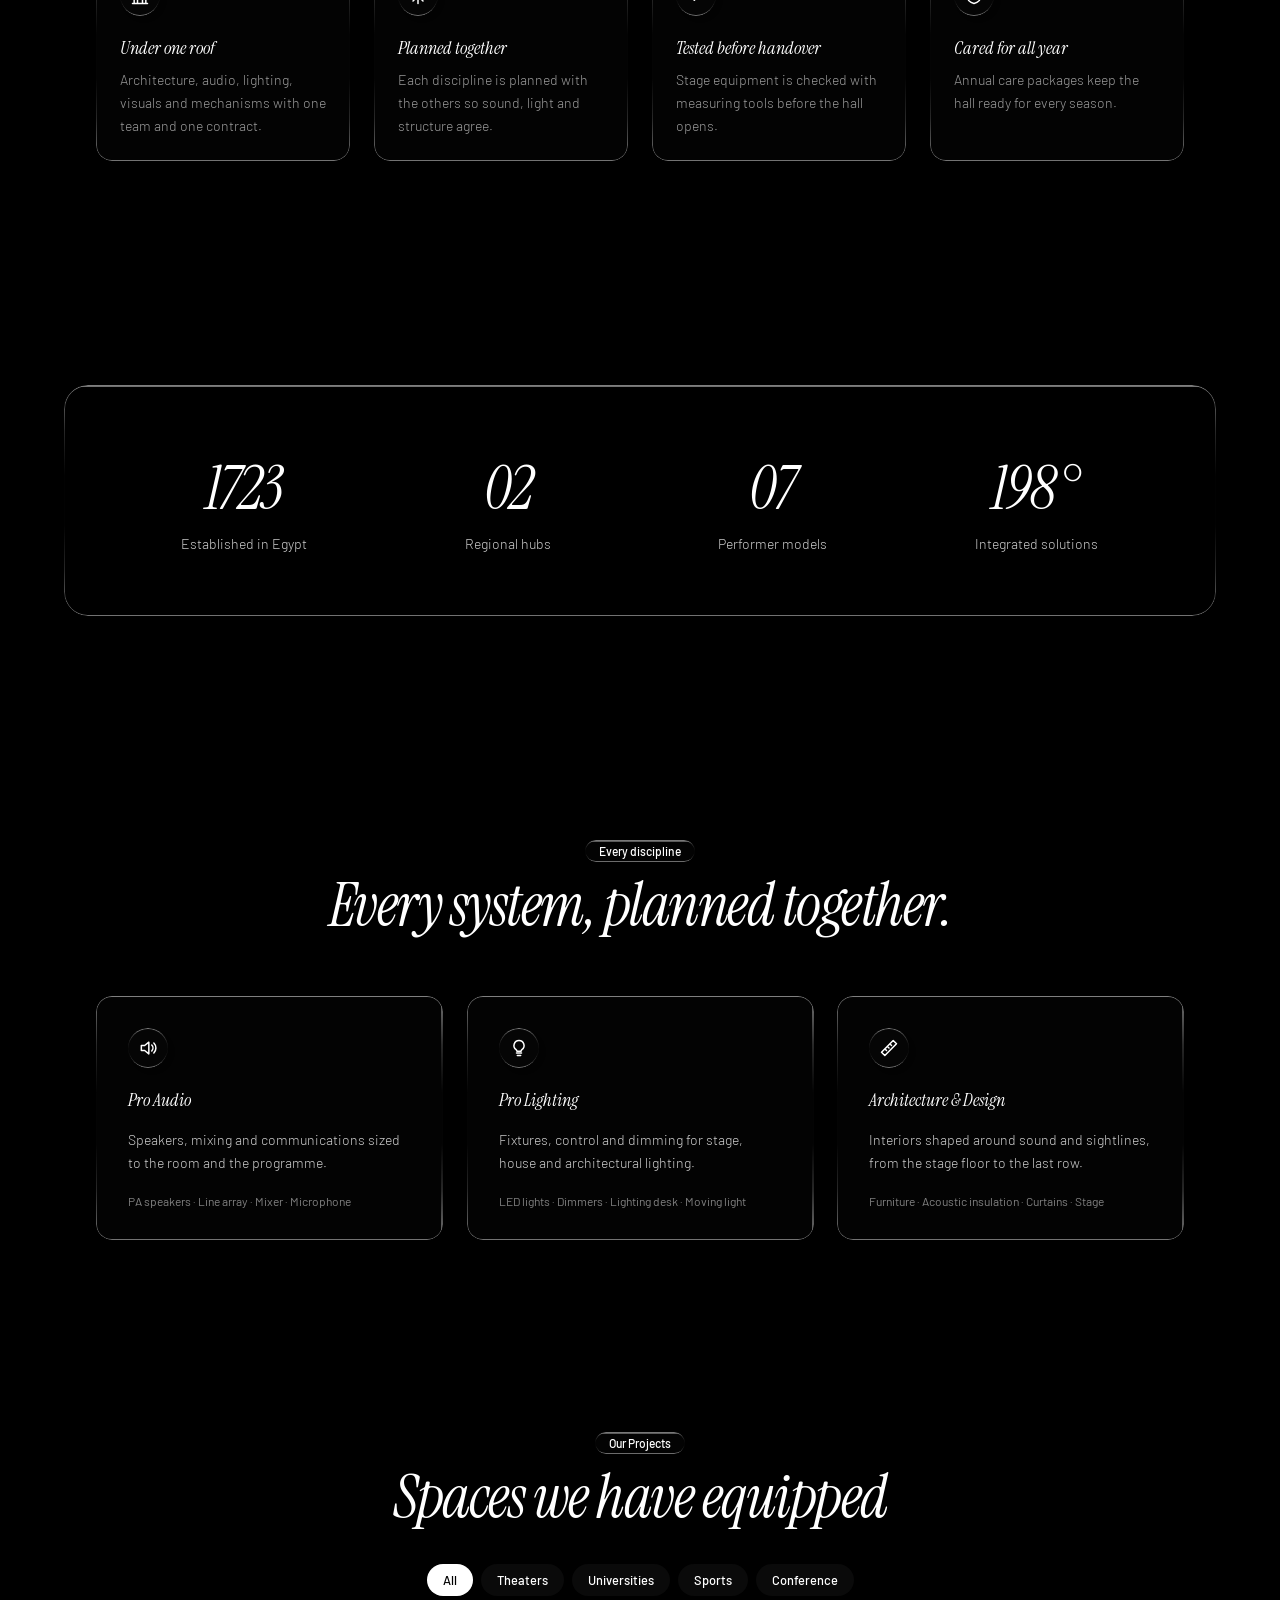
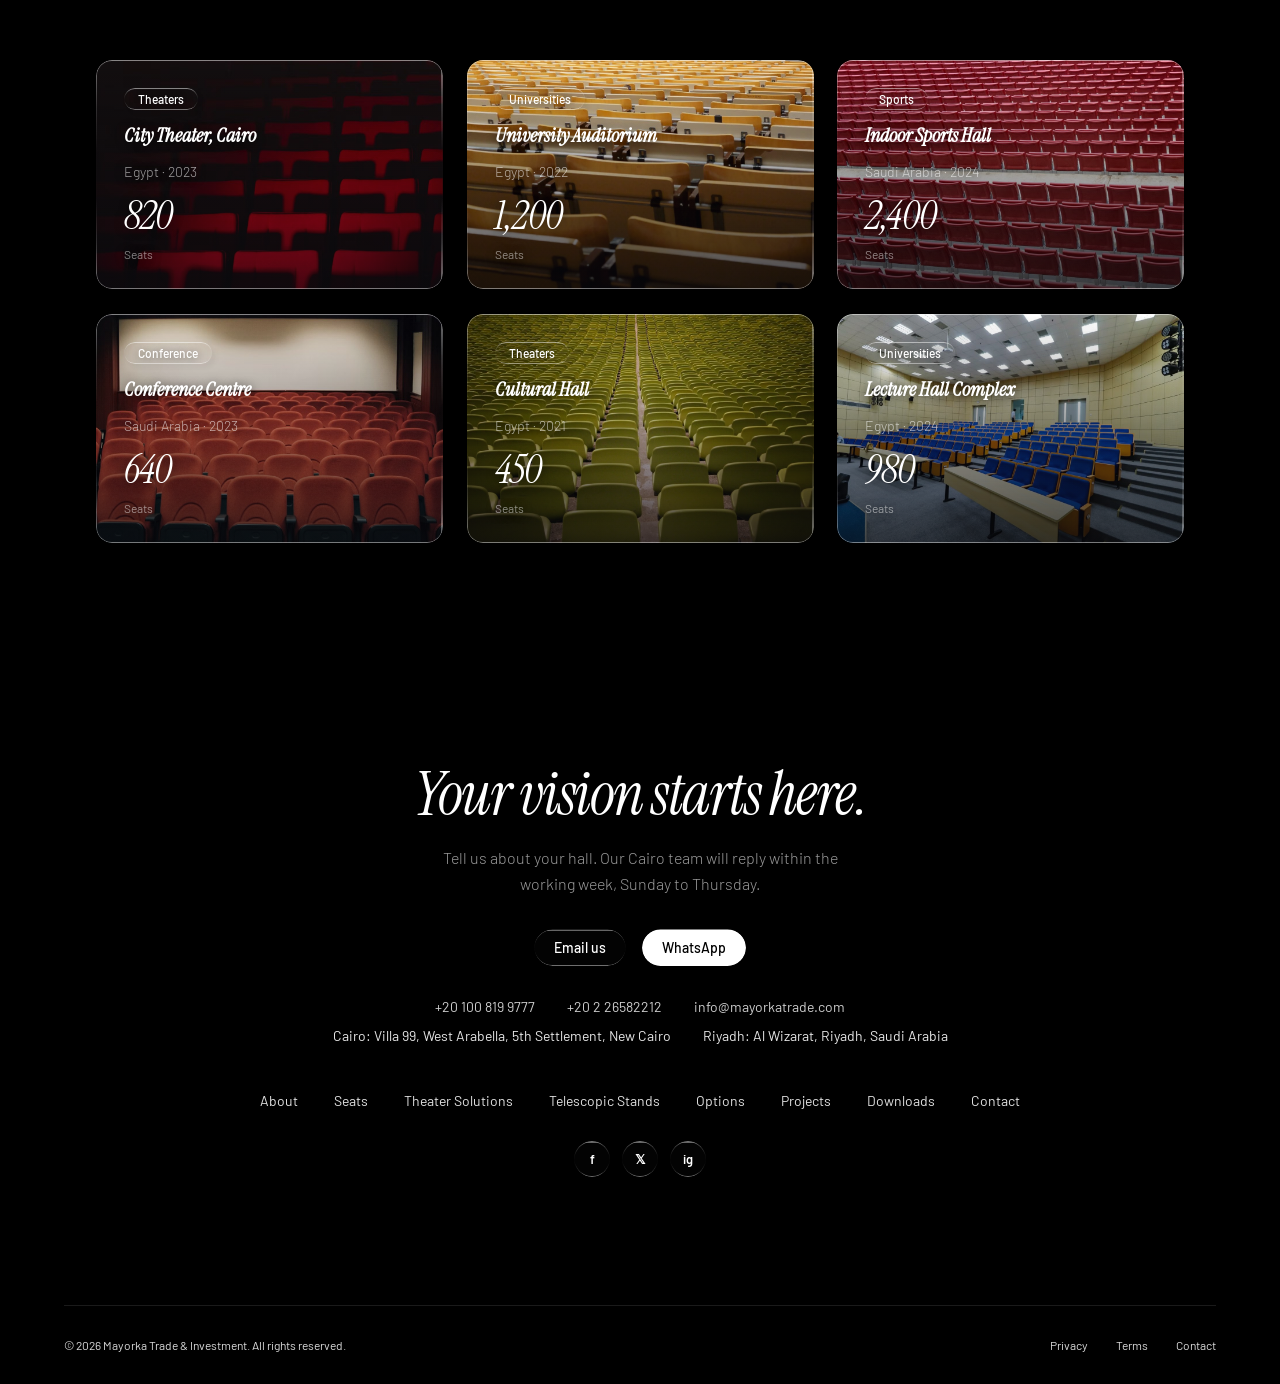
==== commit 6697fca8: "Update website" ====
--- a/index.html
+++ b/index.html
@@ -258,13 +258,13 @@
       <div><h3 class="serif" data-en="Seating made to specification." data-ar="مقاعد مصنوعة وفق المواصفات."></h3>
       <p class="p" style="margin-top:1.25rem;max-width:28rem" data-en="Ten Performer models, finished to the acoustics and the sightlines of your hall." data-ar="عشرة موديلات من Performer، بتشطيبات تناسب صوتيات قاعتك وزوايا الرؤية فيها."></p>
       <a href="seats.html" class="gbtn lgs" style="margin-top:2rem"><span data-en="Explore seats" data-ar="استكشف المقاعد">Explore seats</span></a></div>
-      <div class="media lg"><video class="vb" src="stats.mp4" autoplay loop muted playsinline aria-hidden="true" tabindex="-1"></video></div>
+      <div class="media lg"><img class="mimg" src="img/pexels-25857614.jpg" alt="" loading="lazy" decoding="async"></div>
     </article>
     <article class="row rev rise" style="animation-delay:.15s">
       <div><h3 class="serif" data-en="Stands that fold away and hold firm." data-ar="مدرجات تُطوى وتثبت بقوة."></h3>
       <p class="p" style="margin-top:1.25rem;max-width:28rem" data-en="Telescopic seating with guardrails, a cross-braced frame and a locking mechanism, installed by our own crews." data-ar="مدرجات قابلة للطي بحواجز وهيكل بتدعيم متقاطع وآلية تأمين، تُركَّب بواسطة فرقنا."></p>
       <a href="telescopic.html" class="gbtn lgs" style="margin-top:2rem"><span data-en="See how it works" data-ar="شاهد كيف تعمل">See how it works</span></a></div>
-      <div class="media lg"><video class="vb" src="cta.mp4" autoplay loop muted playsinline aria-hidden="true" tabindex="-1"></video></div>
+      <div class="media lg"><img class="mimg" src="img/pexels-34283801.jpg" alt="" loading="lazy" decoding="async"></div>
     </article>
   </div>
 </section>
--- a/theme.css
+++ b/theme.css
@@ -312,3 +312,8 @@
 /* logo + accent: champagne pink */
 :root{--accent:#E8C9B8;--accent-2:#F6DDD0}
 .logo,.logo .lg-ico{color:#fff}
+
+/* one-partner section: photos instead of video */
+.media>.mimg{position:absolute;inset:0;width:100%;height:100%;object-fit:cover;display:block;filter:brightness(.92) saturate(1.05);transition:transform 1.1s cubic-bezier(.22,1,.36,1)}
+.media:hover>.mimg{transform:scale(1.04)}
+@media(prefers-reduced-motion:reduce){.media:hover>.mimg{transform:none}}
